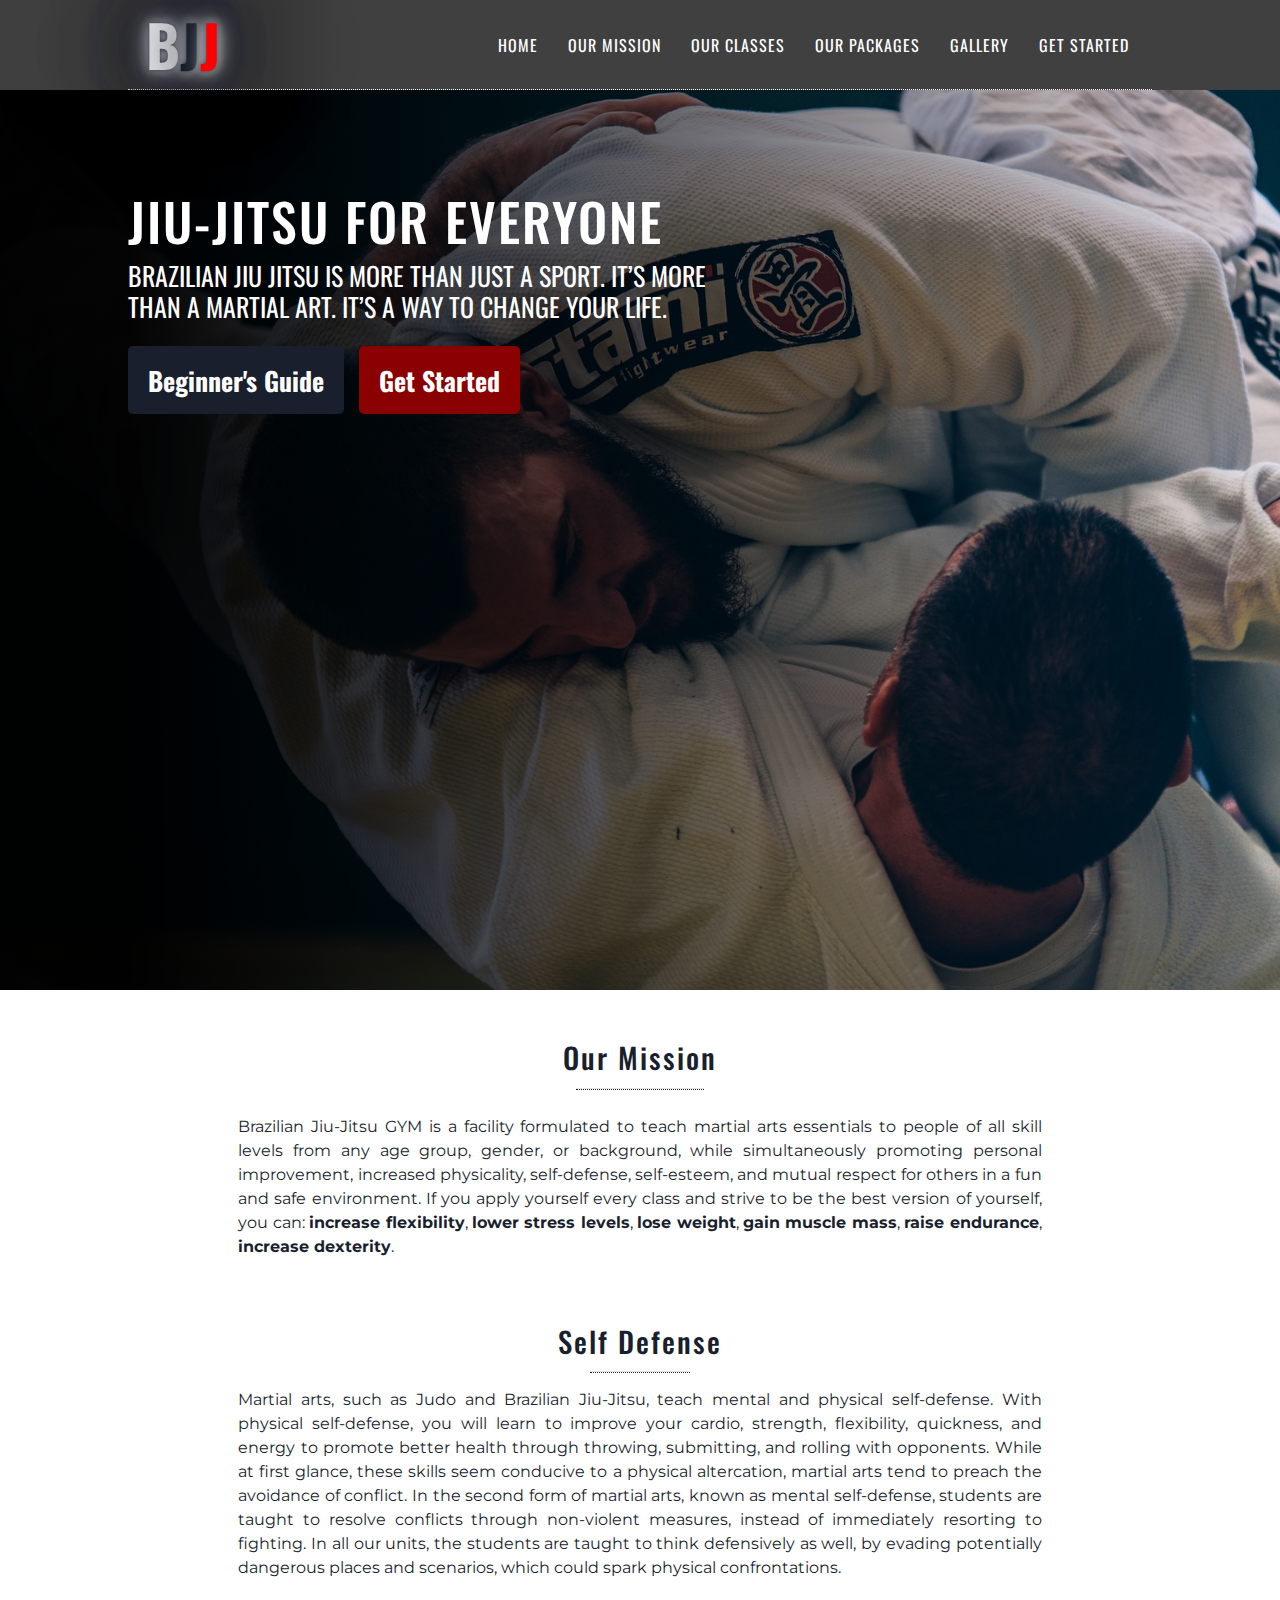
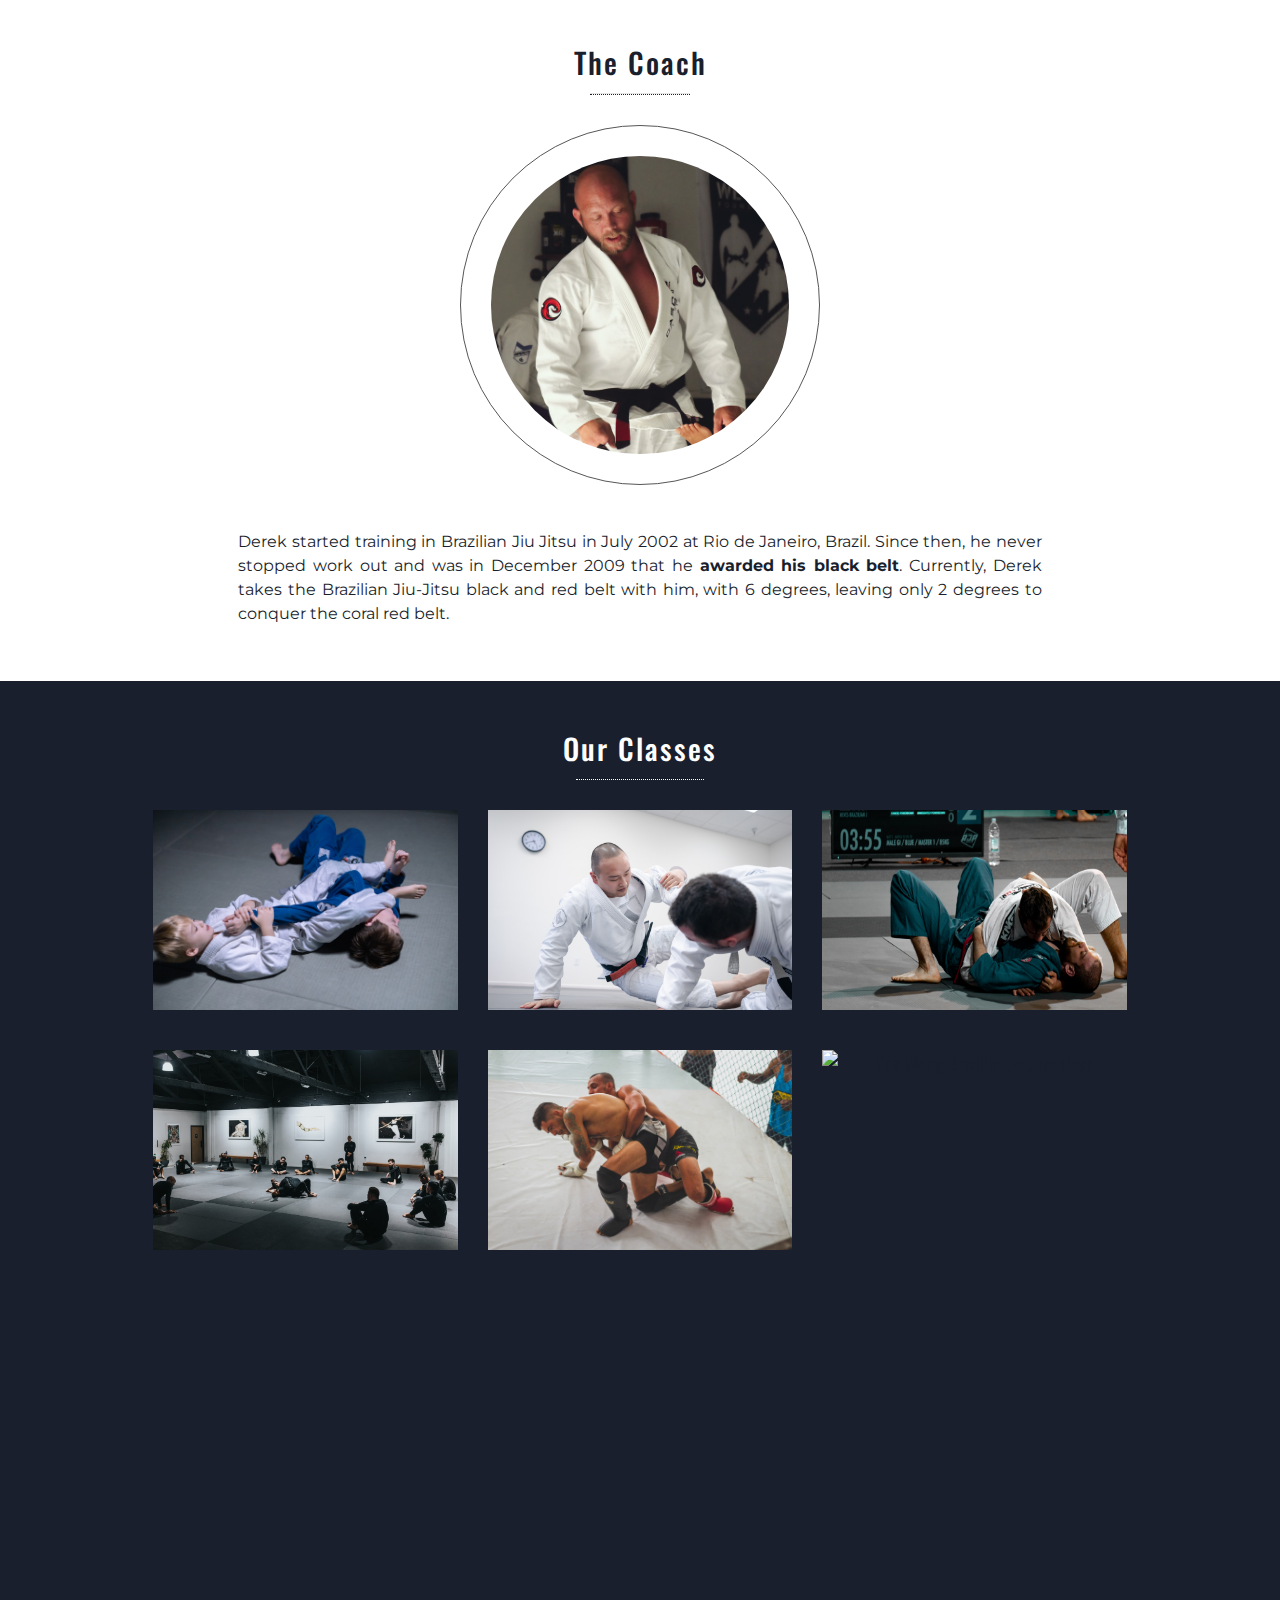
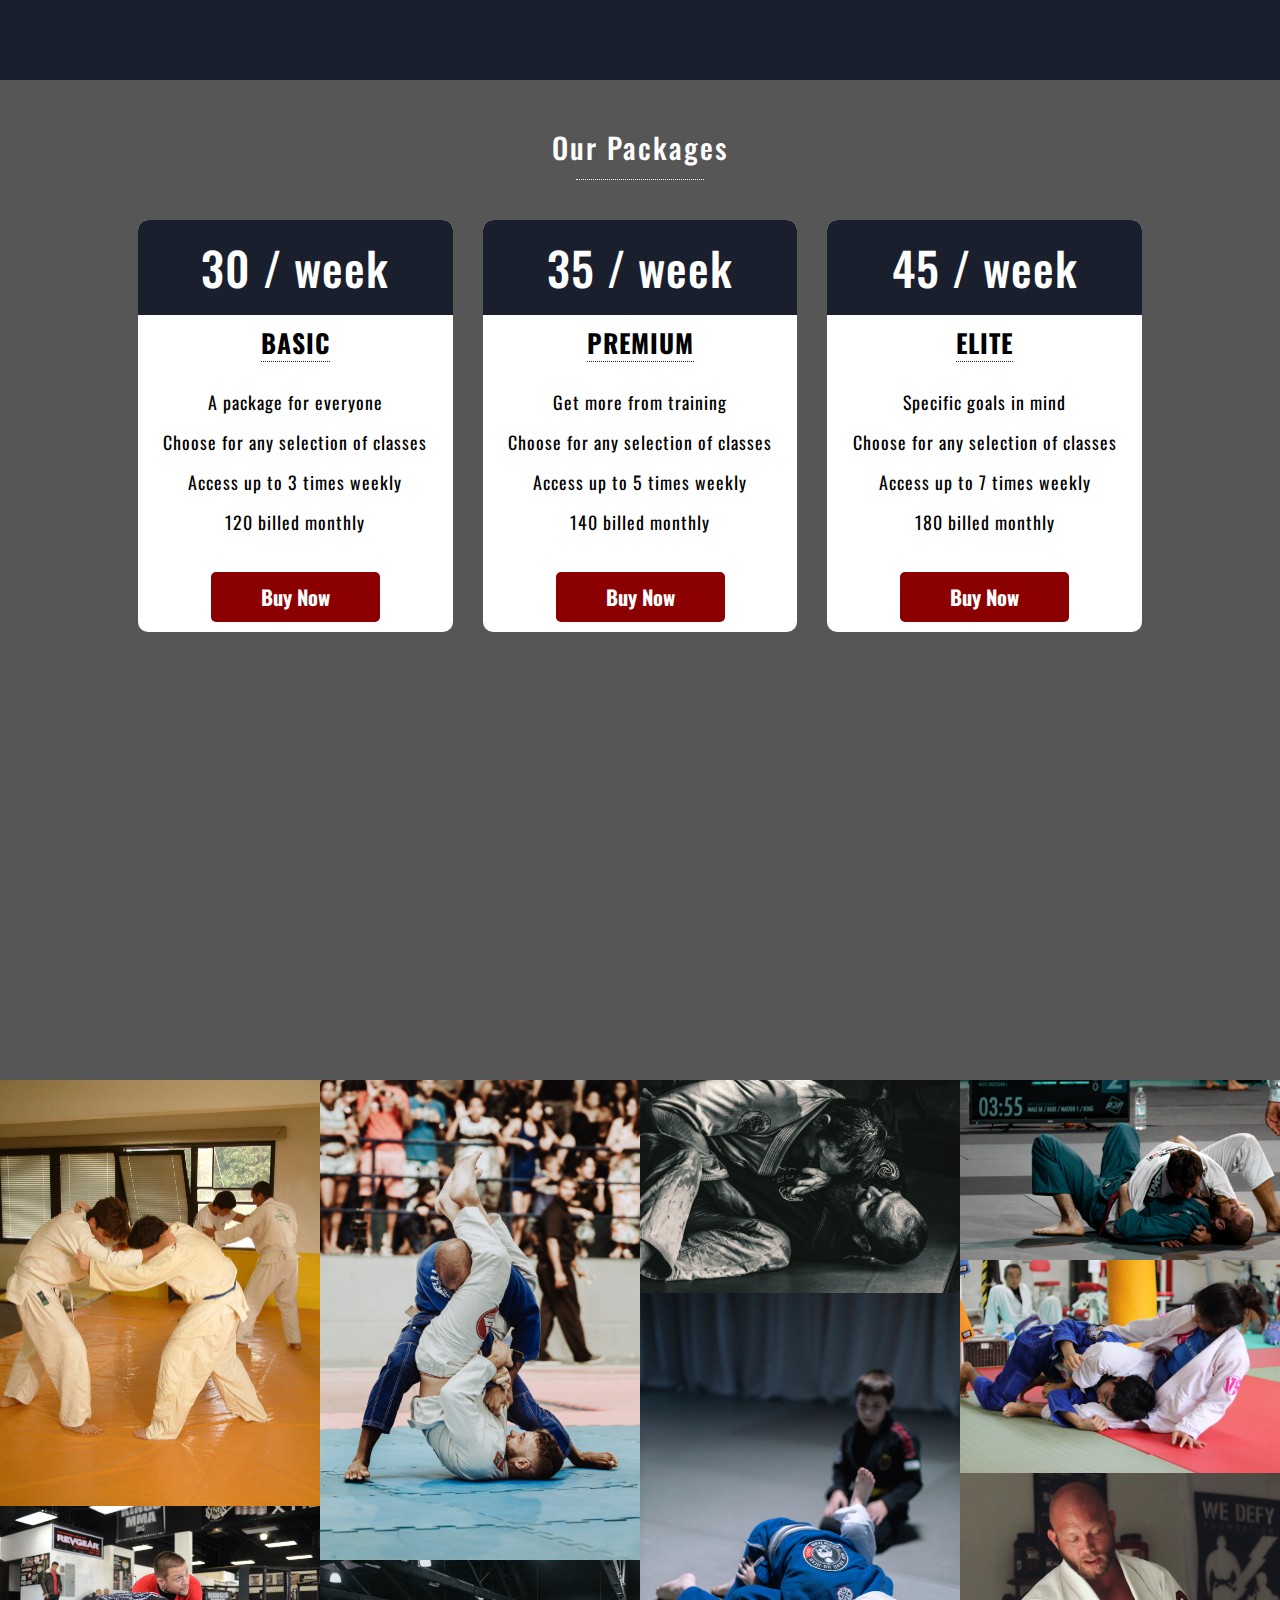
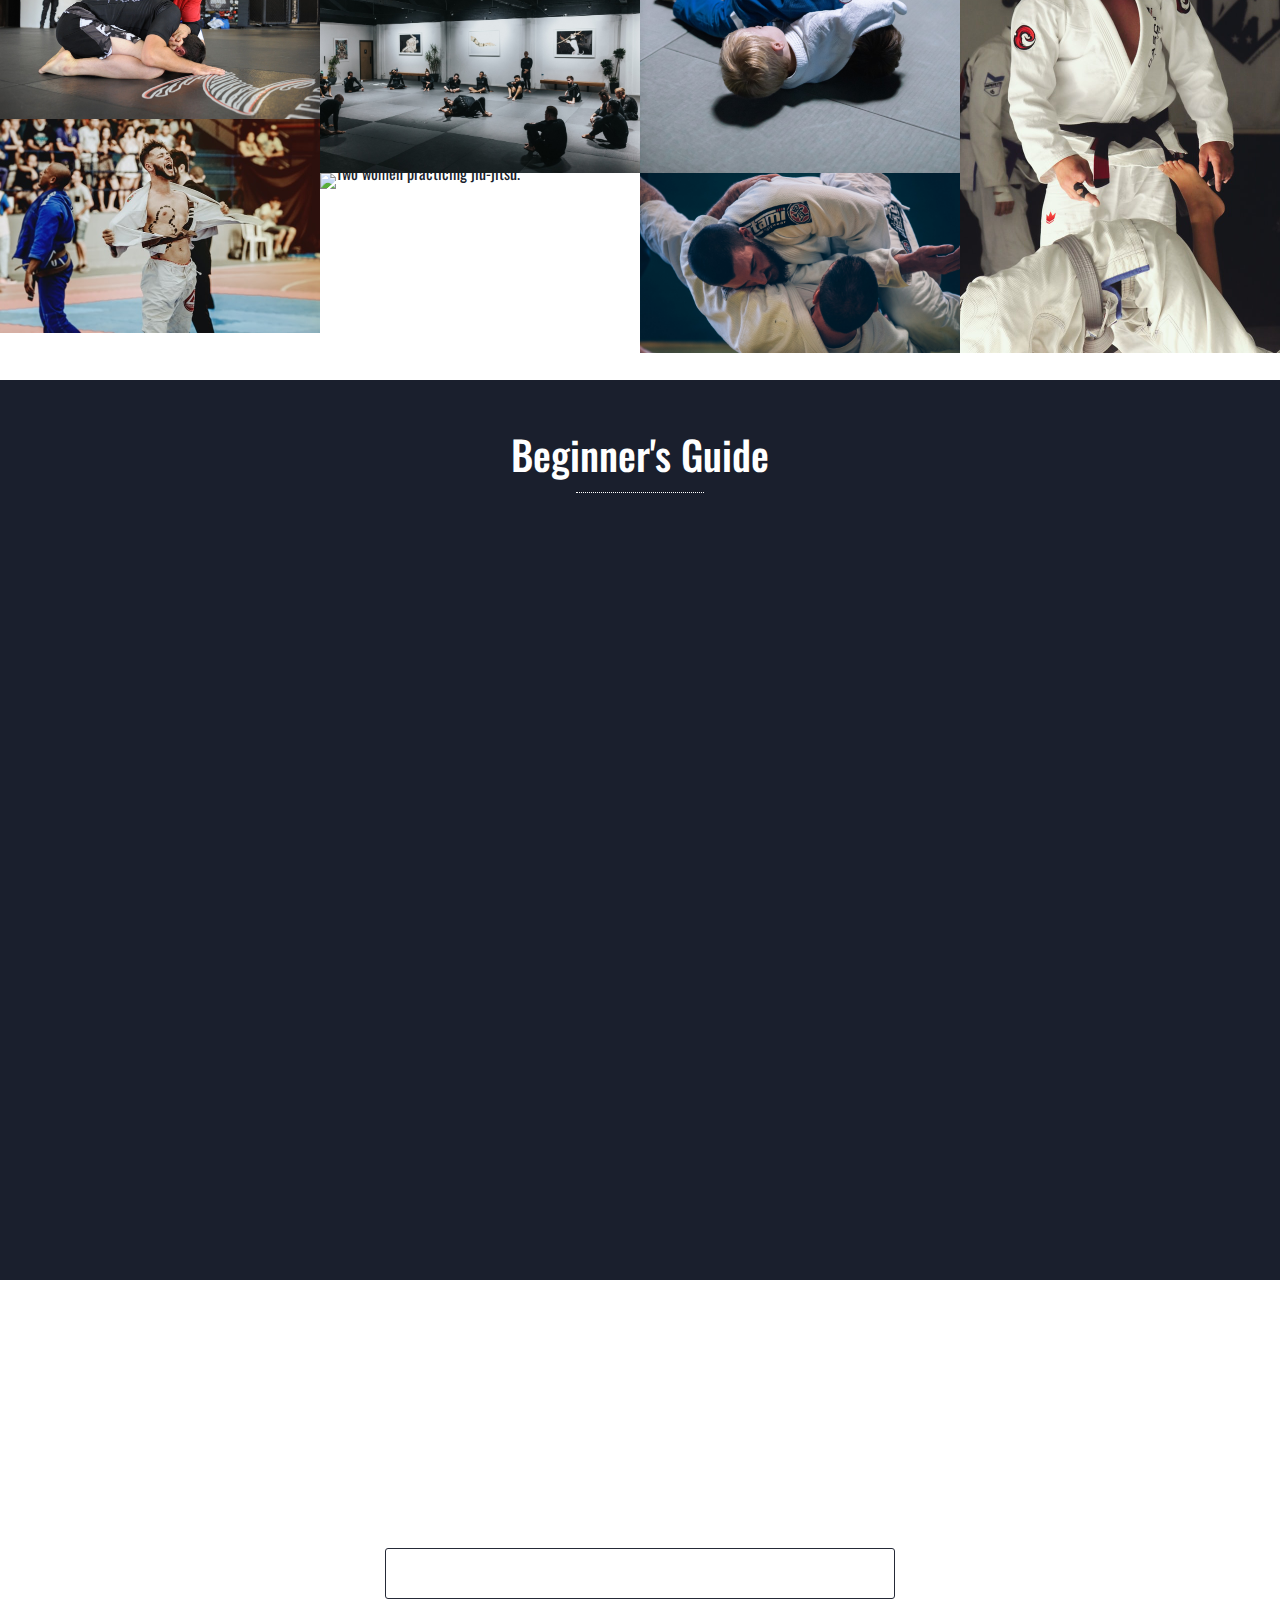
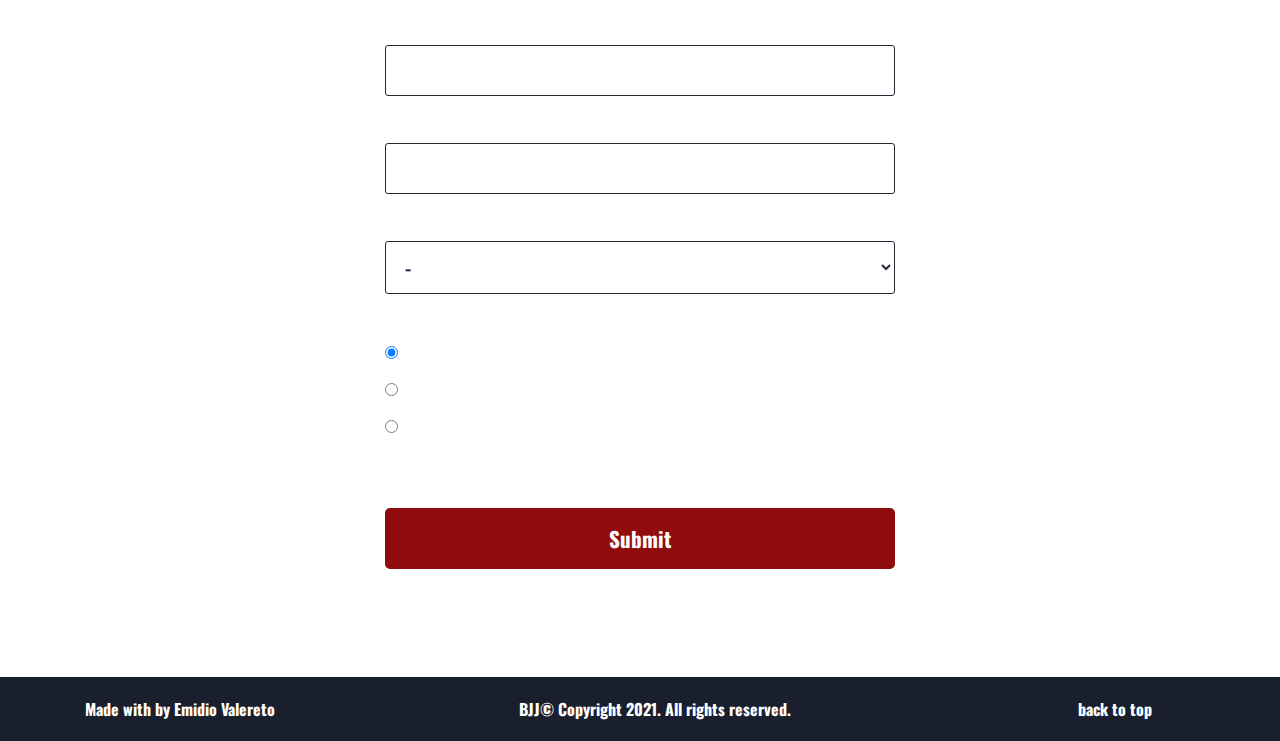
==== index.html @ 0872d967 "Remove Beginner's Guide page and add a new section in the main layout." ====
<!DOCTYPE html>
<html lang="en">

<head>
    <meta charset="UTF-8">
    <meta http-equiv="X-UA-Compatible" content="IE=edge">
    <meta name="viewport" content="width=device-width, initial-scale=1.0, shrink-to-fit=no">

    <link rel="stylesheet" href="https://maxcdn.bootstrapcdn.com/bootstrap/4.0.0/css/bootstrap.min.css"
        integrity="sha384-Gn5384xqQ1aoWXA+058RXPxPg6fy4IWvTNh0E263XmFcJlSAwiGgFAW/dAiS6JXm" crossorigin="anonymous">

    <link rel="stylesheet" type="text/css" href="./assets/css/style.css">

    <title>BJJ | Brazilian Jiu-Jitsu in Dublin</title>
</head>

<body>
    <header>
        <nav id="nav">

            <div>
                <a id="link-home" href="index.html">
                    <h1 id="logo">B<span class="darkblue">J</span><span class="red">J</span></h1>
                </a>
            </div>

            <button id="responsive-menu-btn"><i class="fas fa-bars"></i></button>

            <ul id="menu">
                <li><a href="index.html">Home</a></li>
                <li><a href="#our-mission">Our mission</a></li>
                <li><a href="#our-classes">Our classes</a></li>
                <li><a href="#packages">Our Packages</a></li>
                <li><a href="#gallery">Gallery</a></li>
                <li><a href="#get-started">Get Started</a></li>
            </ul>

        </nav>
    </header>

    <div class="dotted-line"></div>

    <main>
        <div class="main-content">

            <div id="main-image">

                <div id="main-title" class="grid">

                    <h2>Jiu-Jitsu for everyone</h2>
                    <h3>Brazilian jiu jitsu is more than just a sport. It’s more than a martial art. It’s a way to
                        change your life.</h3>

                    <div class="button">
                        <div class="button-1">
                            <a href="#beginner-guide">Beginner's Guide</a>
                        </div>
                        <div class="button-2">
                            <a href="#get-started">Get Started</a>
                        </div>
                    </div>
                </div>
            </div>

            <section id="our-mission" class="white-section">

                <h2 class="title darkblue-text">Our Mission</h2>
                <hr>

                <div class="grid">
                    <p>
                        Brazilian Jiu-Jitsu GYM is a facility formulated to teach martial arts essentials to people of
                        all skill levels from any age group, gender, or background, while simultaneously promoting
                        personal improvement, increased physicality, self-defense, self-esteem, and mutual respect for
                        others in a fun and safe environment. If you apply yourself every class and strive to be the
                        best version of yourself, you can: <strong>increase flexibility</strong>, <strong>lower stress
                            levels</strong>, <strong>lose weight</strong>, <strong>gain muscle mass</strong>,
                        <strong>raise endurance</strong>, <strong>increase dexterity</strong>.
                    </p>

                    <h2 class="title darkblue-text">Self Defense</h2>
                    <hr>

                    <p>
                        Martial arts, such as Judo and Brazilian Jiu-Jitsu, teach mental and physical self-defense. With
                        physical self-defense, you will learn to improve your cardio, strength, flexibility, quickness,
                        and energy to promote better health through throwing, submitting, and rolling with opponents.
                        While at first glance, these skills seem conducive to a physical altercation, martial arts tend
                        to preach the avoidance of conflict. In the second form of martial arts, known as mental
                        self-defense, students are taught to resolve conflicts through non-violent measures, instead of
                        immediately resorting to fighting. In all our units, the students are taught to think
                        defensively as well, by evading potentially dangerous places and scenarios, which could spark
                        physical confrontations.
                    </p>

                    <h2 class="title darkblue-text">The Coach</h2>
                    <hr>

                    <div class="center-container">
                        <div class="center-image"></div>
                    </div>

                    <p id="last-paragraph">
                        Derek started training in Brazilian Jiu Jitsu in July 2002 at Rio de Janeiro, Brazil. Since
                        then, he never stopped work out and was in December 2009 that he
                        <strong>awarded his black belt</strong>. Currently, Derek takes the Brazilian Jiu-Jitsu black
                        and red belt with him, with 6 degrees, leaving only 2 degrees to conquer the coral red belt.
                    </p>
                </div>
            </section>

            <section id="our-classes" class="darkblue-section">

                <h2 class="title white-text">Our Classes</h2>
                <hr>

                <div class="grid">
                    <div class="container">
                        <div class="row justify-content-around">
                            <div class="col-4">
                                <div class="card-classes">
                                    <div class="caption">
                                        <img class="caption__media" src="./assets/img/kids-bjj.jpg"
                                            alt="Kids taking Brazilian Jiu Jitsu class">
                                        <div class="caption__overlay">
                                            <h2 class="caption__overlay__title">Kids Classes</h2>
                                        </div>
                                    </div>
                                </div>
                            </div>

                            <div class="col-4">
                                <div class="card-classes">
                                    <div class="caption">
                                        <img class="caption__media" src="./assets/img/beginners-bjj.jpg"
                                            alt="Kids taking Brazilian Jiu Jitsu class">
                                        <div class="caption__overlay">
                                            <h2 class="caption__overlay__title">Beginner Classes</h2>
                                        </div>
                                    </div>
                                </div>
                            </div>

                            <div class="col-4">
                                <div class="card-classes">
                                    <div class="caption">
                                        <img class="caption__media" src="./assets/img/advanced-bjj.jpg"
                                            alt="Kids taking Brazilian Jiu Jitsu class">
                                        <div class="caption__overlay">
                                            <h2 class="caption__overlay__title">Advanced Classes</h2>
                                        </div>
                                    </div>
                                </div>
                            </div>
                        </div>
                    </div>

                    <div class="container">
                        <div class="row">
                            <div class="col-4">
                                <div class="card-classes">
                                    <div class="caption">
                                        <img class="caption__media" src="./assets/img/no-gi-bjj.jpg"
                                            alt="Kids taking Brazilian Jiu Jitsu class">
                                        <div class="caption__overlay">
                                            <h2 class="caption__overlay__title">No-Gi Classes</h2>
                                        </div>
                                    </div>
                                </div>
                            </div>

                            <div class="col-4">
                                <div class="card-classes">
                                    <div class="caption">
                                        <img class="caption__media" src="./assets/img/mma-bjj.jpg"
                                            alt="Kids taking Brazilian Jiu Jitsu class">
                                        <div class="caption__overlay">
                                            <h2 class="caption__overlay__title">MMA Classes</h2>
                                        </div>
                                    </div>
                                </div>
                            </div>

                            <div class="col-4">
                                <div class="card-classes">
                                    <div class="caption">
                                        <img class="caption__media" src="./assets/img/women-bjj.png"
                                            alt="Kids taking Brazilian Jiu Jitsu class">
                                        <div class="caption__overlay">
                                            <h2 class="caption__overlay__title">Women's Only Classes</h2>
                                        </div>
                                    </div>
                                </div>
                            </div>
                        </div>
                    </div>
                </div>
            </section>

            <section id="packages" class="darkgray-section">

                <h2 class="title white-text">Our Packages</h2>
                <hr>

                <div class="container grid">
                    <div class="row">
                        <div class="col">
                            <div class="card pricing">
                                <div class="pricing-content">
                                    <h3><i class="fas fa-euro-sign"></i> 30 / week</h3>
                                    <span>Basic <i class="fas fa-dumbbell"></i></span>
                                    <ul class="pricing-content">
                                        <li>A package for everyone</li>
                                        <li>Choose for any selection of classes</li>
                                        <li>Access up to 3 times weekly</li>
                                        <li><i class="fas fa-euro-sign"></i> 120 billed monthly</li>
                                    </ul>
                                    <input class="purchase-btn" type="submit" value="Buy Now">
                                </div>
                            </div>
                        </div>
                        <div class="col">
                            <div class="card pricing">
                                <div class="pricing-content">
                                    <h3><i class="fas fa-euro-sign"></i> 35 / week</h3>
                                    <span>Premium <i class="fas fa-meteor"></i></span>
                                    <ul>
                                        <li>Get more from training</li>
                                        <li>Choose for any selection of classes</li>
                                        <li>Access up to 5 times weekly</li>
                                        <li><i class="fas fa-euro-sign"></i> 140 billed monthly</li>
                                    </ul>
                                    <input class="purchase-btn" type="submit" value="Buy Now">
                                </div>
                            </div>
                        </div>
                        <div class="col">
                            <div class="card pricing">
                                <div class="pricing-content">
                                    <h3><i class="fas fa-euro-sign"></i> 45 / week</h3>
                                    <span>Elite <i class="fas fa-fire-alt"></i></span>
                                    <ul>
                                        <li>Specific goals in mind</li>
                                        <li>Choose for any selection of classes</li>
                                        <li>Access up to 7 times weekly</li>
                                        <li><i class="fas fa-euro-sign"></i> 180 billed monthly</li>
                                    </ul>
                                    <input class="purchase-btn" type="submit" value="Buy Now">
                                </div>
                            </div>
                        </div>
                    </div>
                </div>
            </section>

            <section id="gallery" class="white-section">

                <h2>Gallery</h2>

                <div class="gallery-image">
                    <img src="./assets/img/bjj-1.jpg" alt="Two beginners practicing jiu-jitsu.">
                </div>

                <div class="gallery-image">
                    <img src="./assets/img/bjj-2.jpg" alt="Two people sitting on the floor practicing jiu-jitsu">
                </div>

                <div class="gallery-image">
                    <img src="./assets/img/bjj-4.jpg" alt="An athlete celebrating victory in a fight.">
                </div>
                <div class="gallery-image">
                    <img src="./assets/img/bjj-5.jpg" alt="Two competitors fighting a jiu-jitsu match">
                </div>

                <div class="gallery-image">
                    <img src="./assets/img/no-gi-bjj.jpg"
                        alt="A group of students sitting on the ground watching a jiu-jitsu practice.">
                </div>

                <div class="gallery-image">
                    <img src="./assets/img/women-bjj.png" alt="Two women practicing jiu-jitsu.">
                </div>

                <div class="gallery-image">
                    <img src="./assets/img/cover.jpg" alt="Two athletes practicing jiu-jitsu.">
                </div>

                <div class="gallery-image">
                    <img src="./assets/img/bjj-3.jpg"
                        alt="Two children practicing jiu-jitsu and a third child observing the class.">
                </div>

                <div class="gallery-image">
                    <img src="./assets/img/brazilian-jiu-jitsu.jpg"
                        alt="Two advanced practitioners showing jiu-jitsu techniques.">
                </div>

                <div class="gallery-image">
                    <img src="./assets/img/advanced-bjj.jpg"
                        alt="Two advanced practitioners participating in a jiu-jitsu competition.">
                </div>

                <div class="gallery-image">
                    <img src="./assets/img/bjj-6.jpg" alt="Girl and boy doing Brazilian jiu-jitsu">
                </div>

                <div class="gallery-image">
                    <img src="./assets/img/coach.jpg" alt="Man in a white button up shirt explaining about jiu-jitsu">
                </div>
            </section>


            <section id="beginner-guide" class="darkblue-section">

                <h1 class="title white-text">Beginner's Guide</h1>
                <hr>

                <iframe id="video" src="https://www.youtube.com/embed/KWQAMLYvZnw" title="YouTube video player" frameborder="0"
                    allow="accelerometer; autoplay; clipboard-write; encrypted-media; gyroscope; picture-in-picture"
                    allowfullscreen>
                </iframe>
            
            </section>

            <section id="get-started" class="white-section">

                <div id="background-form">

                    <h2 class="title white-text test">Get Started</h2>

                    <div class="grid">

                        <h3 class="title white-text">Sign up for your <span>free</span> intro class <span>today!</span>
                        </h3>

                        <div id="form" class="container">
                            <div class="row">
                                <div class="col">
                                    <form class="white-text" method="POST">
                                        <label for="name">Name*</label><br>
                                        <input type="text" id="name" name="user-name" autocomplete="off" required><br>

                                        <label for="email">E-mail*</label><br>
                                        <input type="email" id="email" name="user-email" autocomplete="off"
                                            required><br>

                                        <label for="phone">Phone*</label><br>
                                        <input type="text" id="phone" name="user-phone" autocomplete="off" required><br>

                                        <label for="select-field">How did you hear about us?</label><br>
                                        <select id="select-field" name="user-choose">
                                            <option value="-" selected>-</option>
                                            <option value="Family/Friend">Family/Friend</option>
                                            <option value="Facebook">Facebook</option>
                                            <option value="Instagram">Instagram</option>
                                            <option value="Google/Search Engine">Google/Search Engine</option>
                                            <option value="Other">Other</option>
                                        </select><br>

                                        <div id="radio">
                                            <span>What is the best time for our team to contact you?</span><br>

                                            <input type="radio" id="morning" name="user-preference" checked>
                                            <label for="morning">Morning</label><br>

                                            <input type="radio" id="afternoon" name="user-preference">
                                            <label for="afternoon">Afternoon</label><br>

                                            <input type="radio" id="evening" name="user-preference">
                                            <label for="evening">Evening</label><br>
                                        </div>

                                        <span id="required">*Required</span>

                                        <input type="submit" id="submit" name="submit" value="Submit">
                                    </form>

                                </div>
                            </div>
                        </div>
                    </div>
                </div>
            </section>
        </div>
    </main>

    <footer>
        <div id="footer">
            <div class="container">
                <div class="row justify-content-between">
                    <div class="col-md-auto">
                        <span>Made with <i class="fas fa-heart"></i> by <a href="https://github.com/emidiovaleretto"
                                aria-label="Visit my portfolio on GitHub (opens in a new tab)" target="_blank">Emidio
                                Valereto</a> <i class="far fa-hand-spock"></i></span>
                    </div>
                    <div class="col-md-auto">
                        <span>BJJ&copy; Copyright 2021. All rights reserved.</span>
                    </div>
                    <div class="col col-lg-2">
                        <a class="back-to-top" href="#"><i class="fas fa-arrow-circle-up"></i> back to top</a>
                    </div>
                </div>
            </div>
        </div>
    </footer>

    <script src="https://kit.fontawesome.com/2564f6ed16.js" crossorigin="anonymous"></script>
</body>

</html>
---- assets/css/style.css ----
@import url('https://fonts.googleapis.com/css2?family=Montserrat&family=Oswald&display=swap');
:root {
    --black: #000;
    --red: #f00;
    --darkred: #8b0000;
    --hover-red: #610303;
    --white: #fff;
    --darkgray: #565656;
    --blue: #0E34A0;
    --darkblue: #1a1f2d;
}

* {
    margin: 0;
    scroll-behavior: smooth;
}

body {
    font-size: 16px;
    font-family: 'Oswald', sans-serif;
    font-weight: 400;
    background-color: rgba(0, 0, 0, 0.75);
    color: var(--darkblue);
}

h2 {
    font-size: 180%;
    letter-spacing: 2px;
}

p {
    font-family: 'Montserrat', sans-serif;
    font-weight: 400;
}

hr {
    width: 10%;
    margin: 0 auto;
}

a:link, a:visited {
    color: var(--white);
}

.white-text {
    color: var(--white);
}

.darkblue-text {
    color: var(--darkblue);
}

.grid {
    width: 80%;
    min-height: 100vh;
    margin: 0 auto;
    padding: 10px;
}

#logo {
    margin-left: 15px;
    font-size: 360%;
    text-shadow: 0 0 7px var(--darkblue), 0 0 10px var(--white), 0 0 21px var(--white), 0 0 42px var(--darkblue), 0 0 82px var(--darkblue), 0 0 92px var(--darkblue), 0 0 102px var(--darkblue), 0 0 151px var(--darkblue);
}

#logo {
    font-weight: bold;
    margin: 0;
    padding: 10px;
}

#logo span {
    color: var(--white);
}

#logo .darkblue {
    color: var(--darkblue);
}

#logo .red {
    color: var(--red);
}

#menu>li {
    padding: 5px;
}

#menu {
    list-style-type: none;
    margin: 0;
    padding: 0;
    overflow: hidden;
    transition: all .8s;
}

#nav {
    padding: 0 10px;
    justify-content: space-around;
    align-items: center;
}

#nav, #menu {
    display: flex;
    flex-direction: row;
}

#menu a {
    font-size: 100%;
    letter-spacing: 1px;
    padding: 10px;
    text-transform: uppercase;
    text-decoration: none;
}

#menu a:hover {
    background-color: var(--white);
    color: var(--darkblue);
    text-decoration: underline;
}

#link-home {
    text-decoration: none;
}

#link-home:hover {
    text-decoration: none;
}

#responsive-menu-btn {
    background-color: transparent;
    border: none;
    color: var(--white);
    font-size: 36px;
    position: absolute;
    right: 15px;
    top: 35px;
    display: none;
}

#responsive-menu-btn:focus~ul {
    height: 260px;
    background-color: rgba(0, 0, 0, 0.3)
}

.dotted-line {
    border-bottom: 1px dotted var(--white);
    width: 80%;
    margin: 0 auto;
}

#main-image {
    background: linear-gradient(to right, rgba(0, 0, 0, 0.98) 10%, rgba(0, 0, 0, 0)), url('../img/brazilian-jiu-jitsu.jpg');
    background-size: cover;
    width: 100%;
    height: auto;
    min-height: 100vh;
}

#main-title {
    font-size: 180%;
    color: var(--white);
    text-transform: uppercase;
    padding: 100px 0;
}

#main-title h3 {
    font-size: 90%;
    font-weight: normal;
    width: 60%;
}

.button {
    display: inline-flex;
    flex-direction: row;
    font-family: 'Oswald', sans-serif;
    font-weight: bold;
    font-size: 90%;
    color: var(--white);
    cursor: pointer;
    border: none;
    text-transform: capitalize;
}

.button-1 {
    background-color: var(--darkblue);
    padding: 15px 20px;
    border-radius: 5px;
    margin: 15px 15px 0 0;
}

.button-1 > a:hover {
    text-decoration: none;
}

.button-1:hover {
    background-color: rgba(41, 38, 38, 0.8);
}

.button-2 {
    background-color: var(--darkred);
    padding: 15px 20px;
    border-radius: 5px;
    margin: 15px 15px 0 0;
}

.button-2 > a:hover {
    text-decoration: none;
}

.button-2:hover {
    background-color: var(--hover-red);
}

.darkgray-section {
    background-color: var(--darkgray);
    width: 100%;
    height: auto;
    min-height: 100vh;
}

.white-section {
    background-color: var(--white);
    width: 100%;
    height: auto;
    min-height: 100vh;
}

.darkblue-section {
    background-color: var(--darkblue);
    width: 100%;
    height: auto;
    min-height: 100vh;
}

.title {
    text-align: center;
    padding: 50px 0 5px;
}

.grid p {
    text-align: justify;
    width: 80%;
    margin: 0 auto;
    padding: 15px 0;
}

#last-paragraph {
    margin-bottom: 30px;
}

.center-container {
    width: 360px;
    height: 360px;
    border-radius: 50%;
    padding: 30px;
    border: 1px solid var(--darkgray);
    margin: 30px auto;
}

.center-image {
    background: url("../img/coach.jpg") no-repeat center top;
    background-size: cover;
    height: 100%;
    border-radius: 50%;
}

.white-section hr {
    border-bottom: 1px dotted var(--darkblue);
}

.darkblue-section hr {
    border-bottom: 1px dotted var(--white);
}

.darkgray-section hr {
    border-bottom: 1px dotted var(--white);
}

.card-classes {
    width: 100%;
    margin: 20px auto;
}

.card-classes img {
    width: 100%;
    height: 200px;
}

.caption {
    position: relative;
    overflow: hidden;
    -webkit-transform: translateZ(0);
    transform: translateZ(0);
    text-align: center;
    font-size: 110%;
}

.caption::before {
    content: ' ';
    position: absolute;
    top: 0;
    right: 0;
    bottom: 0;
    left: 0;
    background: transparent;
    transition: background .35s ease-out;
}

.caption:hover::before {
    background: rgba(0, 0, 0, .8);
}

.caption__media {
    display: block;
    min-width: 100%;
    max-width: 100%;
    height: auto;
}

.caption__overlay {
    position: absolute;
    top: 30%;
    right: 0;
    bottom: 0;
    left: 0;
    padding: 10px;
    color: var(--white);
    -webkit-transform: translateY(100%);
    transform: translateY(100%);
    transition: -webkit-transform .25s ease-out;
    transition: transform .25s ease-out;
}

.caption:hover .caption__overlay {
    -webkit-transform: translateY(0);
    transform: translateY(0);
}

.caption:hover .caption__overlay__title {
    -webkit-transform: translateY(0);
    transform: translateY(0);
}

.pricing {
    text-align: center;
    font-size: 160%;
    background: var(--white);
    height: auto;
    max-height: 100%;
    border: none;
    border-radius: 10px;
    margin-top: 30px;
    transform: scale(1);
    transition: .2s ease all;
    overflow: hidden;
    cursor: pointer;
}

.pricing:hover {
    transform: scale(1.05);
}

.pricing-content {
    color: var(--black);
    letter-spacing: 1px;
}

.pricing-content span {
    text-transform: uppercase;
    font-weight: bold;
    border-bottom: 1px dotted var(--darkblue);
}

.pricing-content span i {
    color: var(--red);
}

.pricing h3 {
    padding: 20px 0;
    font-size: 180%;
    background-color: var(--darkblue);
    color: var(--white);
}

.pricing-content ul {
    list-style-type: none;
    line-height: 40px;
    margin: 20px 0;
    padding: 0 20px;
    font-size: 70%;
}

.pricing input[type="submit"] {
    background-color: var(--darkred);
    color: var(--white);
    font-family: 'Oswald', sans-serif;
    font-size: 80%;
    font-weight: bold;
    padding: 10px 50px;
    border-radius: 5px;
    border: none;
    margin: 10px auto;
    width: auto;
    cursor: pointer;
}

#gallery {
    clear: both;
    height: 100%;
    line-height: 0;
    column-count: 4;
    column-gap: 0;
}

#gallery h2 {
    display: none;
}

.gallery-image {
    overflow: hidden;
}

.gallery-image>img {
    width: 100%;
    transform: scale(1);
    transition: .2s ease all;
    overflow: hidden;
    cursor: pointer;
}

.gallery-image>img:hover {
    transform: scale(1.1);
}

#background-form {
    background: linear-gradient(rgba(0, 0, 0, 0.8), rgba(0, 0, 0, 0.6)), url('../img/cover.jpg');
    background-attachment: fixed;
    background-size: cover;
    width: auto;
    height: auto;
    min-height: 100vh;
    opacity: 0.95;
}

#form {
    width: auto;
    max-width: 540px;
    margin: 10px auto;
    padding: 15px;
    font-size: 1.2em;
    font-weight: bold;
    background-color: rgba(255, 255, 255, 0.1);
}

input[type="submit"] {
    background-color: var(--darkred);
    color: var(--white);
    font-family: 'Oswald', sans-serif;
    font-size: 110%;
    font-weight: bold;
    padding: 15px 40px;
    border-radius: 5px;
    border: none;
    margin-right: 15px;
    margin-top: 16px;
    width: 100%;
    cursor: pointer;
}

input[type="submit"]:hover {
    background-color: #610303;
}

input[type="text"], input[type="email"], #select-field {
    box-sizing: border-box;
    width: 100%;
    padding: 10px 15px;
    margin-top: 10px;
    background-color: rgba(255, 255, 255, 0.7);
    border: 1px solid var(--darkblue);
    border-radius: 3px;
    font-size: 1em;
    font-weight: bold;
    color: var(--darkblue);
}

input[type="text"]:hover, input[type="email"]:hover, #select-field:hover {
    border: 1px solid var(--red);
}

#radio {
    padding: 15px 0;
}

.title span {
    text-transform: uppercase;
    text-decoration: underline;
}

#required {
    font-size: 0.7em;
    text-decoration: underline;
}

#footer {
    clear: both;
    text-align: center;
    color: var(--white);
    font-weight: 700;
    padding: 20px;
    background-color: var(--darkblue);
}

.fa-heart {
    color: var(--red);
}

.back-to-top {
    font-size: 100%;
}

.back-to-top:hover {
    text-decoration: underline;
}

#video {
    display: flex;
    flex-direction: column;
    align-items: center;
    width: 60%;
    height: 400px;
    margin: 10px auto;
}

@media screen and (max-width: 768px) {
    #nav, #menu {
        flex-direction: column;
    }
    #menu {
        text-align: center;
        margin: 0;
        height: 0;
    }
    #nav {
        padding: 0;
        align-items: flex-start;
    }
    #logo {
        margin: 0 0 0 20px;
    }
    #responsive-menu-btn {
        display: flex;
    }
    #menu, li {
        width: 100%;
    }
    #menu>li {
        padding: 10px;
    }
    .button {
        flex-direction: column;
    }
    #gallery {
        column-count: 2;
    }
}

@media screen and (max-width: 425px) {
    #gallery {
        column-count: 1;
    }
}
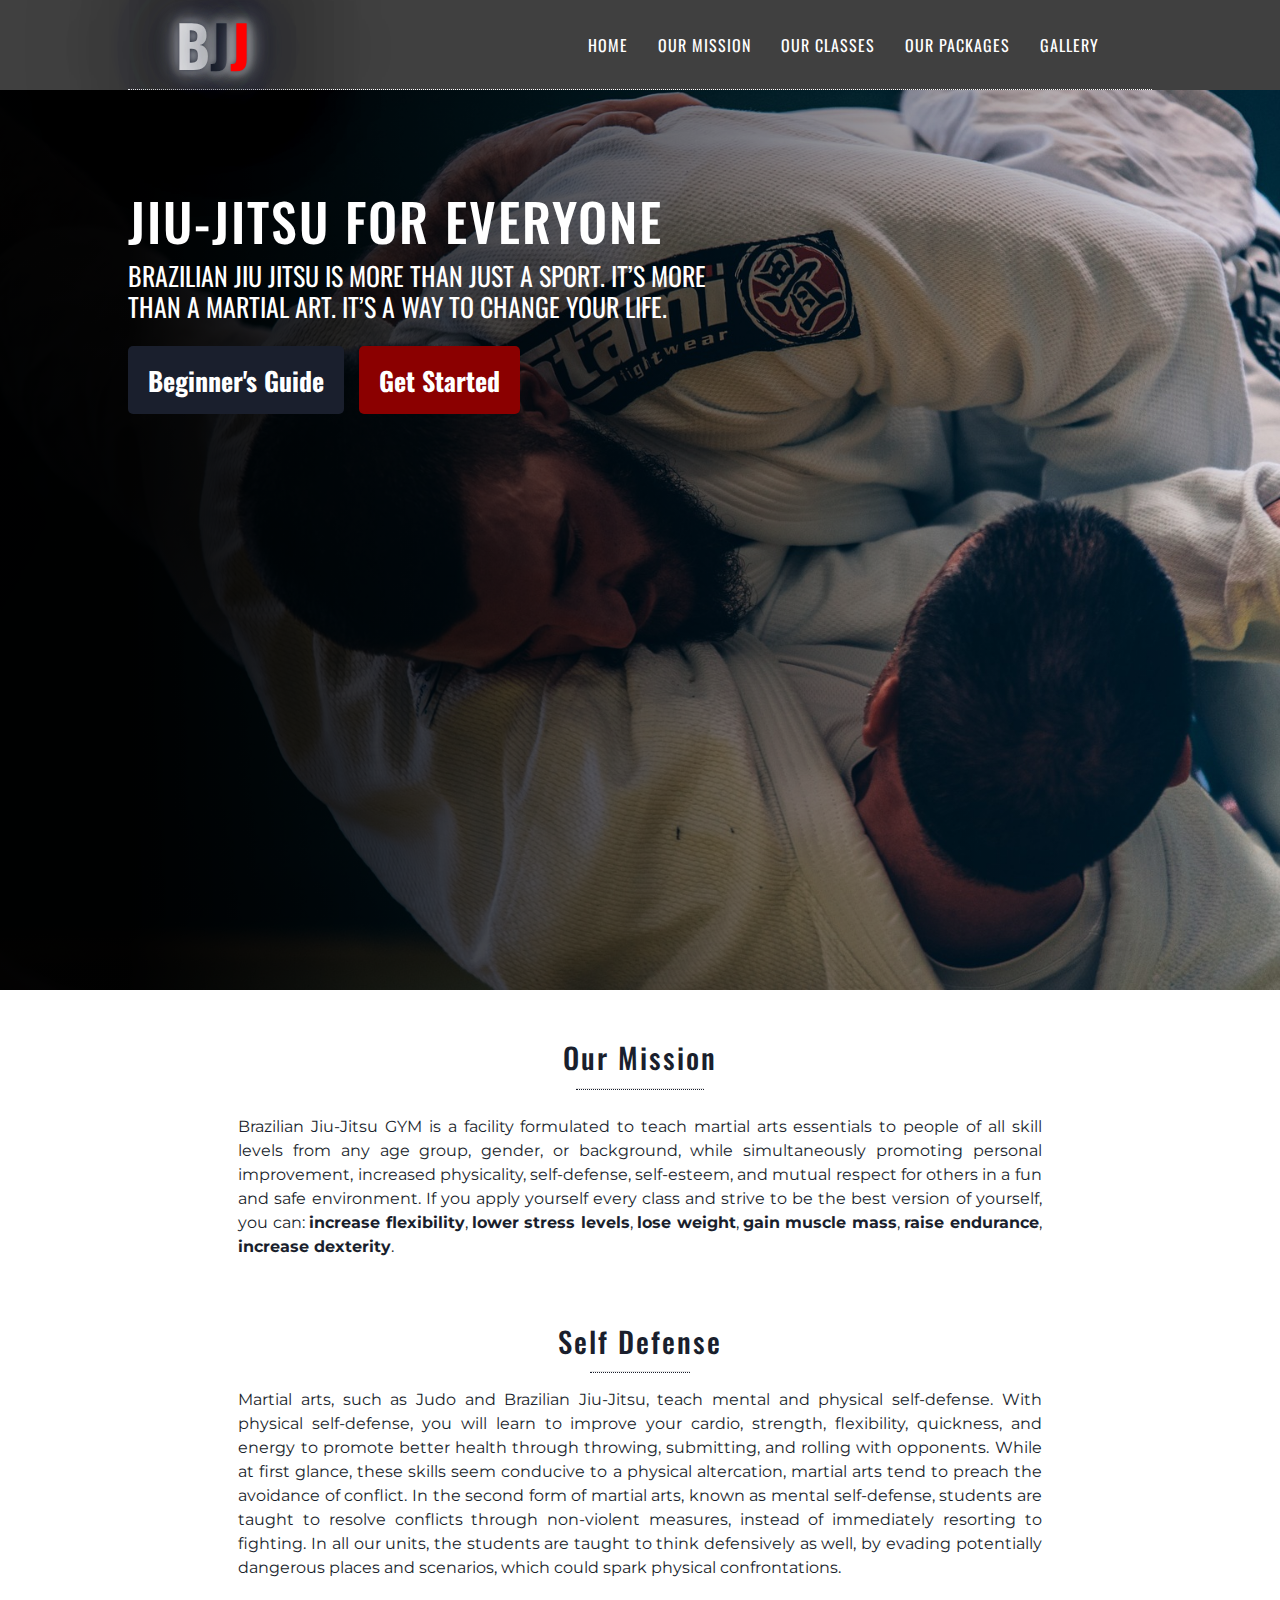
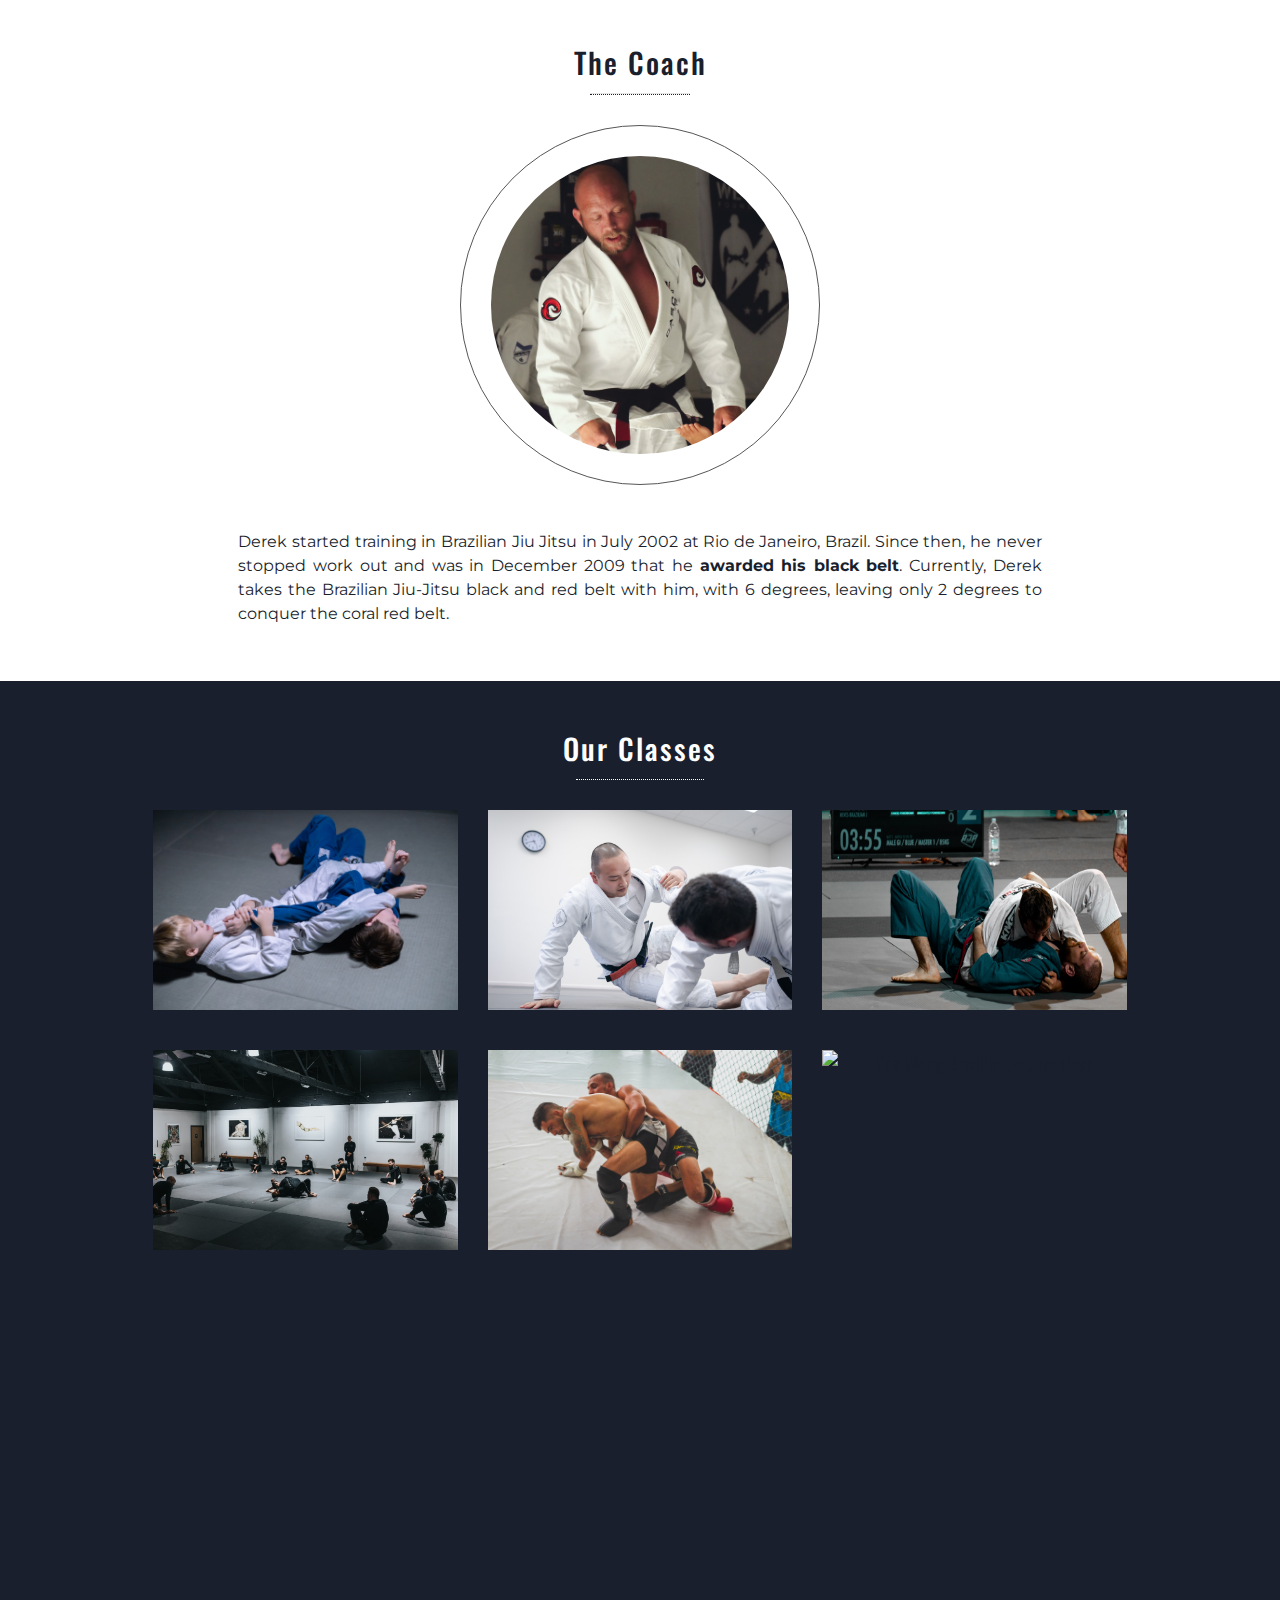
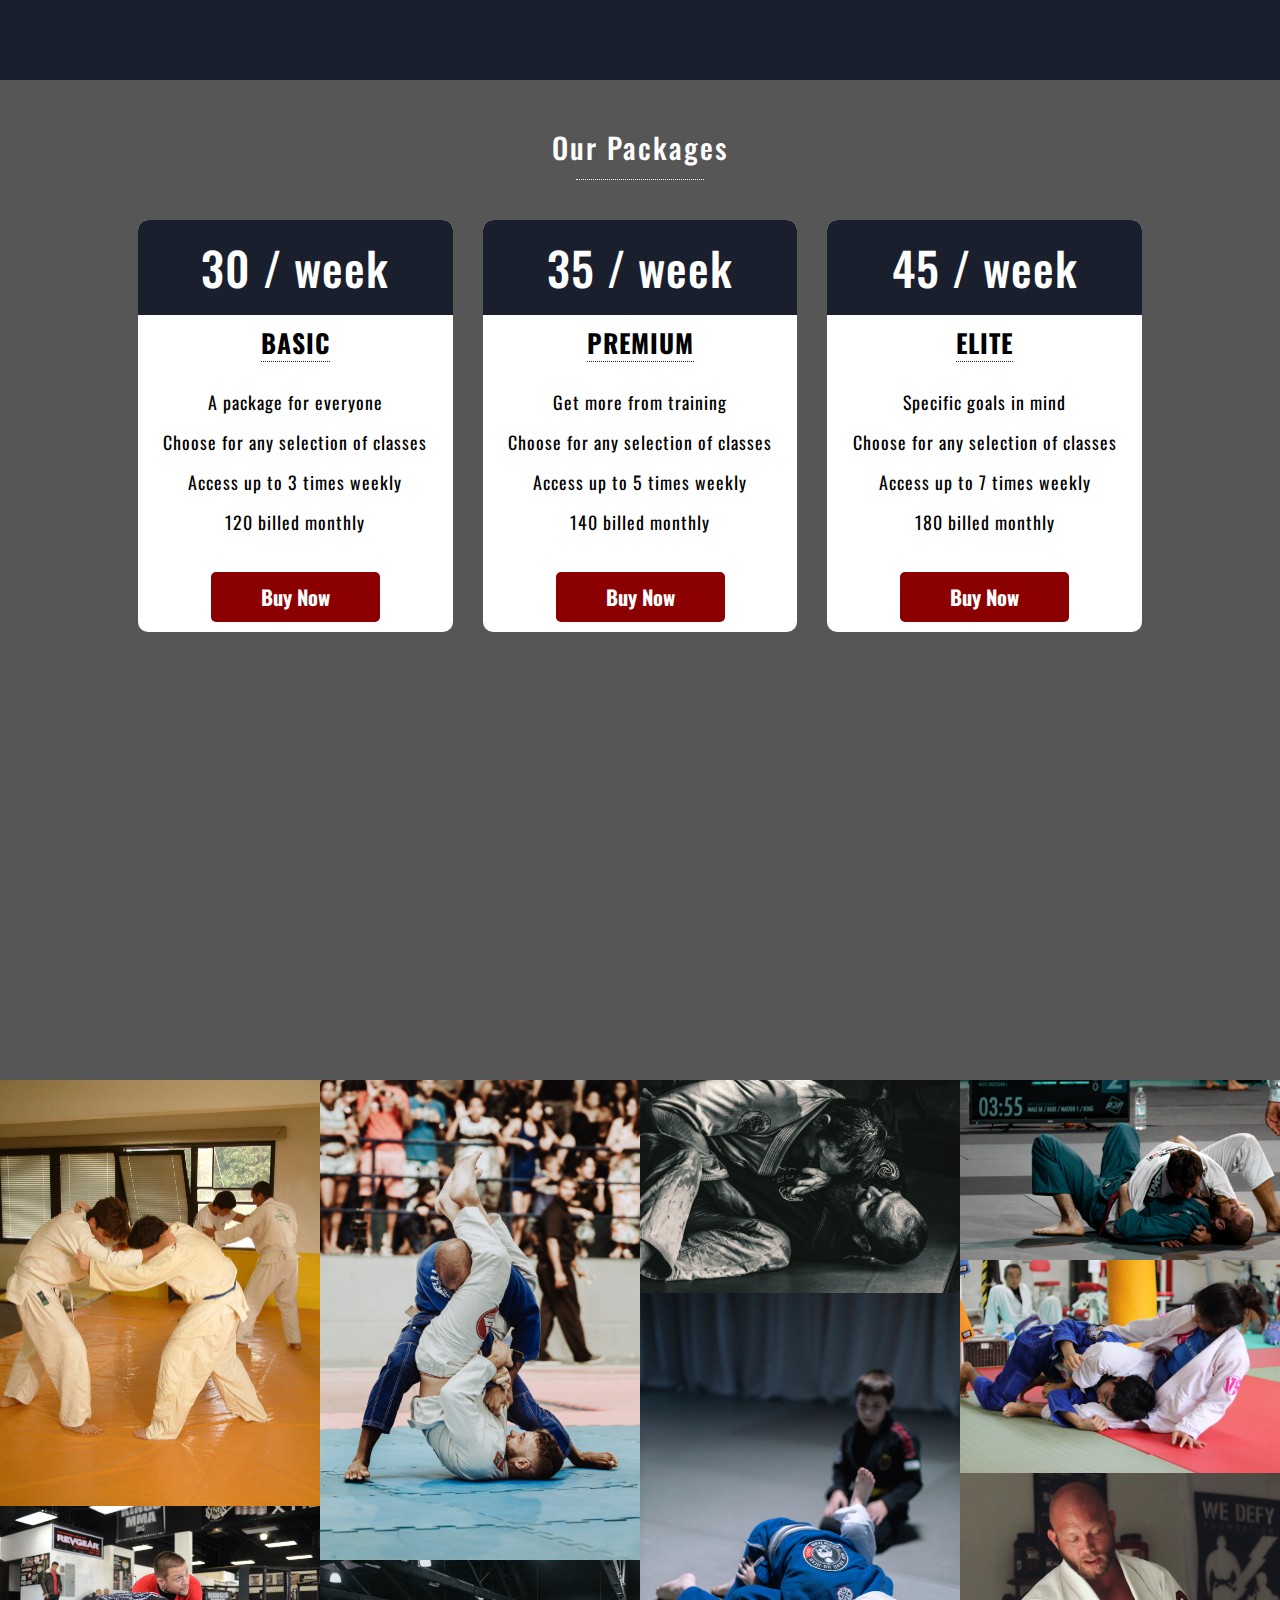
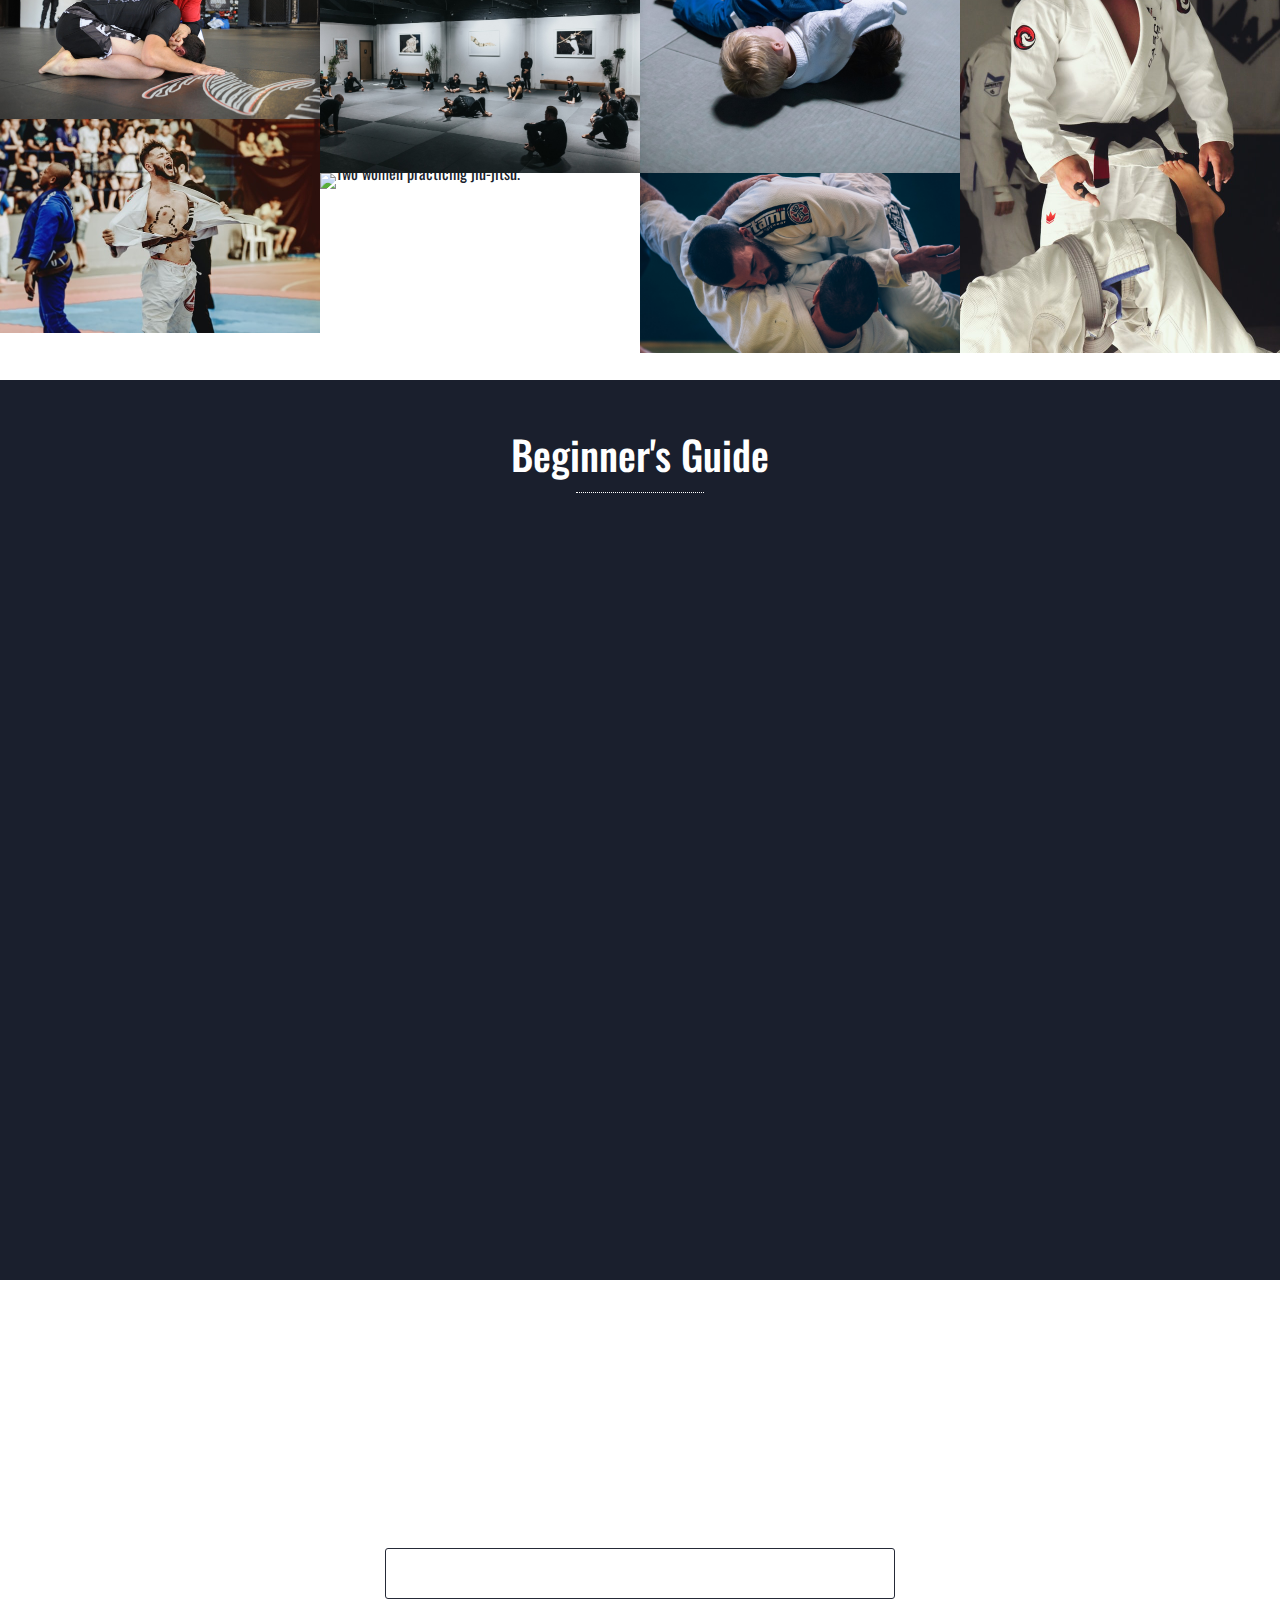
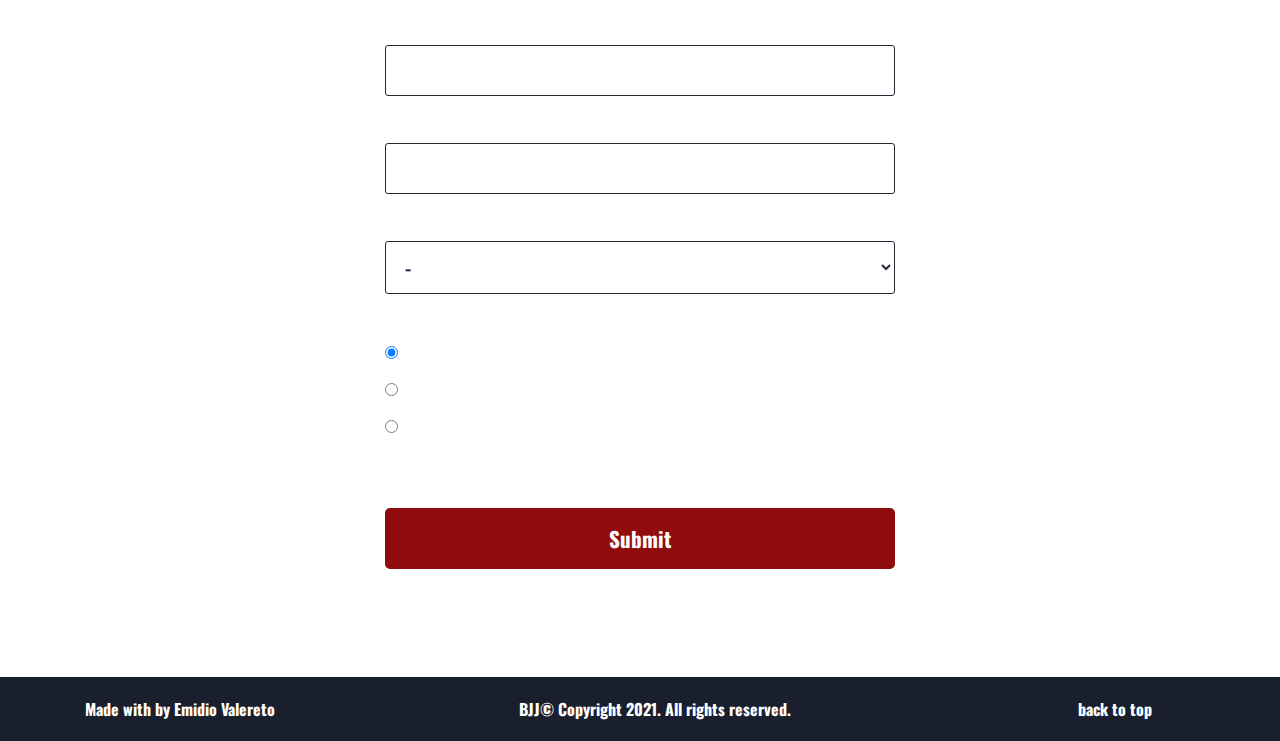
==== commit 56313c63: "Remove shrink-to-fit from meta tag in head." ====
--- a/index.html
+++ b/index.html
@@ -4,7 +4,7 @@
 <head>
     <meta charset="UTF-8">
     <meta http-equiv="X-UA-Compatible" content="IE=edge">
-    <meta name="viewport" content="width=device-width, initial-scale=1.0, shrink-to-fit=no">
+    <meta name="viewport" content="width=device-width, initial-scale=1.0">
 
     <link rel="stylesheet" href="https://maxcdn.bootstrapcdn.com/bootstrap/4.0.0/css/bootstrap.min.css"
         integrity="sha384-Gn5384xqQ1aoWXA+058RXPxPg6fy4IWvTNh0E263XmFcJlSAwiGgFAW/dAiS6JXm" crossorigin="anonymous">
@@ -32,7 +32,7 @@
                 <li><a href="#our-classes">Our classes</a></li>
                 <li><a href="#packages">Our Packages</a></li>
                 <li><a href="#gallery">Gallery</a></li>
-                <li><a href="#get-started">Get Started</a></li>
+                <!-- <li><a href="#get-started">Get Started</a></li> -->
             </ul>
 
         </nav>
@@ -53,7 +53,7 @@
 
                     <div class="button">
                         <div class="button-1">
-                            <a href="#beginner-guide">Beginner's Guide</a>
+                            <a href="#beginners-guide">Beginner's Guide</a>
                         </div>
                         <div class="button-2">
                             <a href="#get-started">Get Started</a>
@@ -310,7 +310,7 @@
             </section>
 
 
-            <section id="beginner-guide" class="darkblue-section">
+            <section id="beginners-guide" class="darkblue-section">
 
                 <h1 class="title white-text">Beginner's Guide</h1>
                 <hr>
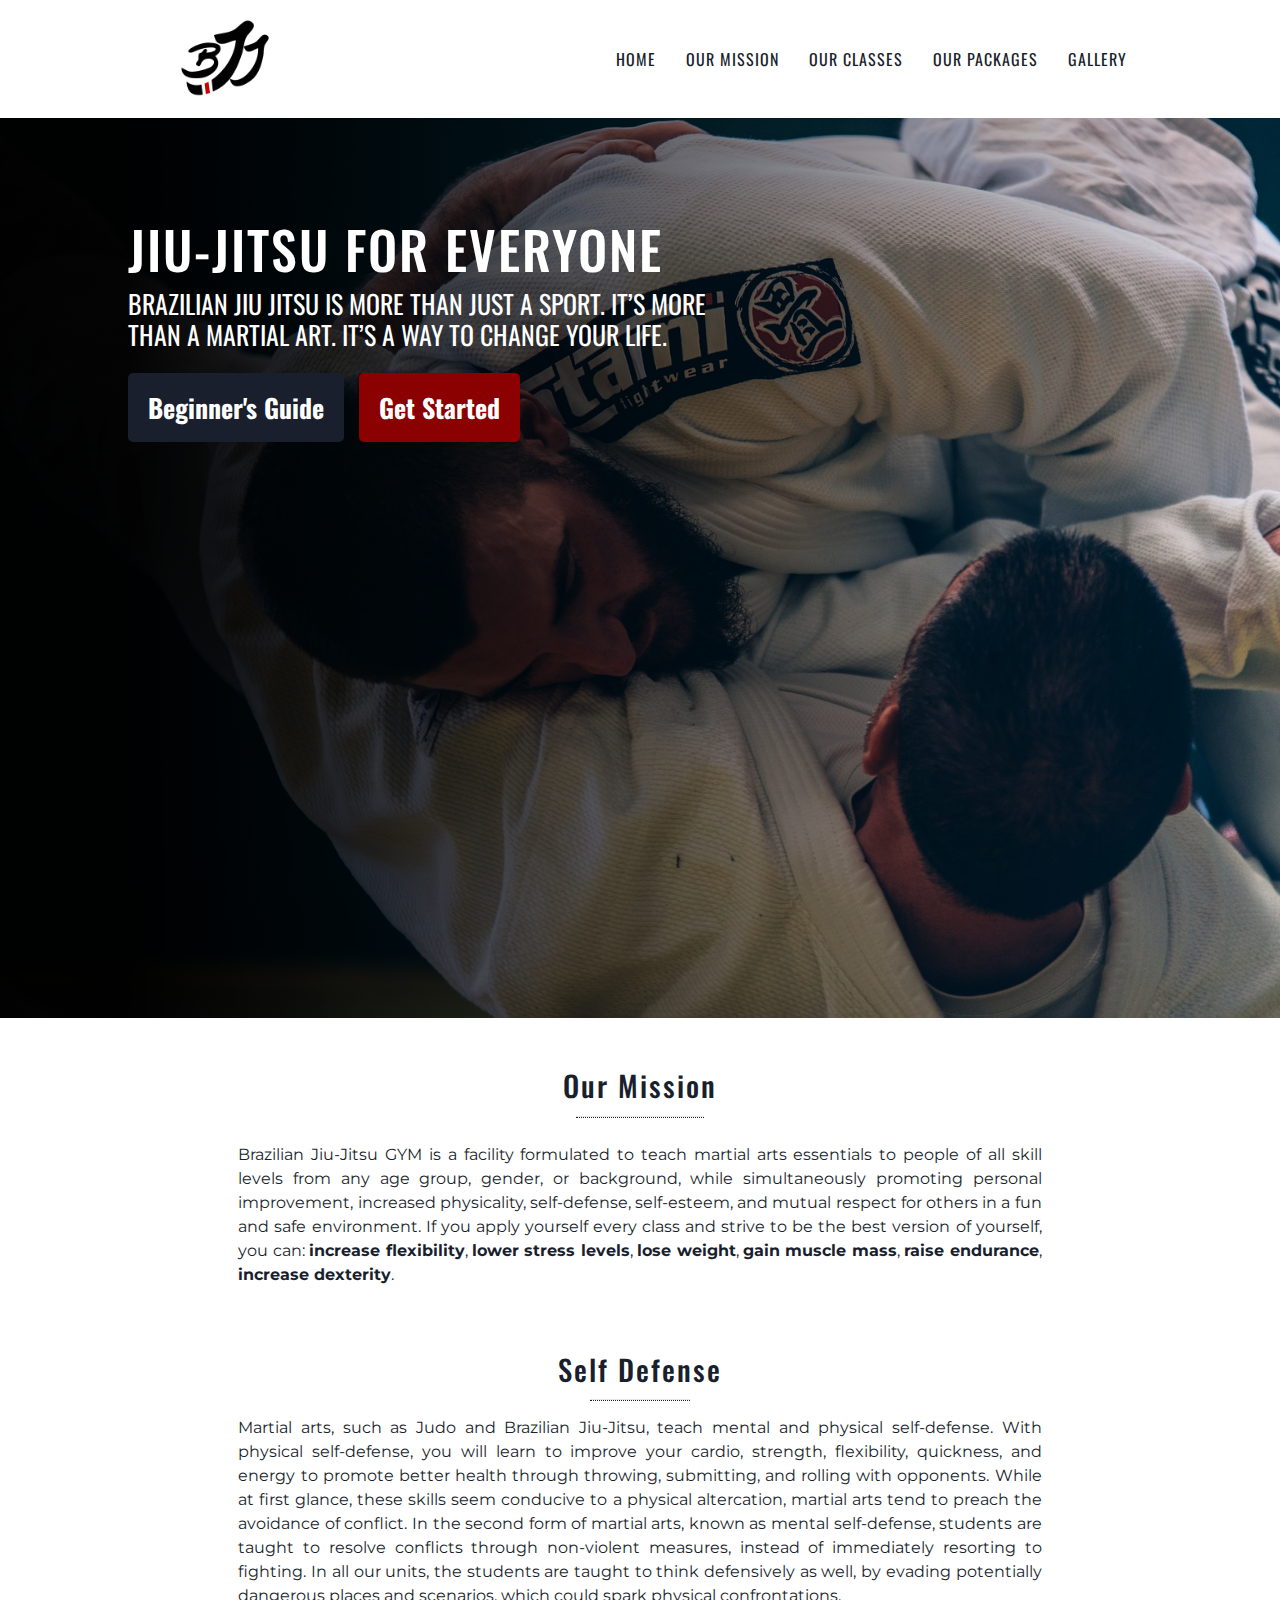
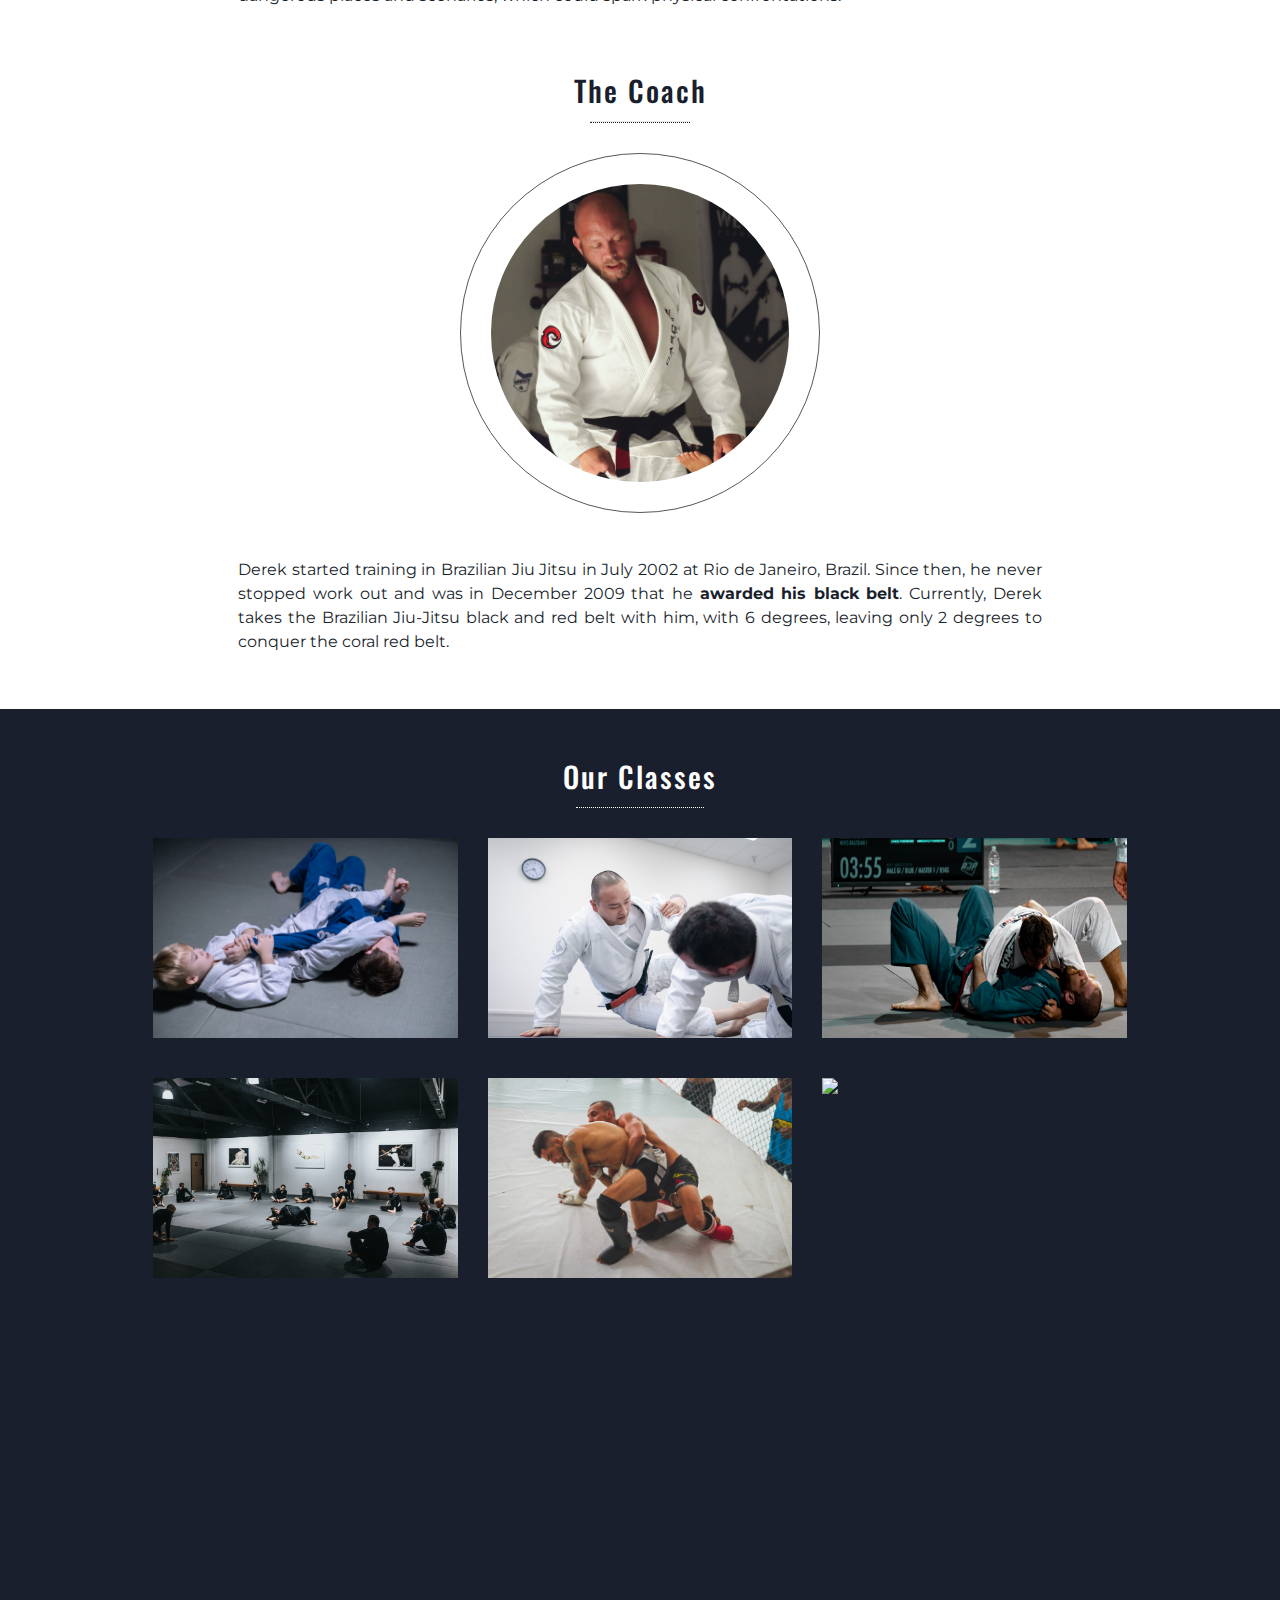
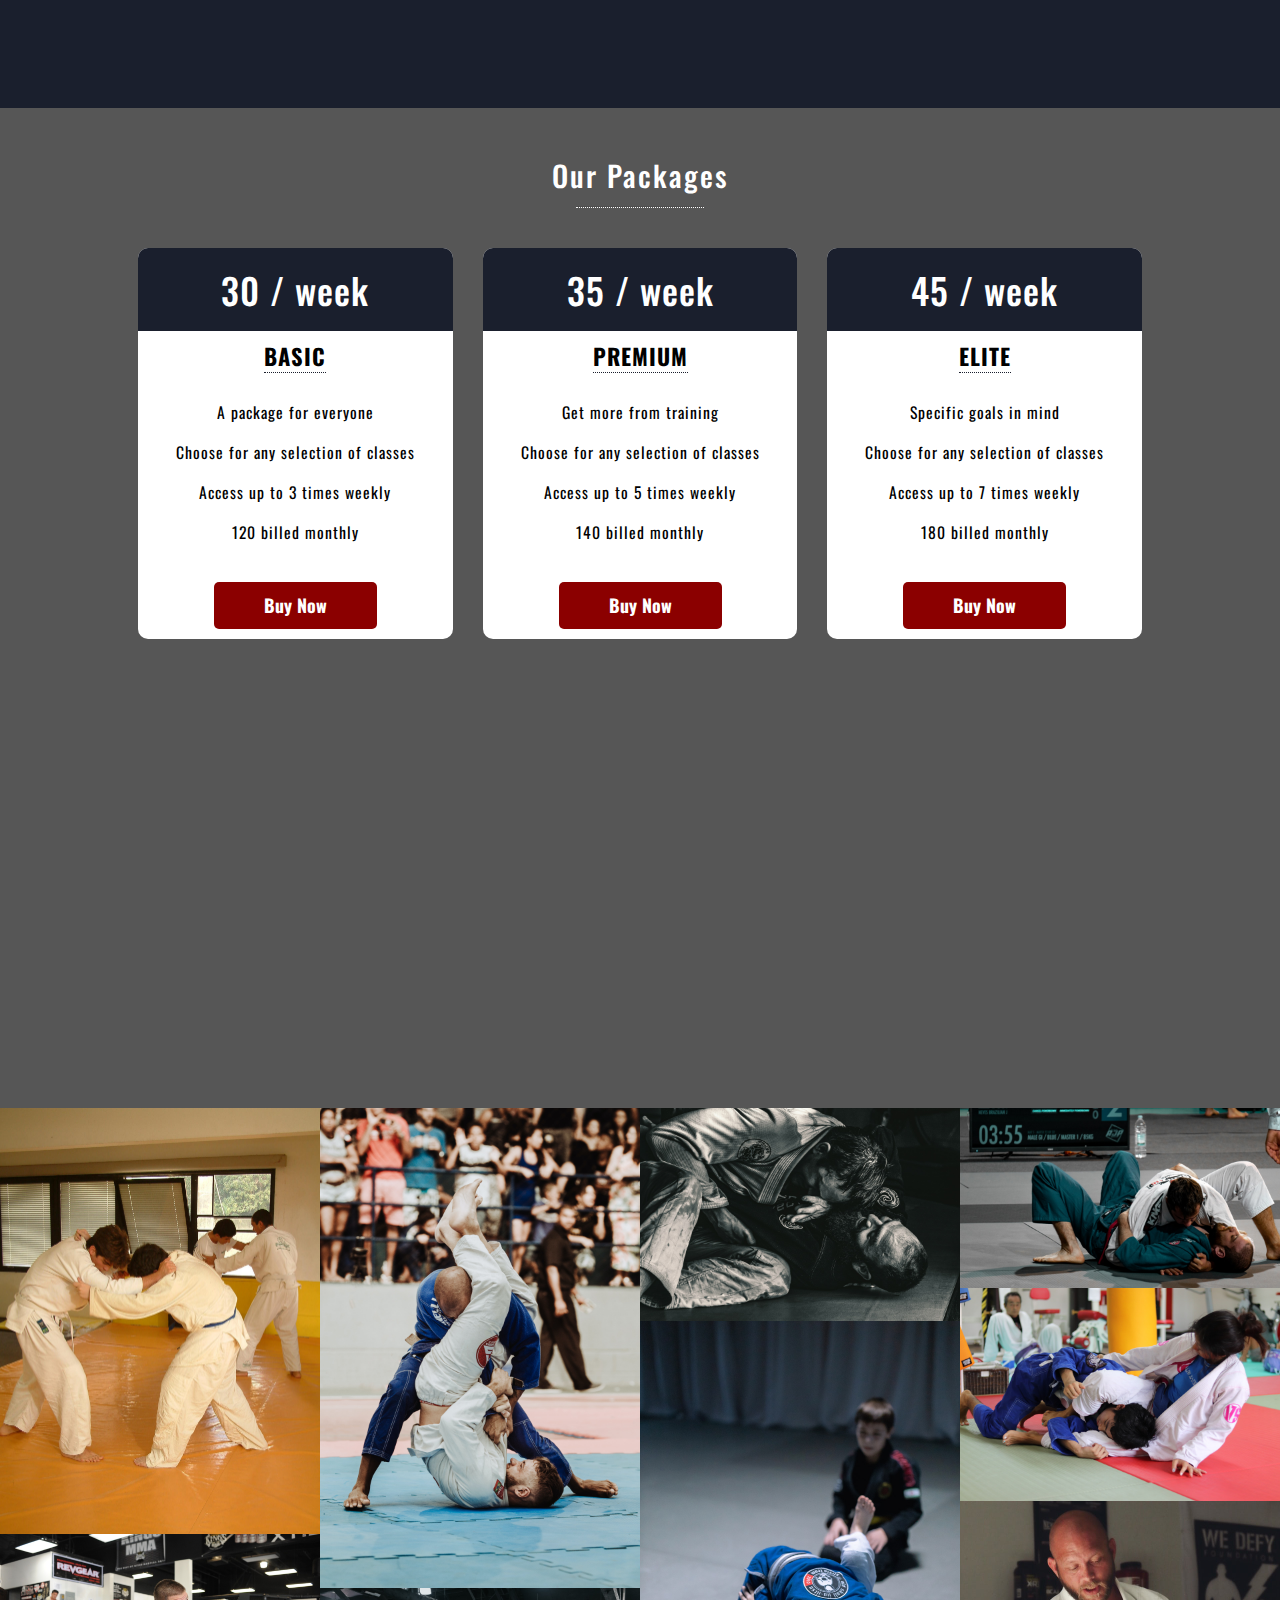
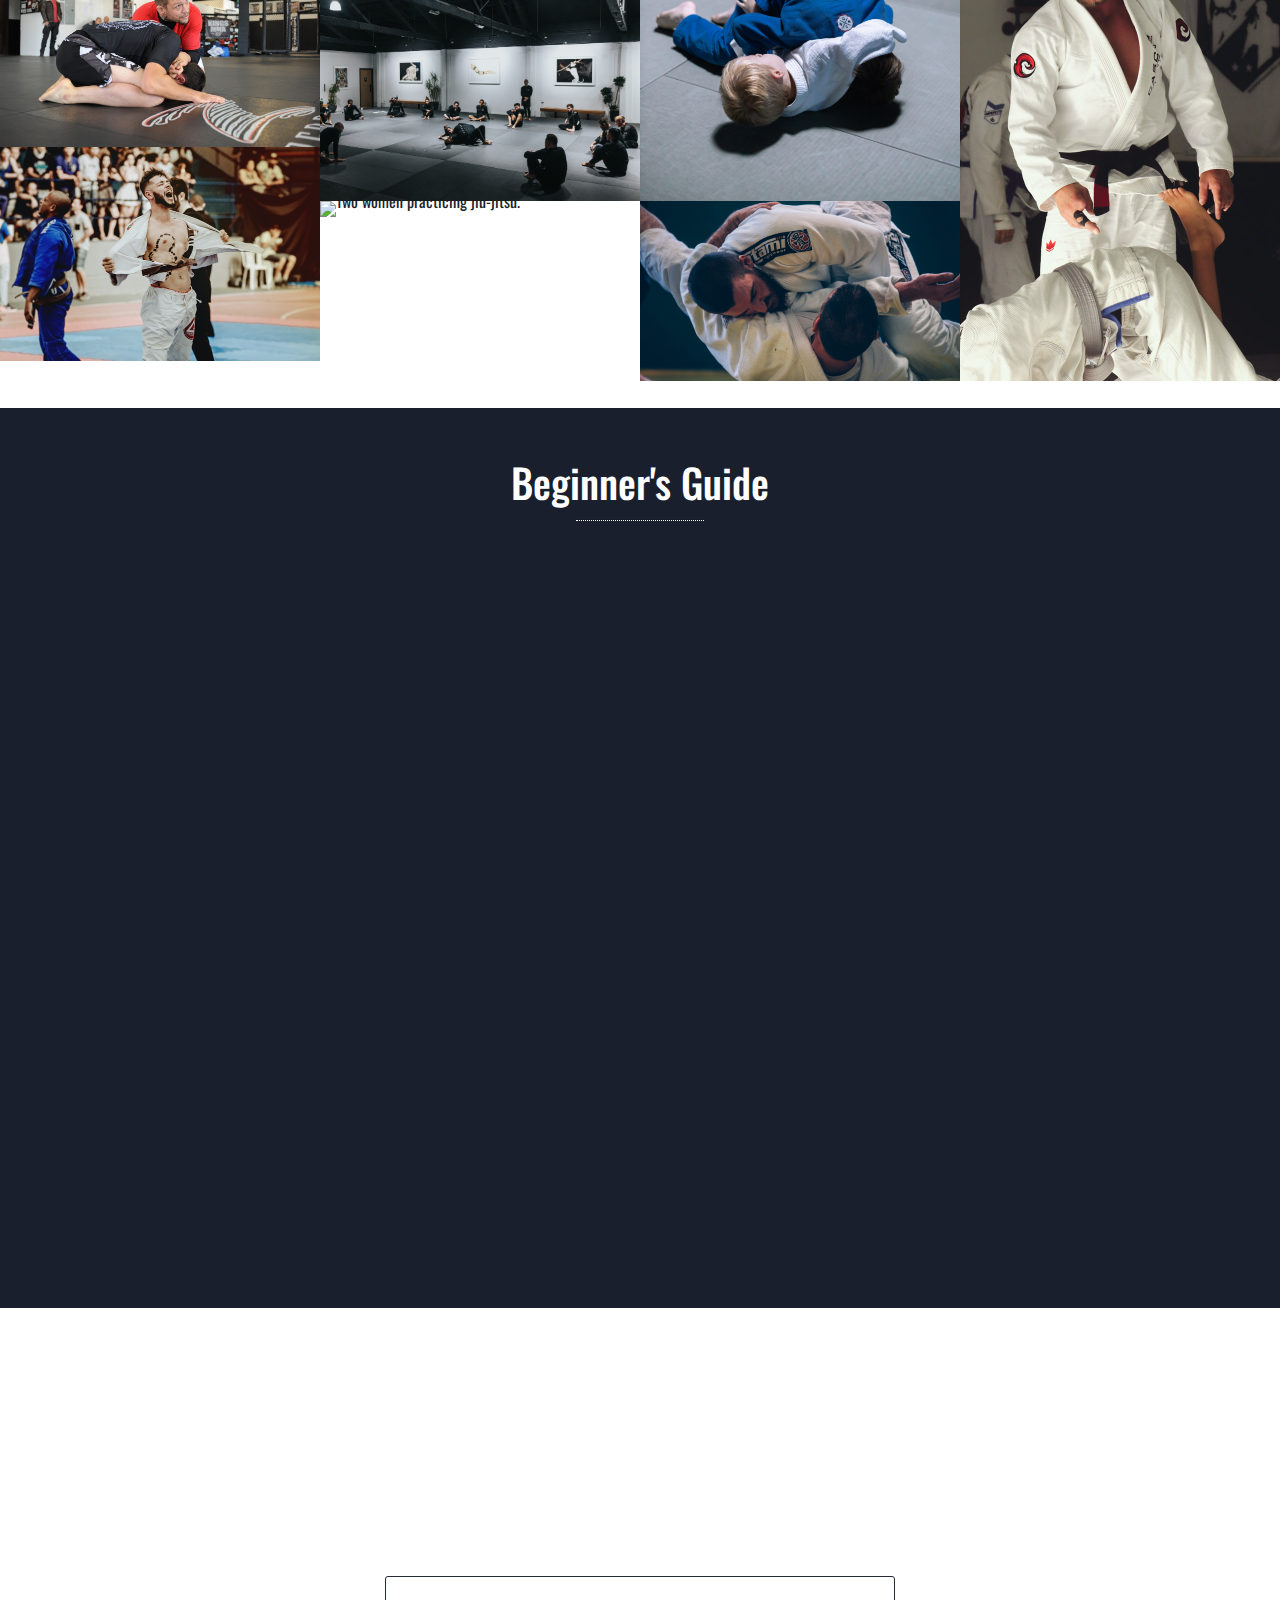
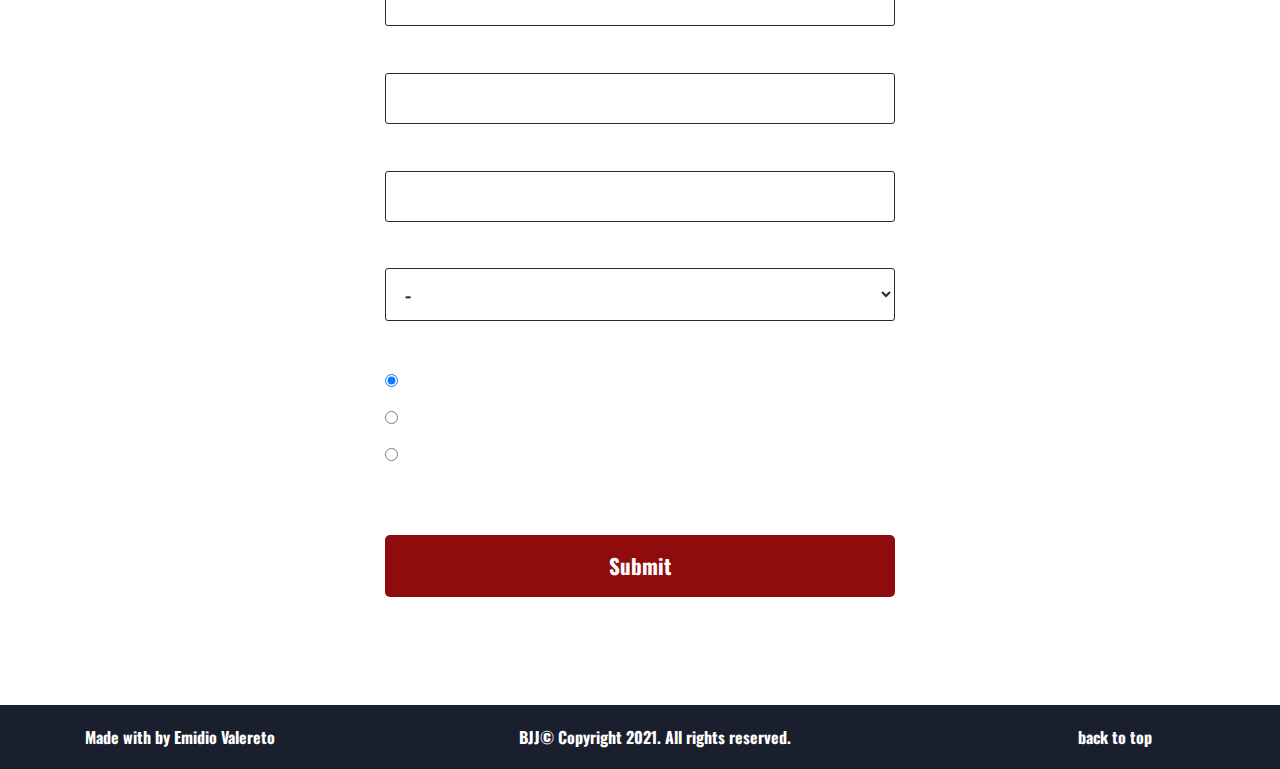
==== commit 5dfea811: "Alter text logo to a image logo and style." ====
--- a/index.html
+++ b/index.html
@@ -20,7 +20,7 @@
 
             <div>
                 <a id="link-home" href="index.html">
-                    <h1 id="logo">B<span class="darkblue">J</span><span class="red">J</span></h1>
+                    <h1 id="logo"><img src="./assets/img/logo.png" alt="Logo BJJ"></h1>
                 </a>
             </div>
 
@@ -37,8 +37,6 @@
 
         </nav>
     </header>
-
-    <div class="dotted-line"></div>
 
     <main>
         <div class="main-content">
--- a/assets/css/style.css
+++ b/assets/css/style.css
@@ -1,3 +1,10 @@
+/*
+* Prefixed by https://autoprefixer.github.io
+* PostCSS: v8.3.6,
+* Autoprefixer: v10.3.1
+* Browsers: last 4 version
+*/
+
 @import url('https://fonts.googleapis.com/css2?family=Montserrat&family=Oswald&display=swap');
 :root {
     --black: #000;
@@ -57,28 +64,9 @@
     padding: 10px;
 }
 
-#logo {
-    margin-left: 15px;
-    font-size: 360%;
-    text-shadow: 0 0 7px var(--darkblue), 0 0 10px var(--white), 0 0 21px var(--white), 0 0 42px var(--darkblue), 0 0 82px var(--darkblue), 0 0 92px var(--darkblue), 0 0 102px var(--darkblue), 0 0 151px var(--darkblue);
-}
-
-#logo {
-    font-weight: bold;
-    margin: 0;
-    padding: 10px;
-}
-
-#logo span {
-    color: var(--white);
-}
-
-#logo .darkblue {
-    color: var(--darkblue);
-}
-
-#logo .red {
-    color: var(--red);
+#logo img {
+    width: 100%;
+    height: 110px;
 }
 
 #menu>li {
@@ -90,17 +78,28 @@
     margin: 0;
     padding: 0;
     overflow: hidden;
+    -webkit-transition: all .8s;
+    -o-transition: all .8s;
     transition: all .8s;
 }
 
 #nav {
-    padding: 0 10px;
+    background: var(--white);
+    padding: 0 5px;
+    -ms-flex-pack: distribute;
     justify-content: space-around;
+    -webkit-box-align: center;
+    -ms-flex-align: center;
     align-items: center;
 }
 
 #nav, #menu {
+    display: -webkit-box;
+    display: -ms-flexbox;
     display: flex;
+    -webkit-box-orient: horizontal;
+    -webkit-box-direction: normal;
+    -ms-flex-direction: row;
     flex-direction: row;
 }
 
@@ -110,11 +109,12 @@
     padding: 10px;
     text-transform: uppercase;
     text-decoration: none;
+    color: var(--back);
 }
 
 #menu a:hover {
-    background-color: var(--white);
-    color: var(--darkblue);
+    background-color: var(--darkblue);
+    color: var(--white);
     text-decoration: underline;
 }
 
@@ -129,17 +129,17 @@
 #responsive-menu-btn {
     background-color: transparent;
     border: none;
-    color: var(--white);
+    color: var(--darkblue);
     font-size: 36px;
     position: absolute;
     right: 15px;
-    top: 35px;
+    top: 40px;
     display: none;
 }
 
 #responsive-menu-btn:focus~ul {
-    height: 260px;
-    background-color: rgba(0, 0, 0, 0.3)
+    height: 220px;
+    background-color: rgba(255, 255, 255, 0.4)
 }
 
 .dotted-line {
@@ -149,6 +149,8 @@
 }
 
 #main-image {
+    background: -webkit-gradient(linear, left top, right top, color-stop(10%, rgba(0, 0, 0, 0.98)), to(rgba(0, 0, 0, 0))), url('../img/brazilian-jiu-jitsu.jpg');
+    background: -o-linear-gradient(left, rgba(0, 0, 0, 0.98) 10%, rgba(0, 0, 0, 0)), url('../img/brazilian-jiu-jitsu.jpg');
     background: linear-gradient(to right, rgba(0, 0, 0, 0.98) 10%, rgba(0, 0, 0, 0)), url('../img/brazilian-jiu-jitsu.jpg');
     background-size: cover;
     width: 100%;
@@ -170,7 +172,12 @@
 }
 
 .button {
+    display: -webkit-inline-box;
+    display: -ms-inline-flexbox;
     display: inline-flex;
+    -webkit-box-orient: horizontal;
+    -webkit-box-direction: normal;
+    -ms-flex-direction: row;
     flex-direction: row;
     font-family: 'Oswald', sans-serif;
     font-weight: bold;
@@ -188,7 +195,7 @@
     margin: 15px 15px 0 0;
 }
 
-.button-1 > a:hover {
+.button-1>a:hover {
     text-decoration: none;
 }
 
@@ -203,7 +210,7 @@
     margin: 15px 15px 0 0;
 }
 
-.button-2 > a:hover {
+.button-2>a:hover {
     text-decoration: none;
 }
 
@@ -303,6 +310,8 @@
     bottom: 0;
     left: 0;
     background: transparent;
+    -webkit-transition: background .35s ease-out;
+    -o-transition: background .35s ease-out;
     transition: background .35s ease-out;
 }
 
@@ -326,37 +335,49 @@
     padding: 10px;
     color: var(--white);
     -webkit-transform: translateY(100%);
+    -ms-transform: translateY(100%);
     transform: translateY(100%);
     transition: -webkit-transform .25s ease-out;
+    -webkit-transition: -webkit-transform .25s ease-out;
+    -o-transition: transform .25s ease-out;
     transition: transform .25s ease-out;
+    transition: transform .25s ease-out, -webkit-transform .25s ease-out;
 }
 
 .caption:hover .caption__overlay {
     -webkit-transform: translateY(0);
+    -ms-transform: translateY(0);
     transform: translateY(0);
 }
 
 .caption:hover .caption__overlay__title {
     -webkit-transform: translateY(0);
+    -ms-transform: translateY(0);
     transform: translateY(0);
 }
 
 .pricing {
     text-align: center;
-    font-size: 160%;
+    font-size: 140%;
     background: var(--white);
     height: auto;
     max-height: 100%;
     border: none;
     border-radius: 10px;
     margin-top: 30px;
+    -webkit-transform: scale(1);
+    -ms-transform: scale(1);
     transform: scale(1);
+    -webkit-transition: .2s ease all;
+    -o-transition: .2s ease all;
     transition: .2s ease all;
     overflow: hidden;
     cursor: pointer;
 }
 
 .pricing:hover {
+    -webkit-transform: scale(1.05);
+    -ms-transform: scale(1.05);
     transform: scale(1.05);
 }
 
@@ -377,7 +398,7 @@
 
 .pricing h3 {
     padding: 20px 0;
-    font-size: 180%;
+    font-size: 160%;
     background-color: var(--darkblue);
     color: var(--white);
 }
@@ -408,7 +429,11 @@
     clear: both;
     height: 100%;
     line-height: 0;
+    -webkit-column-count: 4;
+    -moz-column-count: 4;
     column-count: 4;
+    -webkit-column-gap: 0;
+    -moz-column-gap: 0;
     column-gap: 0;
 }
 
@@ -422,17 +447,25 @@
 
 .gallery-image>img {
     width: 100%;
+    -webkit-transform: scale(1);
+    -ms-transform: scale(1);
     transform: scale(1);
+    -webkit-transition: .2s ease all;
+    -o-transition: .2s ease all;
     transition: .2s ease all;
     overflow: hidden;
     cursor: pointer;
 }
 
 .gallery-image>img:hover {
+    -webkit-transform: scale(1.1);
+    -ms-transform: scale(1.1);
     transform: scale(1.1);
 }
 
 #background-form {
+    background: -webkit-gradient(linear, left top, left bottom, from(rgba(0, 0, 0, 0.8)), to(rgba(0, 0, 0, 0.6))), url('../img/cover.jpg');
+    background: -o-linear-gradient(rgba(0, 0, 0, 0.8), rgba(0, 0, 0, 0.6)), url('../img/cover.jpg');
     background: linear-gradient(rgba(0, 0, 0, 0.8), rgba(0, 0, 0, 0.6)), url('../img/cover.jpg');
     background-attachment: fixed;
     background-size: cover;
@@ -472,6 +505,7 @@
 }
 
 input[type="text"], input[type="email"], #select-field {
+    -webkit-box-sizing: border-box;
     box-sizing: border-box;
     width: 100%;
     padding: 10px 15px;
@@ -524,8 +558,15 @@
 }
 
 #video {
+    display: -webkit-box;
+    display: -ms-flexbox;
     display: flex;
+    -webkit-box-orient: vertical;
+    -webkit-box-direction: normal;
+    -ms-flex-direction: column;
     flex-direction: column;
+    -webkit-box-align: center;
+    -ms-flex-align: center;
     align-items: center;
     width: 60%;
     height: 400px;
@@ -534,6 +575,9 @@
 
 @media screen and (max-width: 768px) {
     #nav, #menu {
+        -webkit-box-orient: vertical;
+        -webkit-box-direction: normal;
+        -ms-flex-direction: column;
         flex-direction: column;
     }
     #menu {
@@ -543,12 +587,16 @@
     }
     #nav {
         padding: 0;
+        -webkit-box-align: start;
+        -ms-flex-align: start;
         align-items: flex-start;
     }
     #logo {
         margin: 0 0 0 20px;
     }
     #responsive-menu-btn {
+        display: -webkit-box;
+        display: -ms-flexbox;
         display: flex;
     }
     #menu, li {
@@ -558,15 +606,22 @@
         padding: 10px;
     }
     .button {
+        -webkit-box-orient: vertical;
+        -webkit-box-direction: normal;
+        -ms-flex-direction: column;
         flex-direction: column;
     }
     #gallery {
+        -webkit-column-count: 2;
+        -moz-column-count: 2;
         column-count: 2;
     }
 }
 
 @media screen and (max-width: 425px) {
     #gallery {
+        -webkit-column-count: 1;
+        -moz-column-count: 1;
         column-count: 1;
     }
 }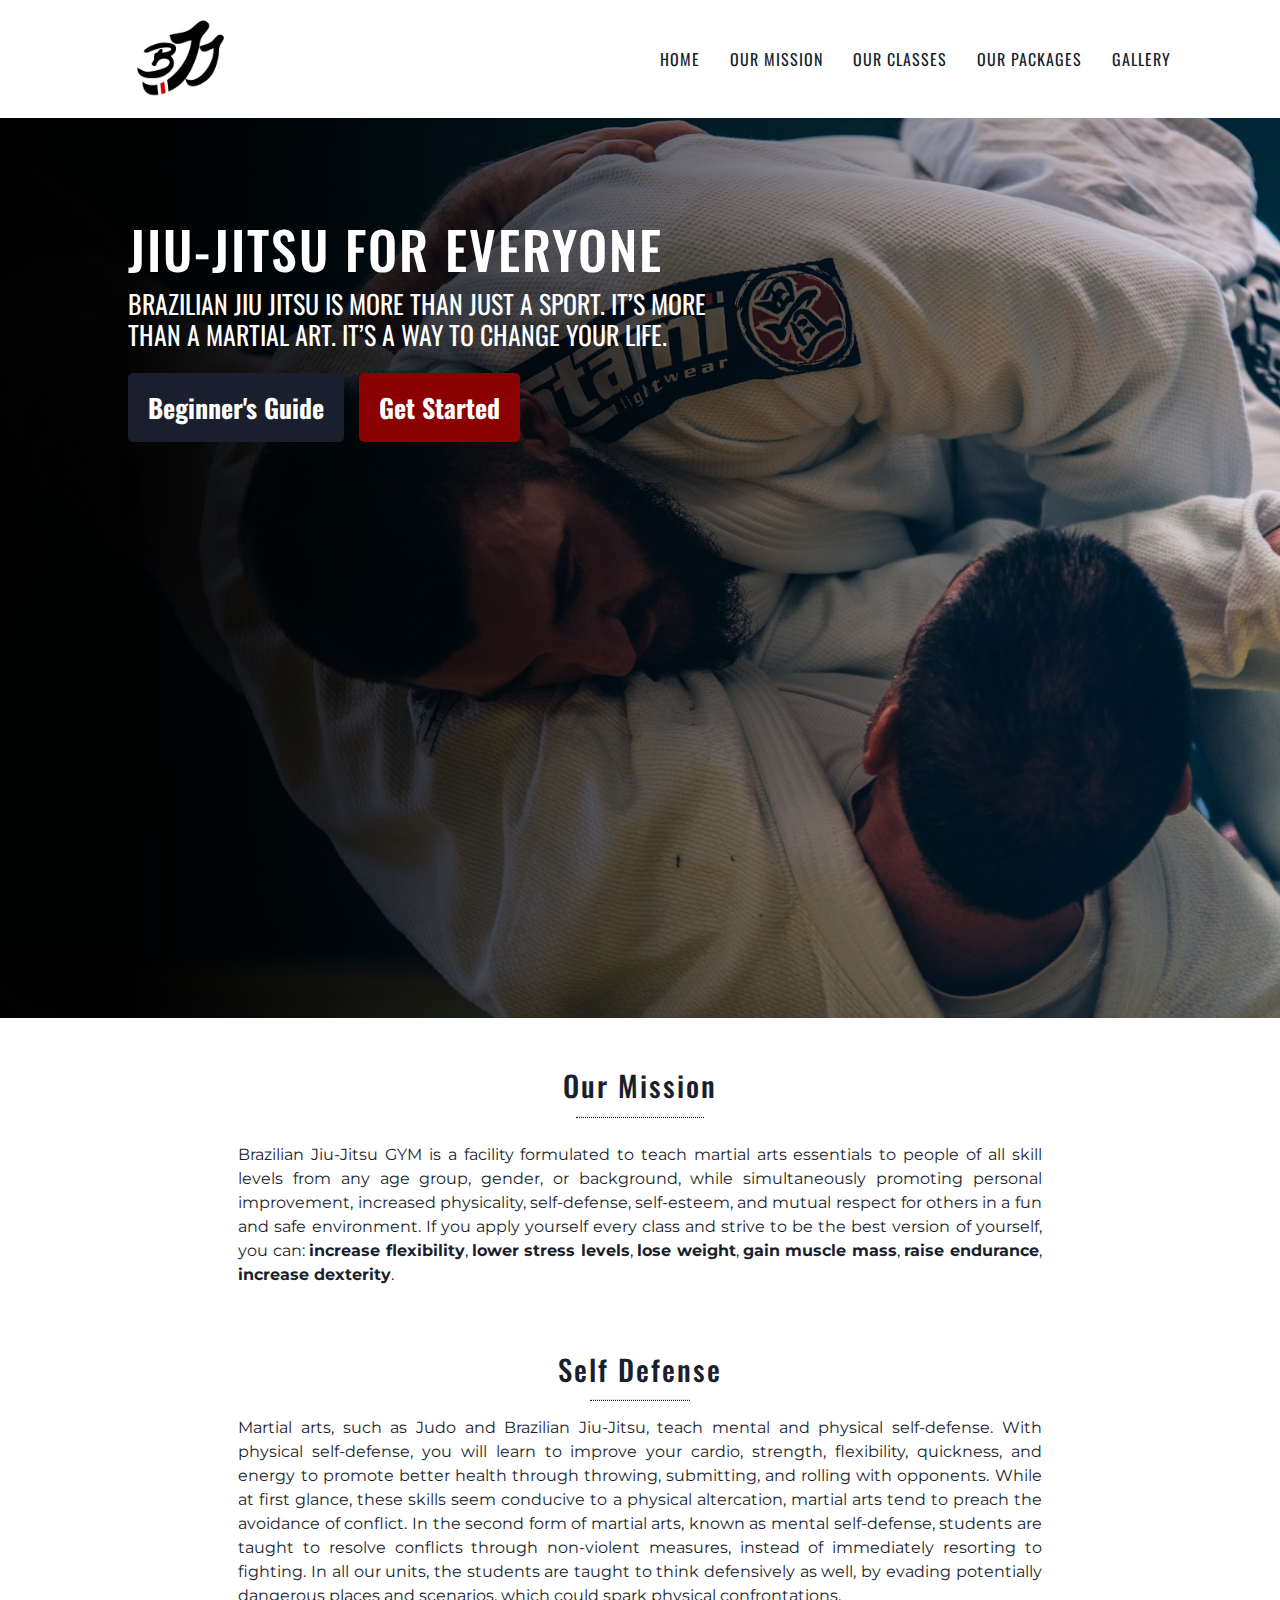
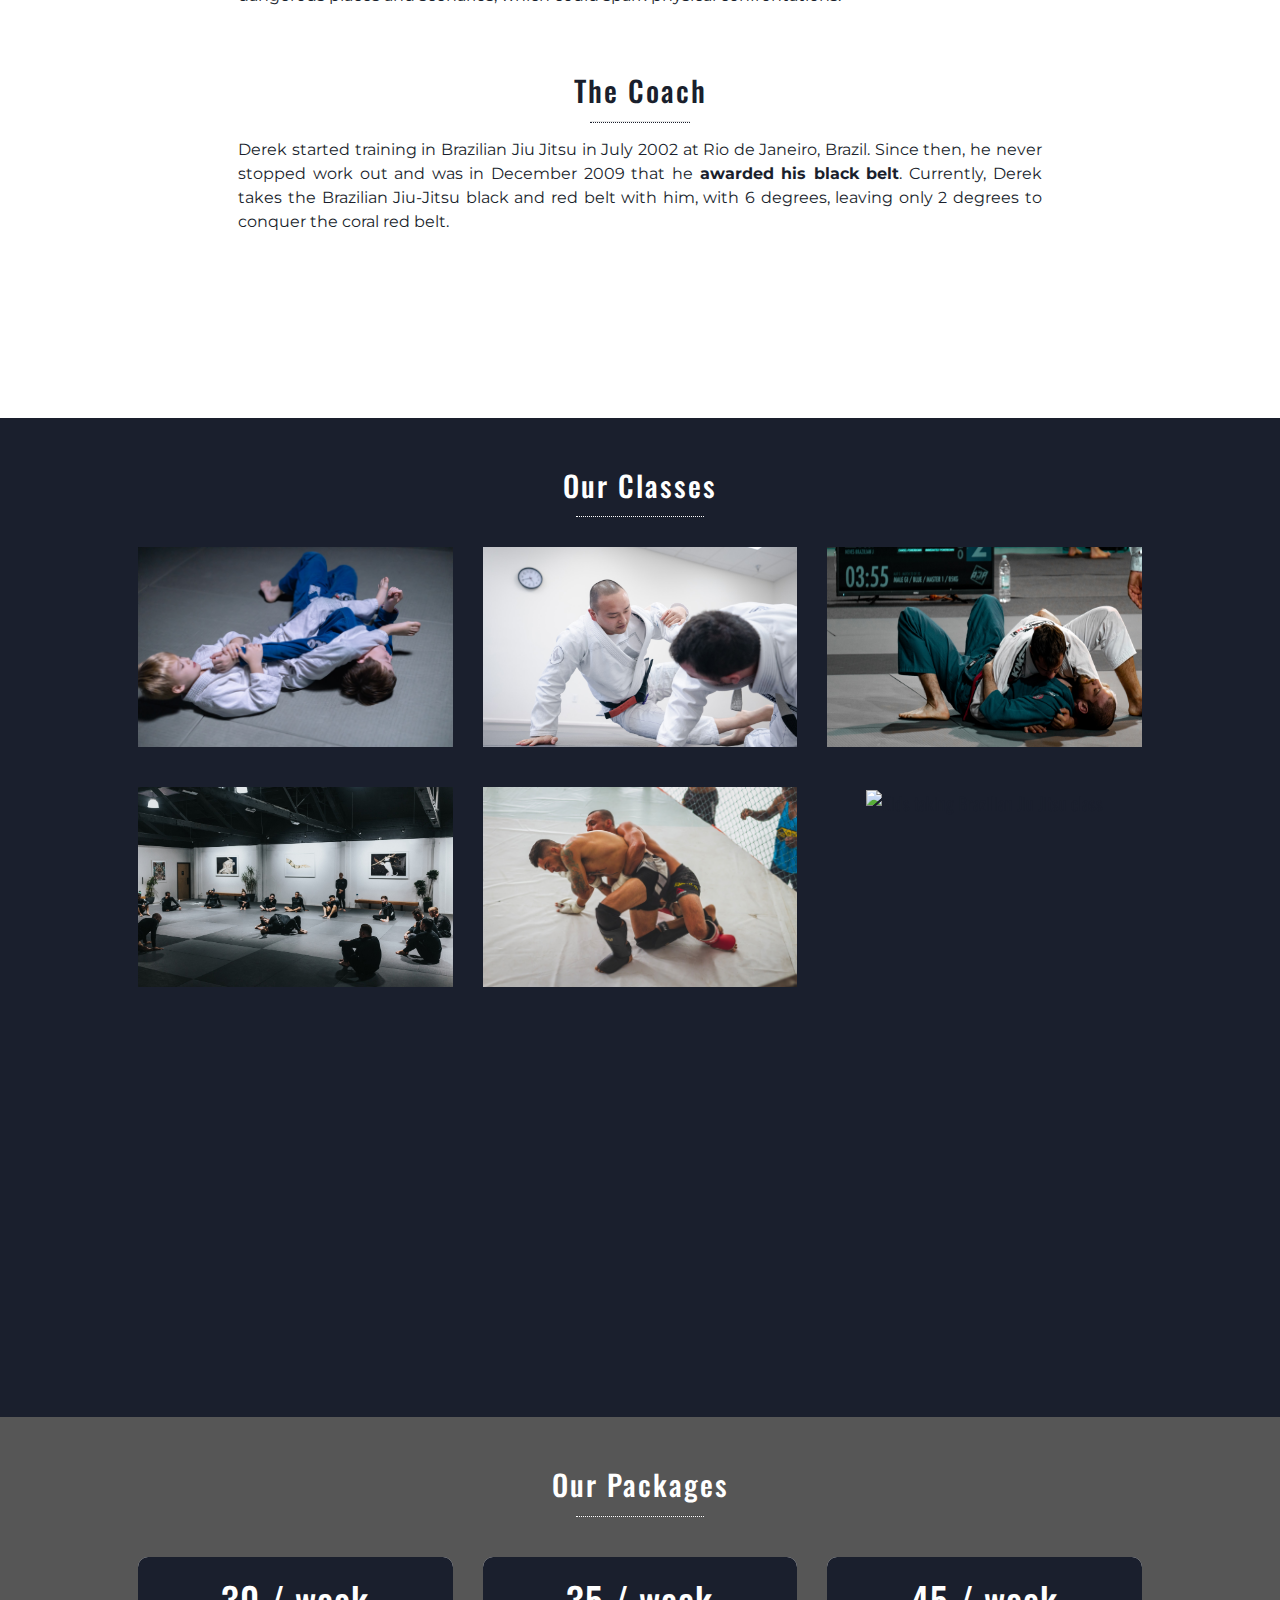
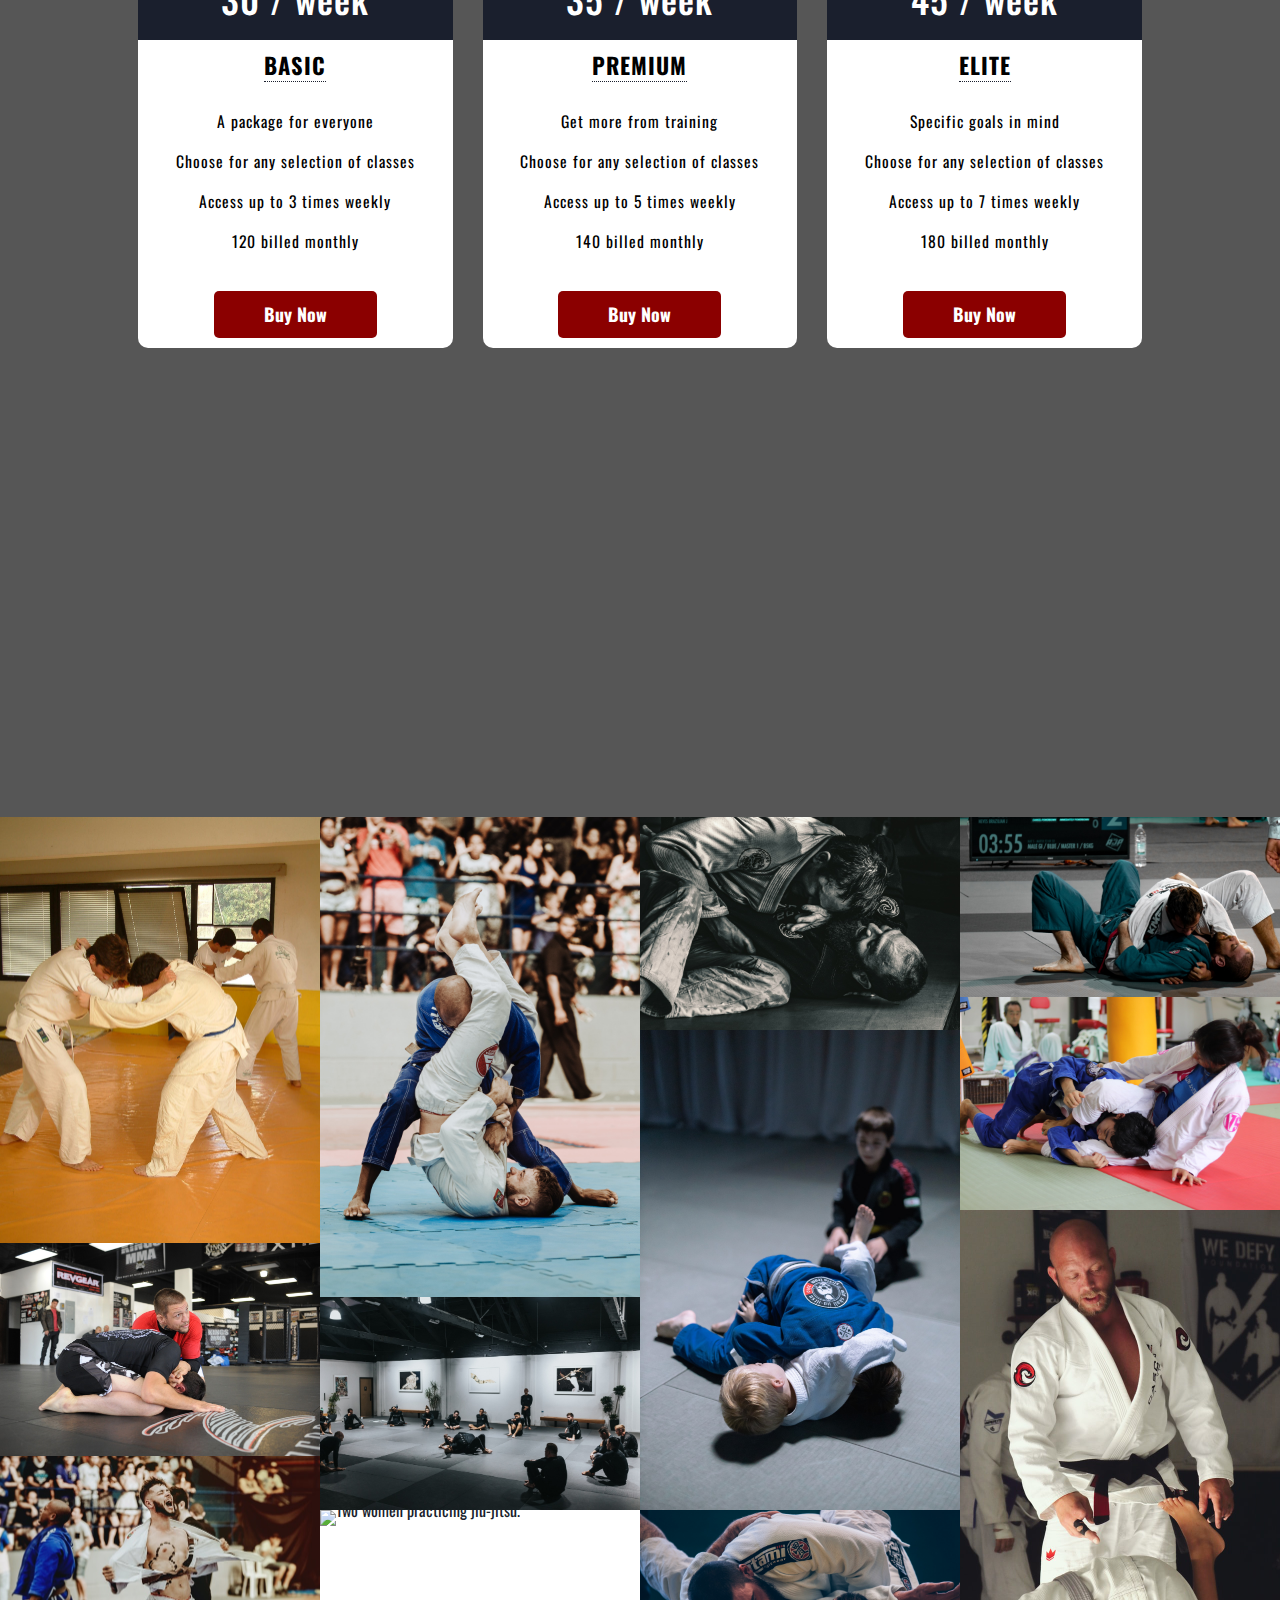
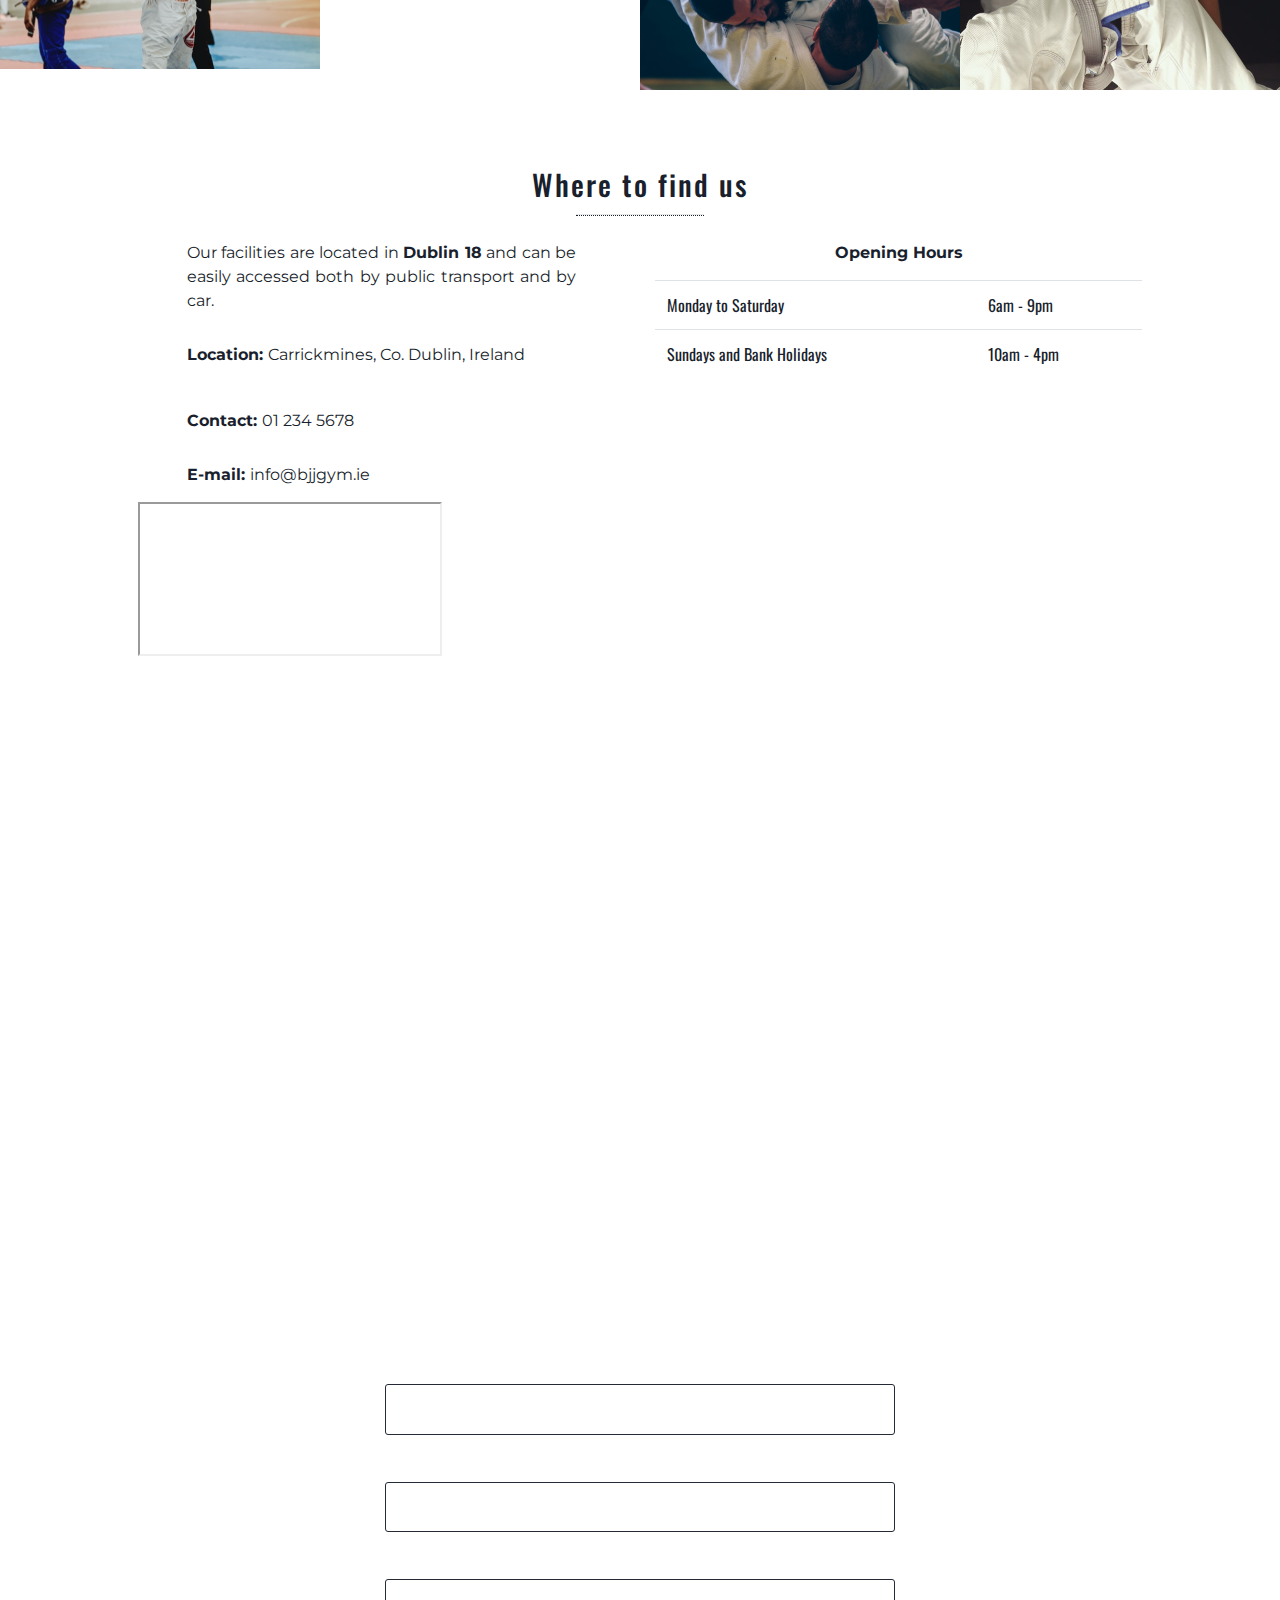
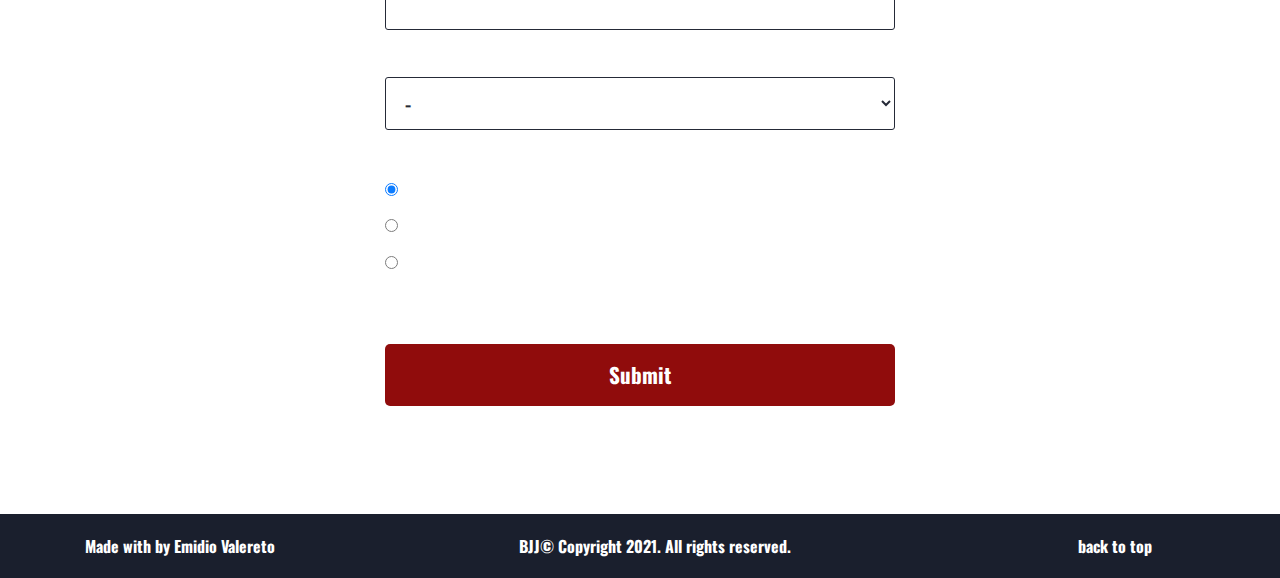
==== commit 2c56c378: "Fix path to thank-you.html" ====
--- a/index.html
+++ b/index.html
@@ -24,7 +24,9 @@
                 </a>
             </div>
 
-            <button id="responsive-menu-btn"><i class="fas fa-bars"></i></button>
+            <input id="responsive-menu-btn" class="responsive-menu-btn" type="checkbox" aria-label="Close menu"
+                role="button" aria-pressed="true">
+            <label class="responsive-menu-label" for="responsive-menu-btn" title="close menu"></label>
 
             <ul id="menu">
                 <li><a href="index.html">Home</a></li>
@@ -32,7 +34,6 @@
                 <li><a href="#our-classes">Our classes</a></li>
                 <li><a href="#packages">Our Packages</a></li>
                 <li><a href="#gallery">Gallery</a></li>
-                <!-- <li><a href="#get-started">Get Started</a></li> -->
             </ul>
 
         </nav>
@@ -51,7 +52,9 @@
 
                     <div class="button">
                         <div class="button-1">
-                            <a href="#beginners-guide">Beginner's Guide</a>
+                            <a href="beginners-guide.html"
+                                aria-label="Wacth the beginners guide video (opens in a new tab)."
+                                target="_blank" rel="noopener">Beginner's Guide</a>
                         </div>
                         <div class="button-2">
                             <a href="#get-started">Get Started</a>
@@ -66,44 +69,70 @@
                 <hr>
 
                 <div class="grid">
-                    <p>
-                        Brazilian Jiu-Jitsu GYM is a facility formulated to teach martial arts essentials to people of
-                        all skill levels from any age group, gender, or background, while simultaneously promoting
-                        personal improvement, increased physicality, self-defense, self-esteem, and mutual respect for
-                        others in a fun and safe environment. If you apply yourself every class and strive to be the
-                        best version of yourself, you can: <strong>increase flexibility</strong>, <strong>lower stress
-                            levels</strong>, <strong>lose weight</strong>, <strong>gain muscle mass</strong>,
-                        <strong>raise endurance</strong>, <strong>increase dexterity</strong>.
-                    </p>
+                    <div class="row">
+                        <div class="col-lg-12">
+                            <p>
+                                Brazilian Jiu-Jitsu GYM is a facility formulated to teach martial arts essentials to
+                                people of
+                                all skill levels from any age group, gender, or background, while simultaneously
+                                promoting
+                                personal improvement, increased physicality, self-defense, self-esteem, and mutual
+                                respect for
+                                others in a fun and safe environment. If you apply yourself every class and strive to be
+                                the
+                                best version of yourself, you can: <strong>increase flexibility</strong>, <strong>lower
+                                    stress
+                                    levels</strong>, <strong>lose weight</strong>, <strong>gain muscle mass</strong>,
+                                <strong>raise endurance</strong>, <strong>increase dexterity</strong>.
+                            </p>
+                        </div>
+                    </div>
 
                     <h2 class="title darkblue-text">Self Defense</h2>
                     <hr>
 
-                    <p>
-                        Martial arts, such as Judo and Brazilian Jiu-Jitsu, teach mental and physical self-defense. With
-                        physical self-defense, you will learn to improve your cardio, strength, flexibility, quickness,
-                        and energy to promote better health through throwing, submitting, and rolling with opponents.
-                        While at first glance, these skills seem conducive to a physical altercation, martial arts tend
-                        to preach the avoidance of conflict. In the second form of martial arts, known as mental
-                        self-defense, students are taught to resolve conflicts through non-violent measures, instead of
-                        immediately resorting to fighting. In all our units, the students are taught to think
-                        defensively as well, by evading potentially dangerous places and scenarios, which could spark
-                        physical confrontations.
-                    </p>
+                    <div class="row">
+                        <div class="col-lg-12">
+                            <p>
+                                Martial arts, such as Judo and Brazilian Jiu-Jitsu, teach mental and physical
+                                self-defense. With
+                                physical self-defense, you will learn to improve your cardio, strength, flexibility,
+                                quickness,
+                                and energy to promote better health through throwing, submitting, and rolling with
+                                opponents.
+                                While at first glance, these skills seem conducive to a physical altercation, martial
+                                arts tend
+                                to preach the avoidance of conflict. In the second form of martial arts, known as mental
+                                self-defense, students are taught to resolve conflicts through non-violent measures,
+                                instead of
+                                immediately resorting to fighting. In all our units, the students are taught to think
+                                defensively as well, by evading potentially dangerous places and scenarios, which could
+                                spark
+                                physical confrontations.
+                            </p>
+                        </div>
+                    </div>
+
 
                     <h2 class="title darkblue-text">The Coach</h2>
                     <hr>
 
-                    <div class="center-container">
-                        <div class="center-image"></div>
-                    </div>
-
-                    <p id="last-paragraph">
-                        Derek started training in Brazilian Jiu Jitsu in July 2002 at Rio de Janeiro, Brazil. Since
-                        then, he never stopped work out and was in December 2009 that he
-                        <strong>awarded his black belt</strong>. Currently, Derek takes the Brazilian Jiu-Jitsu black
-                        and red belt with him, with 6 degrees, leaving only 2 degrees to conquer the coral red belt.
-                    </p>
+                    <div class="row">
+                        <div class="col">
+                            <div class="circle-container">
+                                <div class="center-image"></div>
+                            </div>
+                            <p id="last-paragraph">
+                                Derek started training in Brazilian Jiu Jitsu in July 2002 at Rio de Janeiro, Brazil.
+                                Since
+                                then, he never stopped work out and was in December 2009 that he
+                                <strong>awarded his black belt</strong>. Currently, Derek takes the Brazilian Jiu-Jitsu
+                                black
+                                and red belt with him, with 6 degrees, leaving only 2 degrees to conquer the coral red
+                                belt.
+                            </p>
+                        </div>
+                    </div>
                 </div>
             </section>
 
@@ -113,86 +142,79 @@
                 <hr>
 
                 <div class="grid">
-                    <div class="container">
-                        <div class="row justify-content-around">
-                            <div class="col-4">
-                                <div class="card-classes">
-                                    <div class="caption">
-                                        <img class="caption__media" src="./assets/img/kids-bjj.jpg"
-                                            alt="Kids taking Brazilian Jiu Jitsu class">
-                                        <div class="caption__overlay">
-                                            <h2 class="caption__overlay__title">Kids Classes</h2>
-                                        </div>
-                                    </div>
-                                </div>
-                            </div>
-
-                            <div class="col-4">
-                                <div class="card-classes">
-                                    <div class="caption">
-                                        <img class="caption__media" src="./assets/img/beginners-bjj.jpg"
-                                            alt="Kids taking Brazilian Jiu Jitsu class">
-                                        <div class="caption__overlay">
-                                            <h2 class="caption__overlay__title">Beginner Classes</h2>
-                                        </div>
-                                    </div>
-                                </div>
-                            </div>
-
-                            <div class="col-4">
-                                <div class="card-classes">
-                                    <div class="caption">
-                                        <img class="caption__media" src="./assets/img/advanced-bjj.jpg"
-                                            alt="Kids taking Brazilian Jiu Jitsu class">
-                                        <div class="caption__overlay">
-                                            <h2 class="caption__overlay__title">Advanced Classes</h2>
-                                        </div>
-                                    </div>
-                                </div>
-                            </div>
-                        </div>
-                    </div>
-
-                    <div class="container">
-                        <div class="row">
-                            <div class="col-4">
-                                <div class="card-classes">
-                                    <div class="caption">
-                                        <img class="caption__media" src="./assets/img/no-gi-bjj.jpg"
-                                            alt="Kids taking Brazilian Jiu Jitsu class">
-                                        <div class="caption__overlay">
-                                            <h2 class="caption__overlay__title">No-Gi Classes</h2>
-                                        </div>
-                                    </div>
-                                </div>
-                            </div>
-
-                            <div class="col-4">
-                                <div class="card-classes">
-                                    <div class="caption">
-                                        <img class="caption__media" src="./assets/img/mma-bjj.jpg"
-                                            alt="Kids taking Brazilian Jiu Jitsu class">
-                                        <div class="caption__overlay">
-                                            <h2 class="caption__overlay__title">MMA Classes</h2>
-                                        </div>
-                                    </div>
-                                </div>
-                            </div>
-
-                            <div class="col-4">
-                                <div class="card-classes">
-                                    <div class="caption">
-                                        <img class="caption__media" src="./assets/img/women-bjj.png"
-                                            alt="Kids taking Brazilian Jiu Jitsu class">
-                                        <div class="caption__overlay">
-                                            <h2 class="caption__overlay__title">Women's Only Classes</h2>
-                                        </div>
-                                    </div>
-                                </div>
-                            </div>
-                        </div>
-                    </div>
-                </div>
+                    <div class="row">
+                        <div class="col-md-4">
+                            <div class="card-classes">
+                                <div class="caption">
+                                    <img src="./assets/img/kids-bjj.jpg" alt="Kids taking Brazilian Jiu Jitsu class">
+                                    <div class="caption__overlay">
+                                        <h2 class="caption__overlay__title">Kids Classes</h2>
+                                    </div>
+                                </div>
+                            </div>
+                        </div>
+
+                        <div class="col-md-4">
+                            <div class="card-classes">
+                                <div class="caption">
+                                    <img src="./assets/img/beginners-bjj.jpg"
+                                        alt="Kids taking Brazilian Jiu Jitsu class">
+                                    <div class="caption__overlay">
+                                        <h2 class="caption__overlay__title">Beginner Classes</h2>
+                                    </div>
+                                </div>
+                            </div>
+                        </div>
+
+                        <div class="col-md-4">
+                            <div class="card-classes">
+                                <div class="caption">
+                                    <img src="./assets/img/advanced-bjj.jpg"
+                                        alt="Kids taking Brazilian Jiu Jitsu class">
+                                    <div class="caption__overlay">
+                                        <h2 class="caption__overlay__title">Advanced Classes</h2>
+                                    </div>
+                                </div>
+                            </div>
+                        </div>
+                    </div>
+
+                    <div class="row">
+                        <div class="col-md-4">
+                            <div class="card-classes">
+                                <div class="caption">
+                                    <img src="./assets/img/no-gi-bjj.jpg" alt="Kids taking Brazilian Jiu Jitsu class">
+                                    <div class="caption__overlay">
+                                        <h2 class="caption__overlay__title">No-Gi Classes</h2>
+                                    </div>
+                                </div>
+                            </div>
+                        </div>
+
+                        <div class="col-md-4">
+                            <div class="card-classes">
+                                <div class="caption">
+                                    <img src="./assets/img/mma-bjj.jpg" alt="Kids taking Brazilian Jiu Jitsu class">
+                                    <div class="caption__overlay">
+                                        <h2 class="caption__overlay__title">MMA Classes</h2>
+                                    </div>
+                                </div>
+                            </div>
+                        </div>
+
+                        <div class="col-md-4">
+                            <div class="card-classes">
+                                <div class="caption">
+                                    <img src="./assets/img/women-bjj.png" alt="Kids taking Brazilian Jiu Jitsu class">
+                                    <div class="caption__overlay">
+                                        <h2 class="caption__overlay__title">Women's Only Classes</h2>
+                                    </div>
+                                </div>
+                            </div>
+                        </div>
+                    </div>
+                </div>
+
             </section>
 
             <section id="packages" class="darkgray-section">
@@ -200,9 +222,9 @@
                 <h2 class="title white-text">Our Packages</h2>
                 <hr>
 
-                <div class="container grid">
-                    <div class="row">
-                        <div class="col">
+                <div class="grid">
+                    <div class="row">
+                        <div class="col-lg-4">
                             <div class="card pricing">
                                 <div class="pricing-content">
                                     <h3><i class="fas fa-euro-sign"></i> 30 / week</h3>
@@ -217,7 +239,7 @@
                                 </div>
                             </div>
                         </div>
-                        <div class="col">
+                        <div class="col-lg-4">
                             <div class="card pricing">
                                 <div class="pricing-content">
                                     <h3><i class="fas fa-euro-sign"></i> 35 / week</h3>
@@ -232,7 +254,7 @@
                                 </div>
                             </div>
                         </div>
-                        <div class="col">
+                        <div class="col-lg-4">
                             <div class="card pricing">
                                 <div class="pricing-content">
                                     <h3><i class="fas fa-euro-sign"></i> 45 / week</h3>
@@ -307,17 +329,55 @@
                 </div>
             </section>
 
-
-            <section id="beginners-guide" class="darkblue-section">
-
-                <h1 class="title white-text">Beginner's Guide</h1>
+            <section class="white-section">
+
+                <h2 class="title darkblue-text">Where to find us</h2>
                 <hr>
 
-                <iframe id="video" src="https://www.youtube.com/embed/KWQAMLYvZnw" title="YouTube video player" frameborder="0"
-                    allow="accelerometer; autoplay; clipboard-write; encrypted-media; gyroscope; picture-in-picture"
-                    allowfullscreen>
-                </iframe>
-            
+                <div class="grid">
+                    <div class="row">
+                        <div class="col-sm-6">
+                            <p>Our facilities are located in <strong>Dublin 18</strong> and can be easily accessed both
+                                by public
+                                transport and by car.
+                            </p>
+                            <p>
+                                <strong>Location: </strong>Carrickmines, Co. Dublin, Ireland
+                            </p>
+                        </div>
+
+                        <div class="col-sm-6">
+                            <p class="text-center"><strong>Opening Hours</strong></p>
+
+                            <table class="table">
+                                <tr>
+                                    <td>Monday to Saturday</td>
+                                    <td>6am - 9pm</td>
+                                </tr>
+                                <tr>
+                                    <td>Sundays and Bank Holidays</td>
+                                    <td>10am - 4pm</td>
+                                </tr>
+                            </table>
+
+                        </div>
+                    </div>
+
+                    <div class="row">
+                        <div class="col-sm-6">
+                            <p><strong>Contact: </strong>01 234 5678</p>
+                            <p><strong>E-mail: </strong>info@bjjgym.ie</p>
+                        </div>
+                    </div>
+
+                    <div class="row">
+                        <div class="col-lg-12">
+                            <iframe
+                                src="https://www.google.com/maps/embed?pb=!1m14!1m8!1m3!1d9549.557522744404!2d-6.1861089!3d53.2467214!3m2!1i1024!2i768!4f13.1!3m3!1m2!1s0x48670830b5c1179f%3A0x6d22daee81ad006f!2sDublin%2018!5e0!3m2!1sen!2sie!4v1630253490877!5m2!1sen!2sie"
+                                allowfullscreen="" loading="lazy" title="Google Maps showing the exact location of our premises"></iframe>
+                        </div>
+                    </div>
+                </div>
             </section>
 
             <section id="get-started" class="white-section">
@@ -334,7 +394,7 @@
                         <div id="form" class="container">
                             <div class="row">
                                 <div class="col">
-                                    <form class="white-text" method="POST">
+                                    <form class="white-text" action="thank-you.html" method="get">
                                         <label for="name">Name*</label><br>
                                         <input type="text" id="name" name="user-name" autocomplete="off" required><br>
 
@@ -388,7 +448,7 @@
                 <div class="row justify-content-between">
                     <div class="col-md-auto">
                         <span>Made with <i class="fas fa-heart"></i> by <a href="https://github.com/emidiovaleretto"
-                                aria-label="Visit my portfolio on GitHub (opens in a new tab)" target="_blank">Emidio
+                                aria-label="Visit my portfolio on GitHub (opens in a new tab)" target="_blank" rel="noopener">Emidio
                                 Valereto</a> <i class="far fa-hand-spock"></i></span>
                     </div>
                     <div class="col-md-auto">
--- a/assets/css/style.css
+++ b/assets/css/style.css
@@ -67,6 +67,11 @@
 #logo img {
     width: 100%;
     height: 110px;
+    transition: all 0.5s;
+}
+
+#logo img:hover {
+    transform: scale(1.1);
 }
 
 #menu>li {
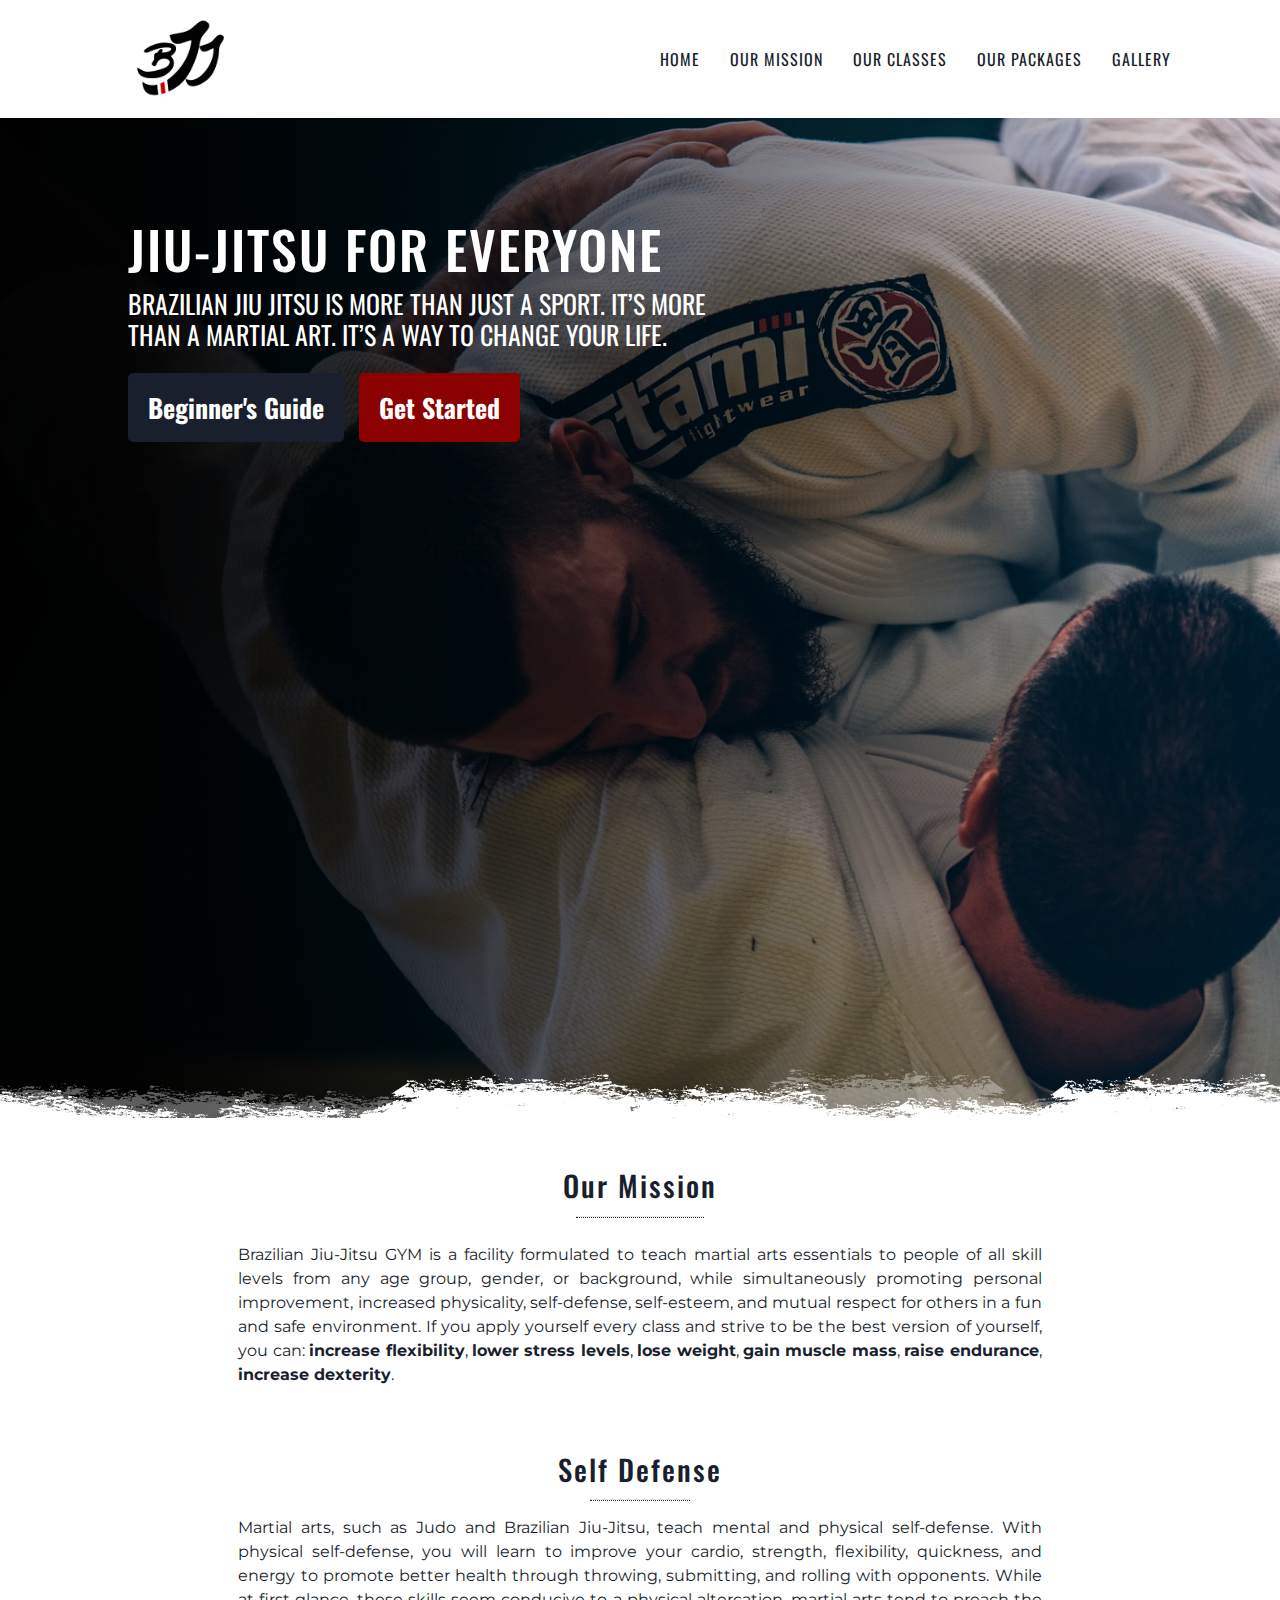
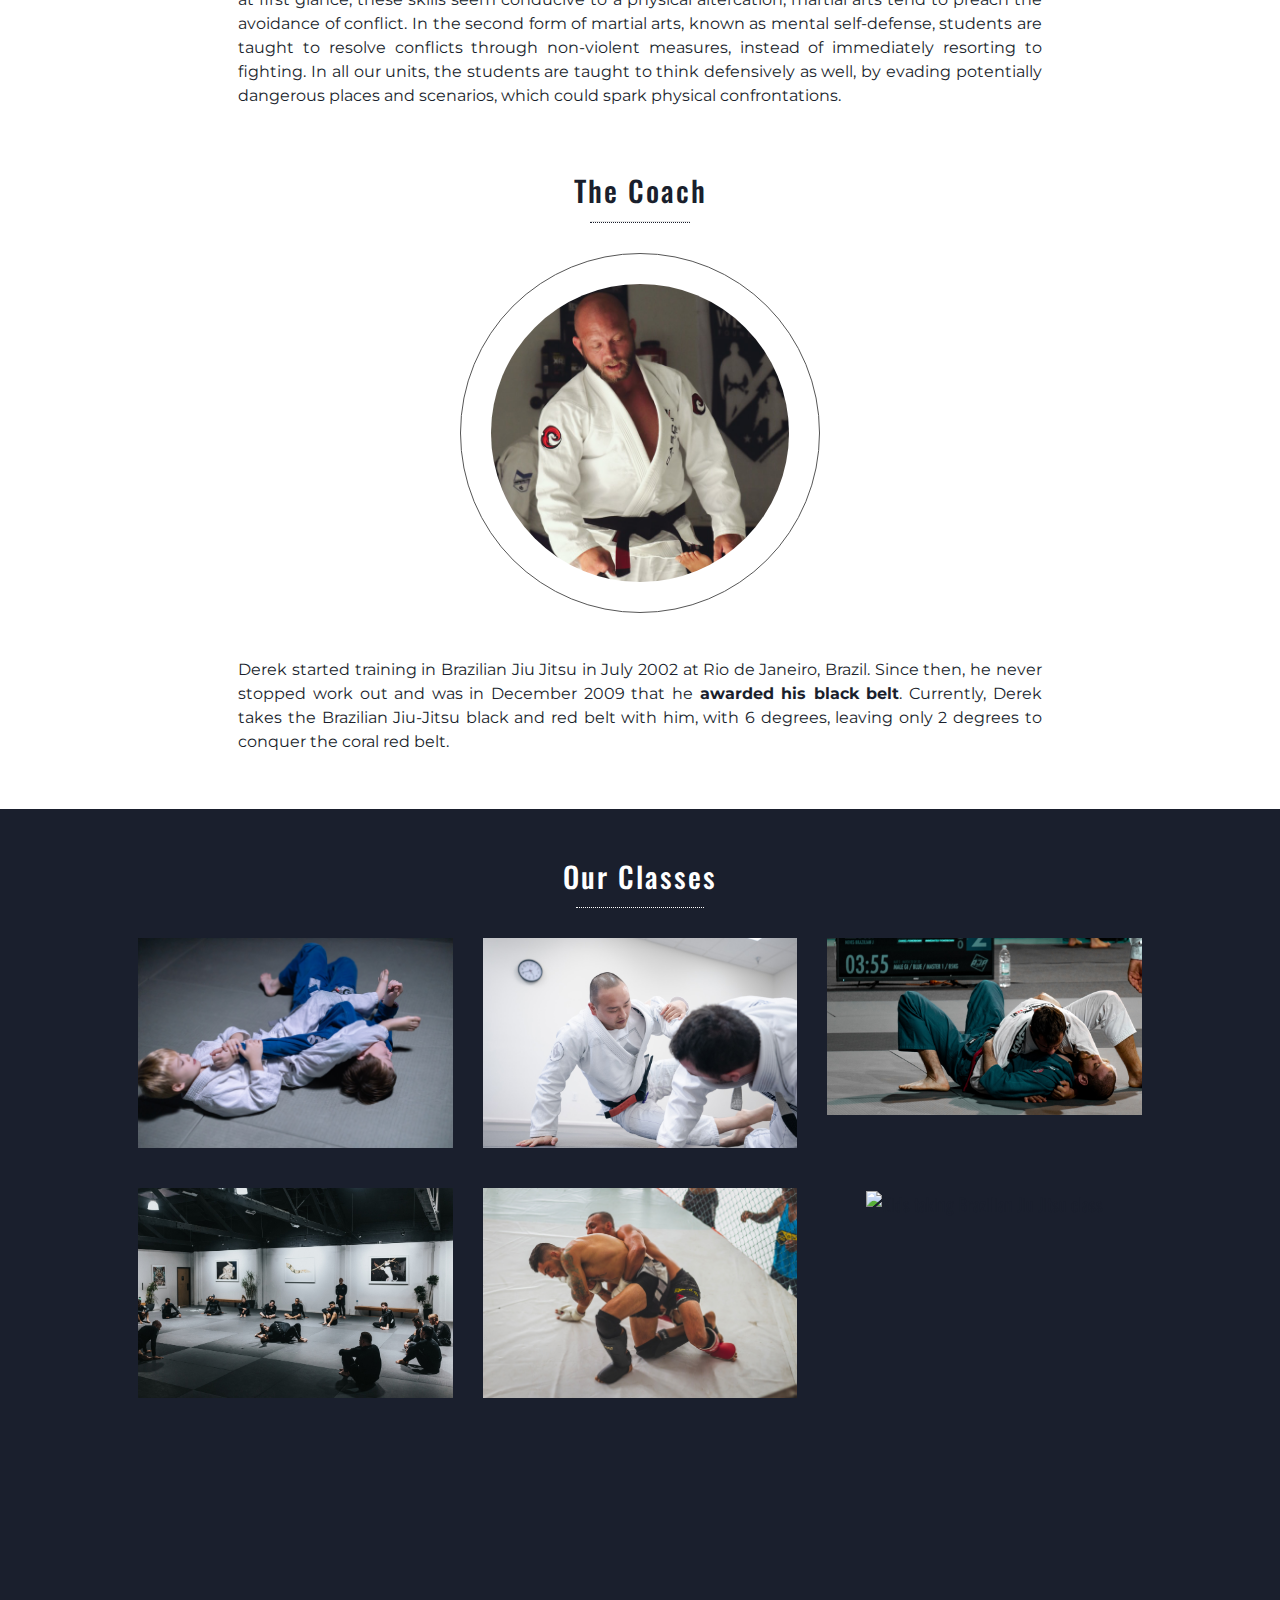
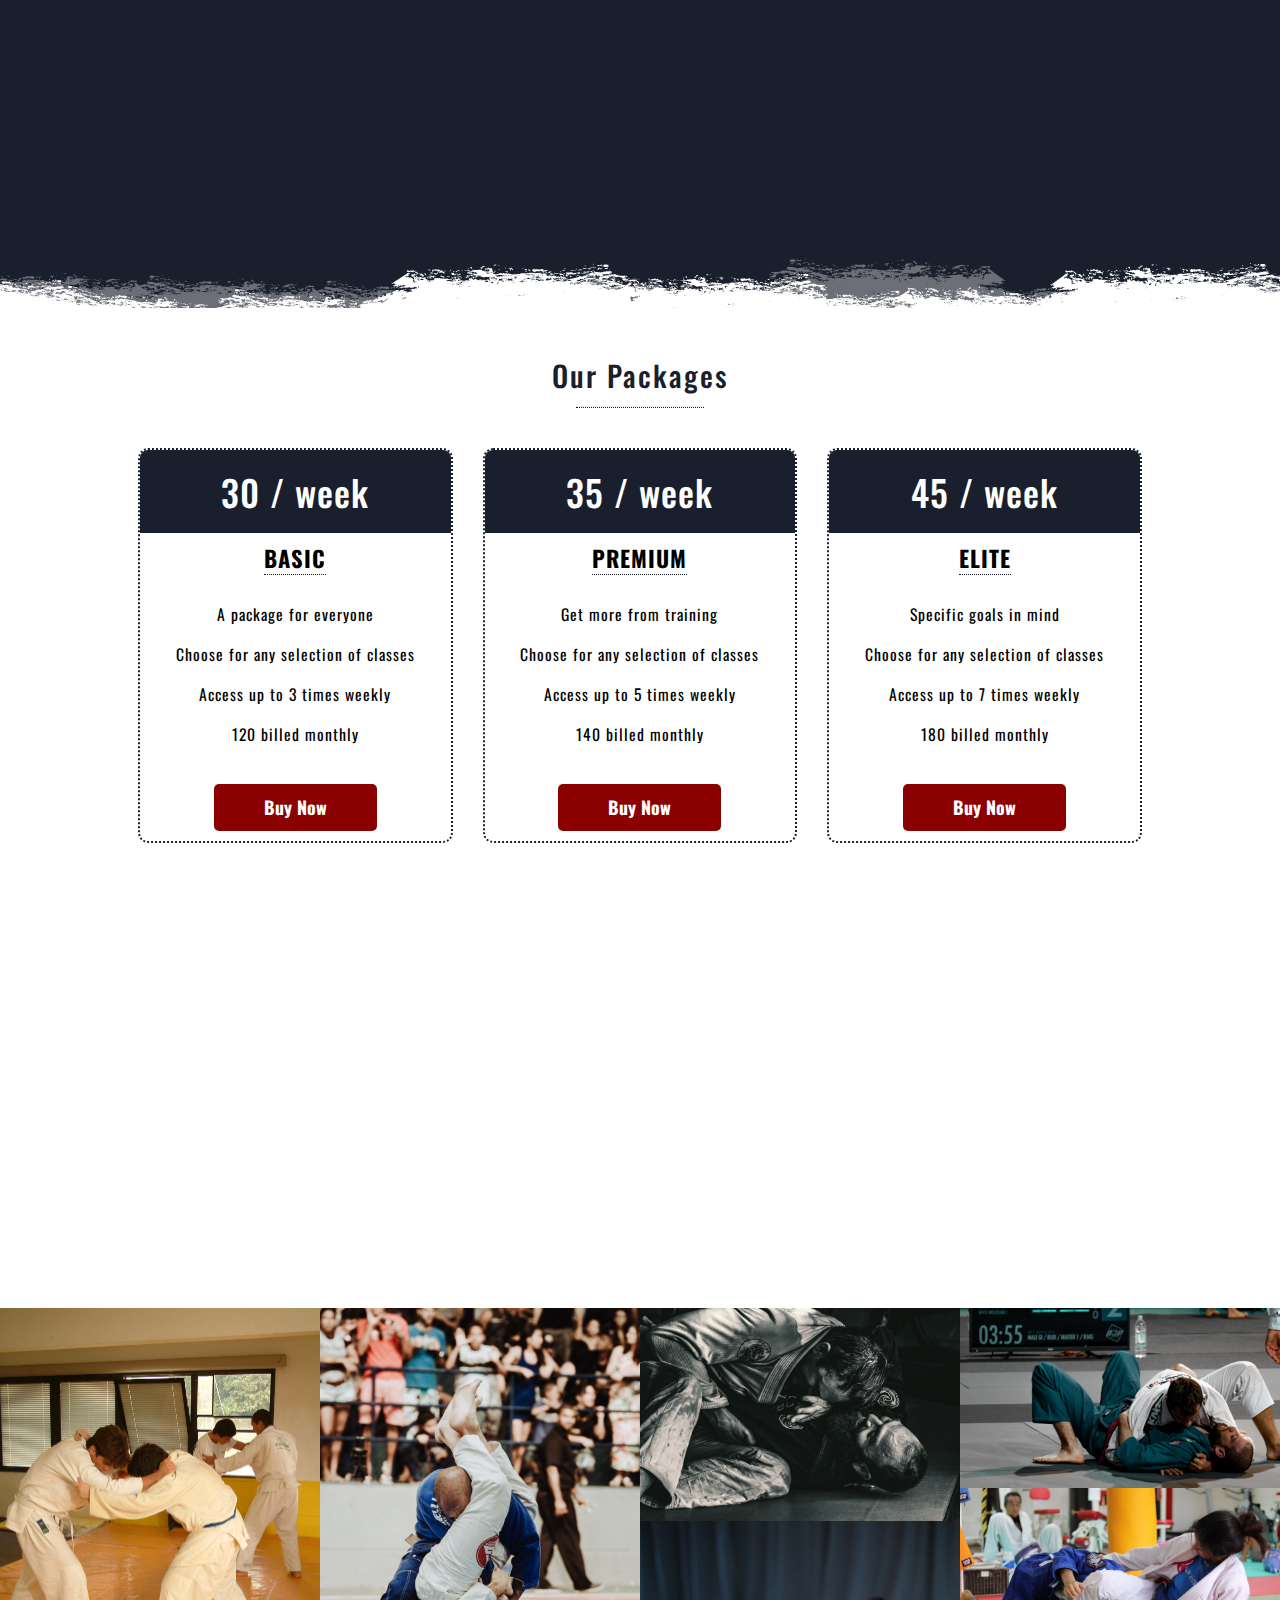
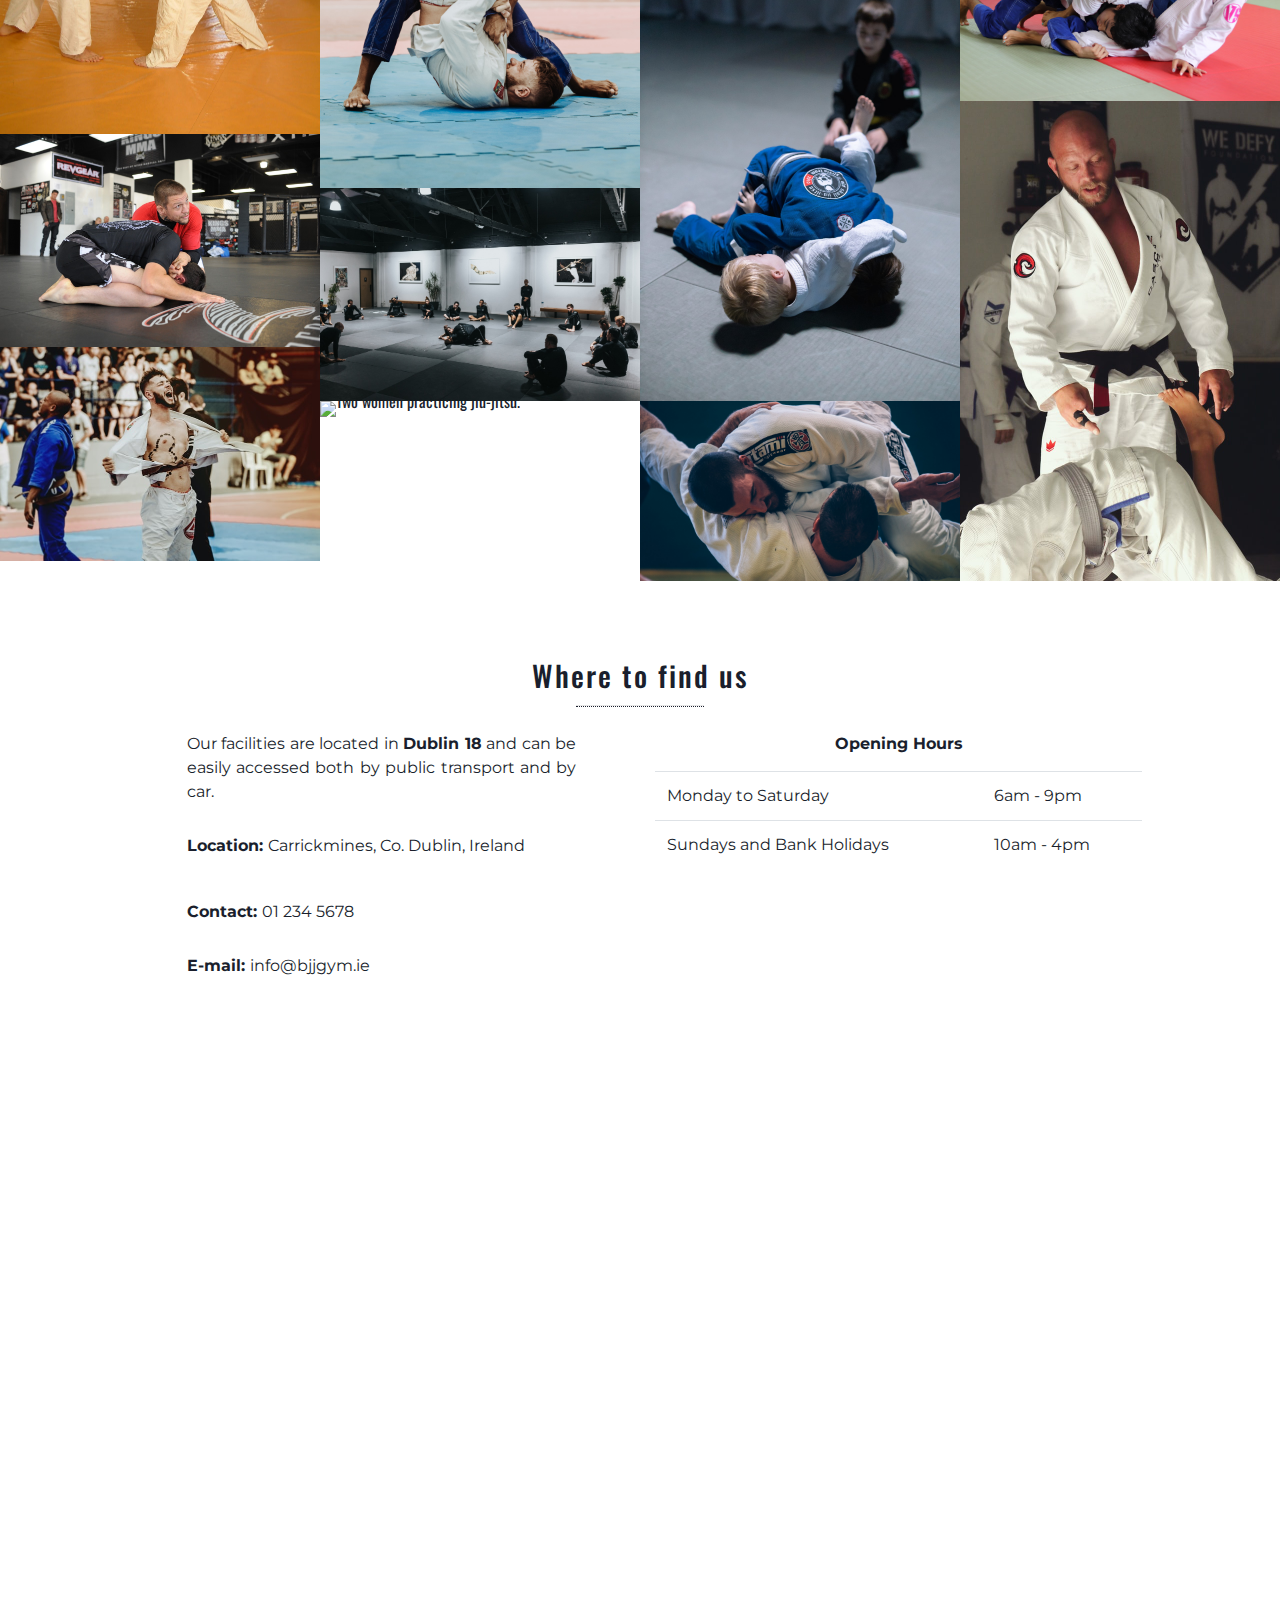
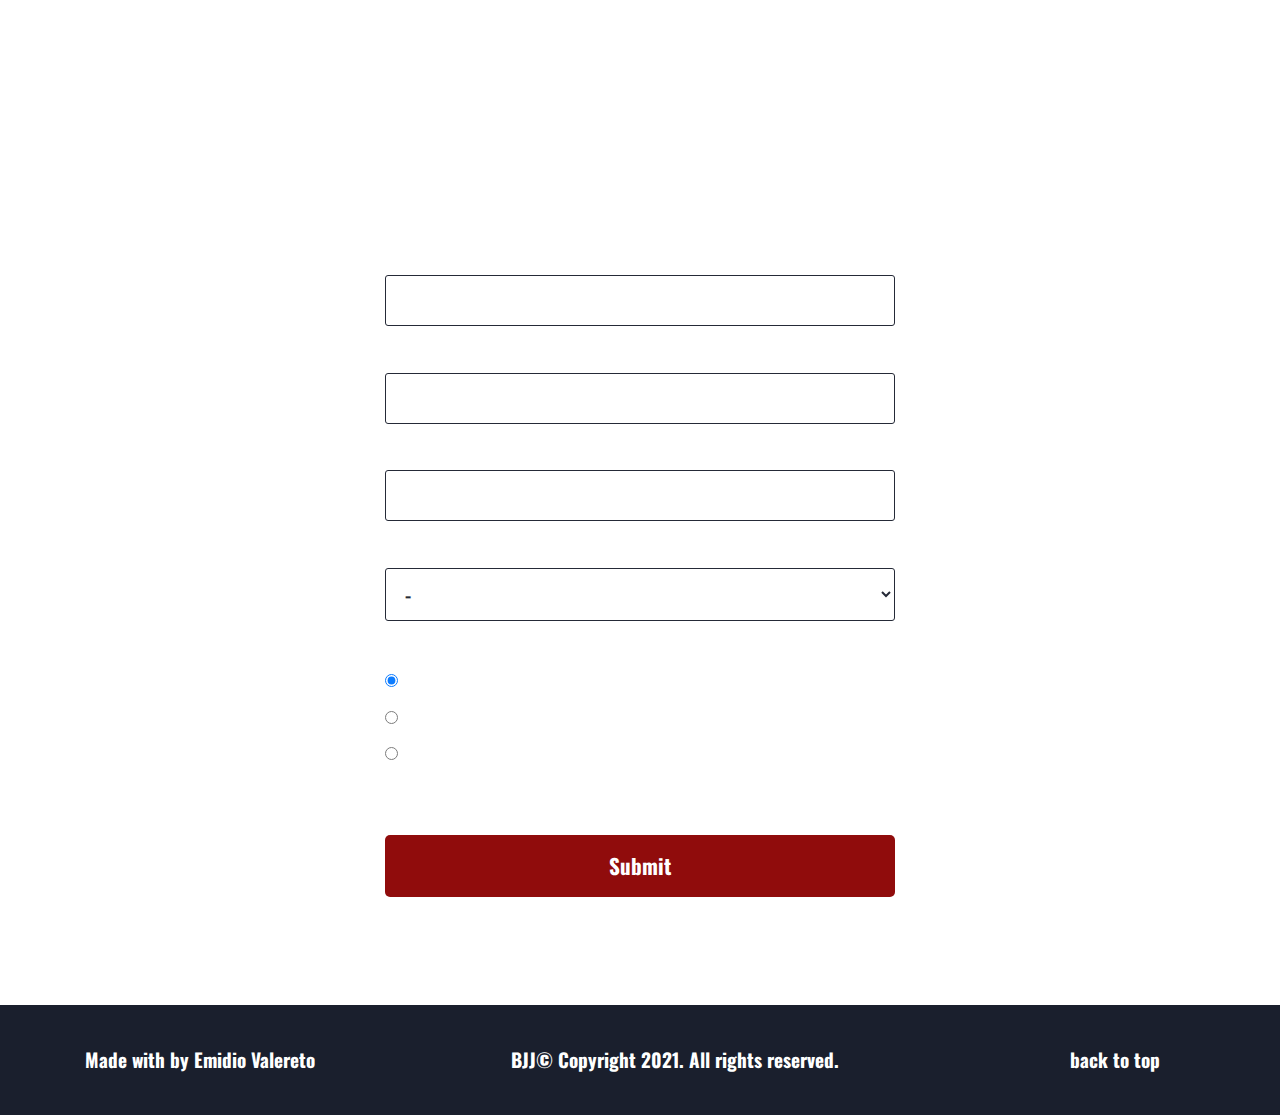
==== commit 9c75ae27: "Add a white-divisor-background to some sections." ====
--- a/index.html
+++ b/index.html
@@ -53,14 +53,15 @@
                     <div class="button">
                         <div class="button-1">
                             <a href="beginners-guide.html"
-                                aria-label="Wacth the beginners guide video (opens in a new tab)."
-                                target="_blank" rel="noopener">Beginner's Guide</a>
+                                aria-label="Wacth the beginners guide video (opens in a new tab)." target="_blank"
+                                rel="noopener">Beginner's Guide</a>
                         </div>
                         <div class="button-2">
                             <a href="#get-started">Get Started</a>
                         </div>
                     </div>
                 </div>
+                <div class="white-divisor-background"></div>
             </div>
 
             <section id="our-mission" class="white-section">
@@ -214,12 +215,13 @@
                         </div>
                     </div>
                 </div>
-
-            </section>
-
-            <section id="packages" class="darkgray-section">
-
-                <h2 class="title white-text">Our Packages</h2>
+                <div class="white-divisor-background"></div>
+
+            </section>
+
+            <section id="packages" class="white-section">
+
+                <h2 class="title darkbue-text">Our Packages</h2>
                 <hr>
 
                 <div class="grid">
@@ -298,7 +300,7 @@
                 </div>
 
                 <div class="gallery-image">
-                    <img src="./assets/img/women-bjj.png" alt="Two women practicing jiu-jitsu.">
+                    <img src="./assets/img/women2-bjj.png" alt="Two women practicing jiu-jitsu.">
                 </div>
 
                 <div class="gallery-image">
@@ -374,7 +376,8 @@
                         <div class="col-lg-12">
                             <iframe
                                 src="https://www.google.com/maps/embed?pb=!1m14!1m8!1m3!1d9549.557522744404!2d-6.1861089!3d53.2467214!3m2!1i1024!2i768!4f13.1!3m3!1m2!1s0x48670830b5c1179f%3A0x6d22daee81ad006f!2sDublin%2018!5e0!3m2!1sen!2sie!4v1630253490877!5m2!1sen!2sie"
-                                allowfullscreen="" loading="lazy" title="Google Maps showing the exact location of our premises"></iframe>
+                                allowfullscreen="" loading="lazy"
+                                title="Google Maps showing the exact location of our premises"></iframe>
                         </div>
                     </div>
                 </div>
@@ -448,7 +451,8 @@
                 <div class="row justify-content-between">
                     <div class="col-md-auto">
                         <span>Made with <i class="fas fa-heart"></i> by <a href="https://github.com/emidiovaleretto"
-                                aria-label="Visit my portfolio on GitHub (opens in a new tab)" target="_blank" rel="noopener">Emidio
+                                aria-label="Visit my portfolio on GitHub (opens in a new tab)" target="_blank"
+                                rel="noopener">Emidio
                                 Valereto</a> <i class="far fa-hand-spock"></i></span>
                     </div>
                     <div class="col-md-auto">
--- a/assets/css/style.css
+++ b/assets/css/style.css
@@ -1,10 +1,3 @@
-/*
-* Prefixed by https://autoprefixer.github.io
-* PostCSS: v8.3.6,
-* Autoprefixer: v10.3.1
-* Browsers: last 4 version
-*/
-
 @import url('https://fonts.googleapis.com/css2?family=Montserrat&family=Oswald&display=swap');
 :root {
     --black: #000;
@@ -28,6 +21,7 @@
     font-weight: 400;
     background-color: rgba(0, 0, 0, 0.75);
     color: var(--darkblue);
+    overflow-x: hidden;
 }
 
 h2 {
@@ -35,7 +29,7 @@
     letter-spacing: 2px;
 }
 
-p {
+p, table {
     font-family: 'Montserrat', sans-serif;
     font-weight: 400;
 }
@@ -67,10 +61,14 @@
 #logo img {
     width: 100%;
     height: 110px;
+    -webkit-transition: all 0.5s;
+    -o-transition: all 0.5s;
     transition: all 0.5s;
 }
 
 #logo img:hover {
+    -webkit-transform: scale(1.1);
+    -ms-transform: scale(1.1);
     transform: scale(1.1);
 }
 
@@ -131,20 +129,8 @@
     text-decoration: none;
 }
 
-#responsive-menu-btn {
-    background-color: transparent;
-    border: none;
-    color: var(--darkblue);
-    font-size: 36px;
-    position: absolute;
-    right: 15px;
-    top: 40px;
+.responsive-menu-btn {
     display: none;
-}
-
-#responsive-menu-btn:focus~ul {
-    height: 220px;
-    background-color: rgba(255, 255, 255, 0.4)
 }
 
 .dotted-line {
@@ -154,13 +140,23 @@
 }
 
 #main-image {
+    background: -o-linear-gradient(left, rgba(0, 0, 0, 0.98) 10%, rgba(0, 0, 0, 0)), url('../img/brazilian-jiu-jitsu.jpg');
     background: -webkit-gradient(linear, left top, right top, color-stop(10%, rgba(0, 0, 0, 0.98)), to(rgba(0, 0, 0, 0))), url('../img/brazilian-jiu-jitsu.jpg');
-    background: -o-linear-gradient(left, rgba(0, 0, 0, 0.98) 10%, rgba(0, 0, 0, 0)), url('../img/brazilian-jiu-jitsu.jpg');
     background: linear-gradient(to right, rgba(0, 0, 0, 0.98) 10%, rgba(0, 0, 0, 0)), url('../img/brazilian-jiu-jitsu.jpg');
     background-size: cover;
     width: 100%;
     height: auto;
     min-height: 100vh;
+}
+
+.white-divisor-background {
+    background: url('../img/white-background-2880w.png') no-repeat;
+    position: relative;
+    top: 30px;
+    width: 100%;
+    height: auto;
+    min-height: 100px;
+    
 }
 
 #main-title {
@@ -260,7 +256,7 @@
     margin-bottom: 30px;
 }
 
-.center-container {
+.circle-container {
     width: 360px;
     height: 360px;
     border-radius: 50%;
@@ -295,7 +291,7 @@
 
 .card-classes img {
     width: 100%;
-    height: 200px;
+    height: 100%;
 }
 
 .caption {
@@ -324,13 +320,6 @@
     background: rgba(0, 0, 0, .8);
 }
 
-.caption__media {
-    display: block;
-    min-width: 100%;
-    max-width: 100%;
-    height: auto;
-}
-
 .caption__overlay {
     position: absolute;
     top: 30%;
@@ -367,7 +356,7 @@
     background: var(--white);
     height: auto;
     max-height: 100%;
-    border: none;
+    border: 2px dotted var(--darkblue);
     border-radius: 10px;
     margin-top: 30px;
     -webkit-transform: scale(1);
@@ -468,9 +457,16 @@
     transform: scale(1.1);
 }
 
+iframe {
+    display: block;
+    width: 100%;
+    height: 360px;
+    border: none;
+}
+
 #background-form {
+    background: -o-linear-gradient(rgba(0, 0, 0, 0.8), rgba(0, 0, 0, 0.6)), url('../img/cover.jpg');
     background: -webkit-gradient(linear, left top, left bottom, from(rgba(0, 0, 0, 0.8)), to(rgba(0, 0, 0, 0.6))), url('../img/cover.jpg');
-    background: -o-linear-gradient(rgba(0, 0, 0, 0.8), rgba(0, 0, 0, 0.6)), url('../img/cover.jpg');
     background: linear-gradient(rgba(0, 0, 0, 0.8), rgba(0, 0, 0, 0.6)), url('../img/cover.jpg');
     background-attachment: fixed;
     background-size: cover;
@@ -546,6 +542,8 @@
     text-align: center;
     color: var(--white);
     font-weight: 700;
+    font-size: 1.2rem;
+    line-height: 70px;
     padding: 20px;
     background-color: var(--darkblue);
 }
@@ -575,10 +573,41 @@
     align-items: center;
     width: 60%;
     height: 400px;
-    margin: 10px auto;
-}
-
-@media screen and (max-width: 768px) {
+    margin: 0 auto;
+    margin-top: 50px;
+    border: none;
+}
+
+.success-icon {
+    font-size: 12em;
+    color: #00ff00;
+    margin: 0 auto;
+    text-align: center;
+}
+
+.row~h2.thank-you {
+    font-size: 3em;
+}
+
+.row p.thank-you {
+    text-align: center;
+    font-weight: 600;
+}
+
+.row:last-child p.thank-you {
+    text-align: center;
+    font-weight: 200;
+}
+
+.fas~span {
+    letter-spacing: 1px;
+}
+
+@media (max-width: 768px) {
+    .grid {
+        width: 90%;
+        margin: 0 auto;
+    }
     #nav, #menu {
         -webkit-box-orient: vertical;
         -webkit-box-direction: normal;
@@ -599,10 +628,28 @@
     #logo {
         margin: 0 0 0 20px;
     }
-    #responsive-menu-btn {
-        display: -webkit-box;
-        display: -ms-flexbox;
-        display: flex;
+    .responsive-menu-label::after {
+        content: '☰';
+        z-index: 2;
+        top: 2rem;
+        right: 2rem;
+        position: absolute;
+        font-size: 3rem;
+        line-height: 3rem;
+        width: 3rem;
+        height: 3rem;
+        text-align: center;
+        padding: 0.5rem;
+        cursor: pointer;
+    }
+    .responsive-menu-btn:checked~#menu {
+        height: 220px;
+        display: block;
+        margin-bottom: 1rem;
+    }
+    .responsive-menu-btn:checked~.responsive-menu-label::after {
+        content: '×';
+        font-size: 5rem;
     }
     #menu, li {
         width: 100%;
@@ -623,7 +670,7 @@
     }
 }
 
-@media screen and (max-width: 425px) {
+@media (max-width: 425px) {
     #gallery {
         -webkit-column-count: 1;
         -moz-column-count: 1;
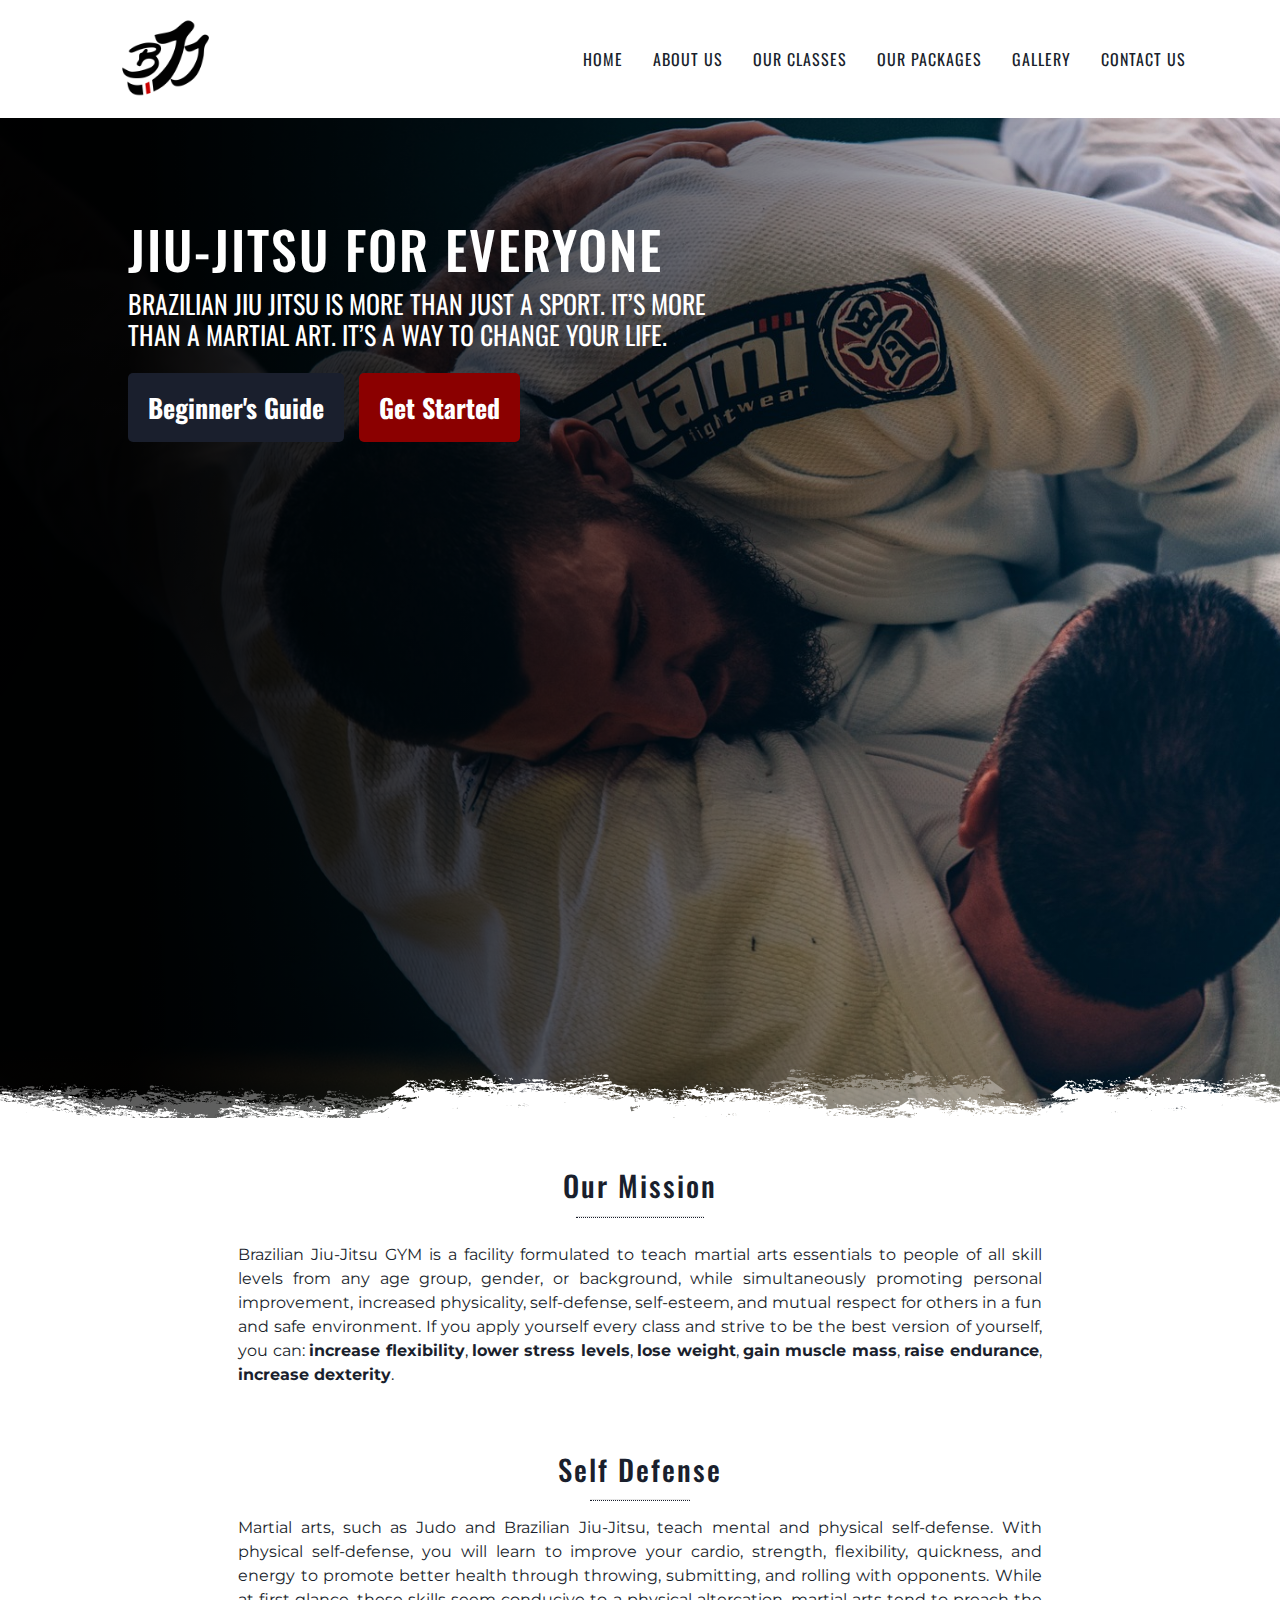
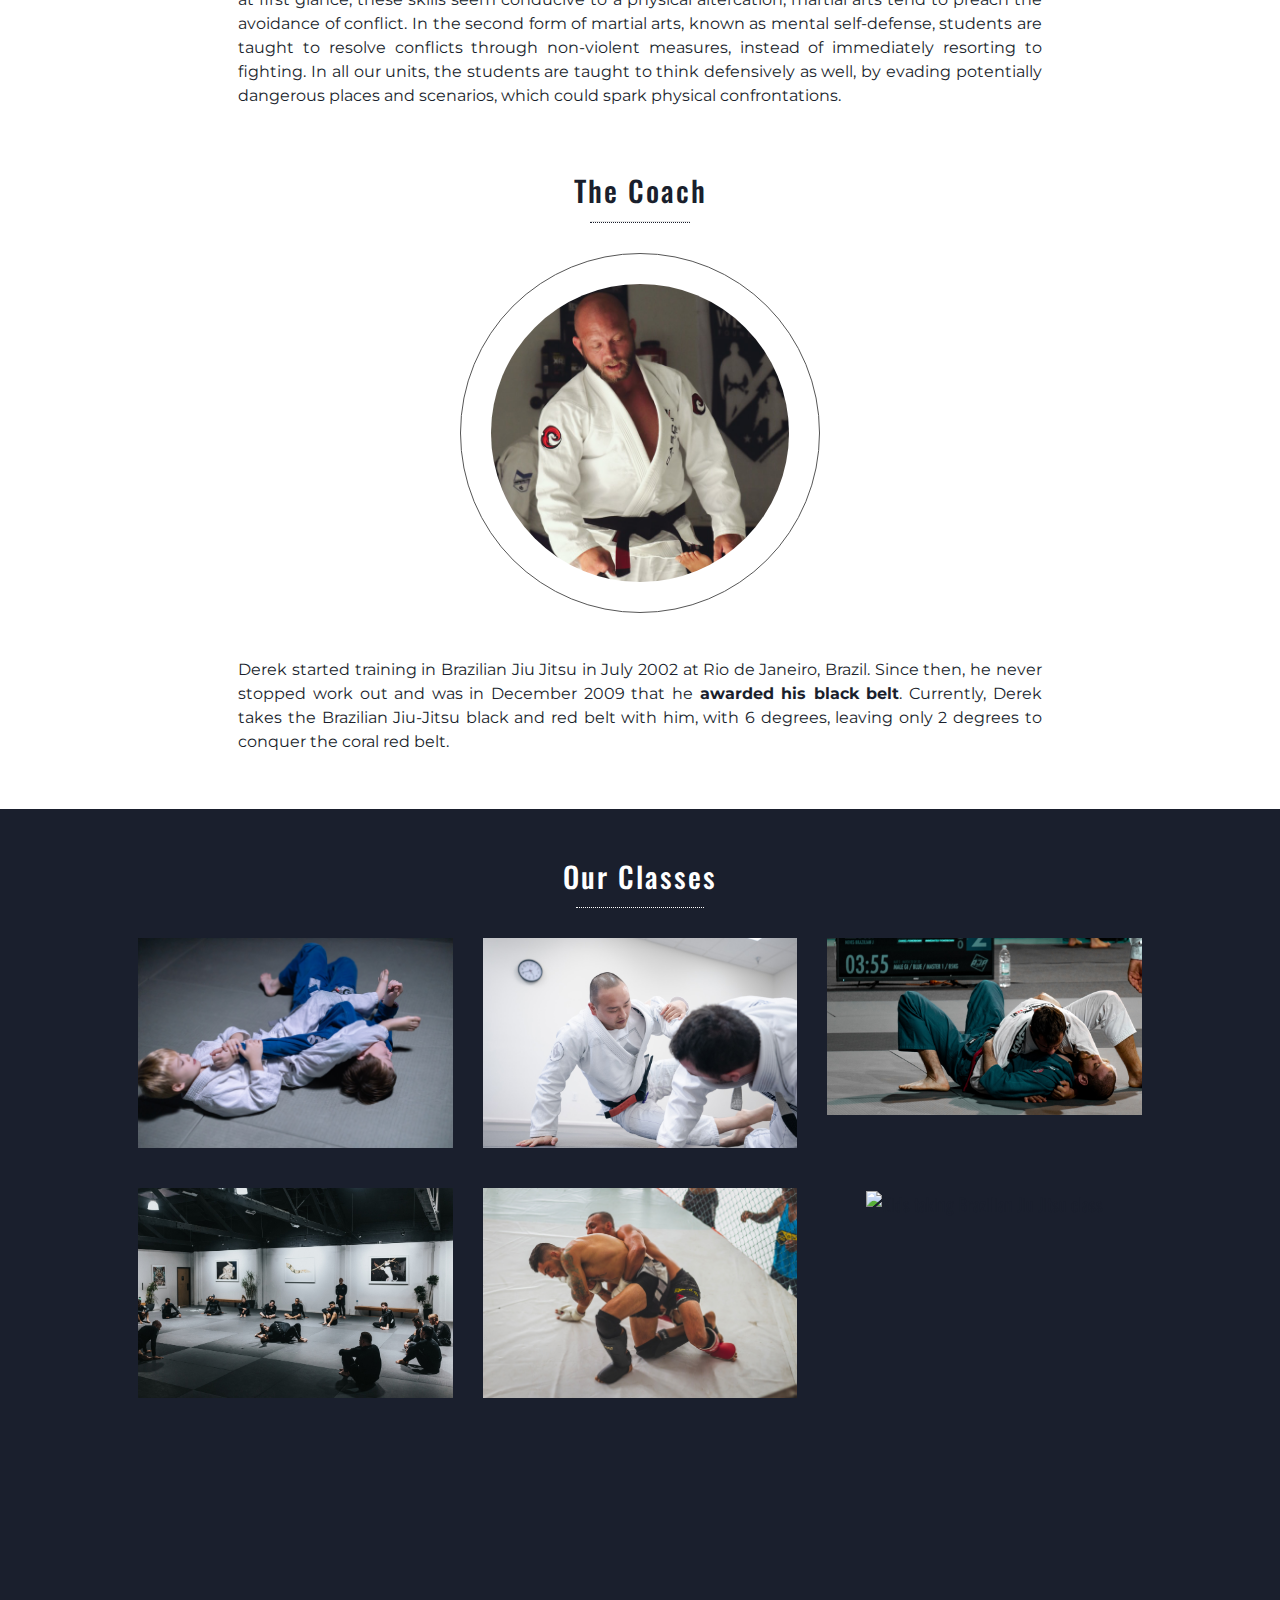
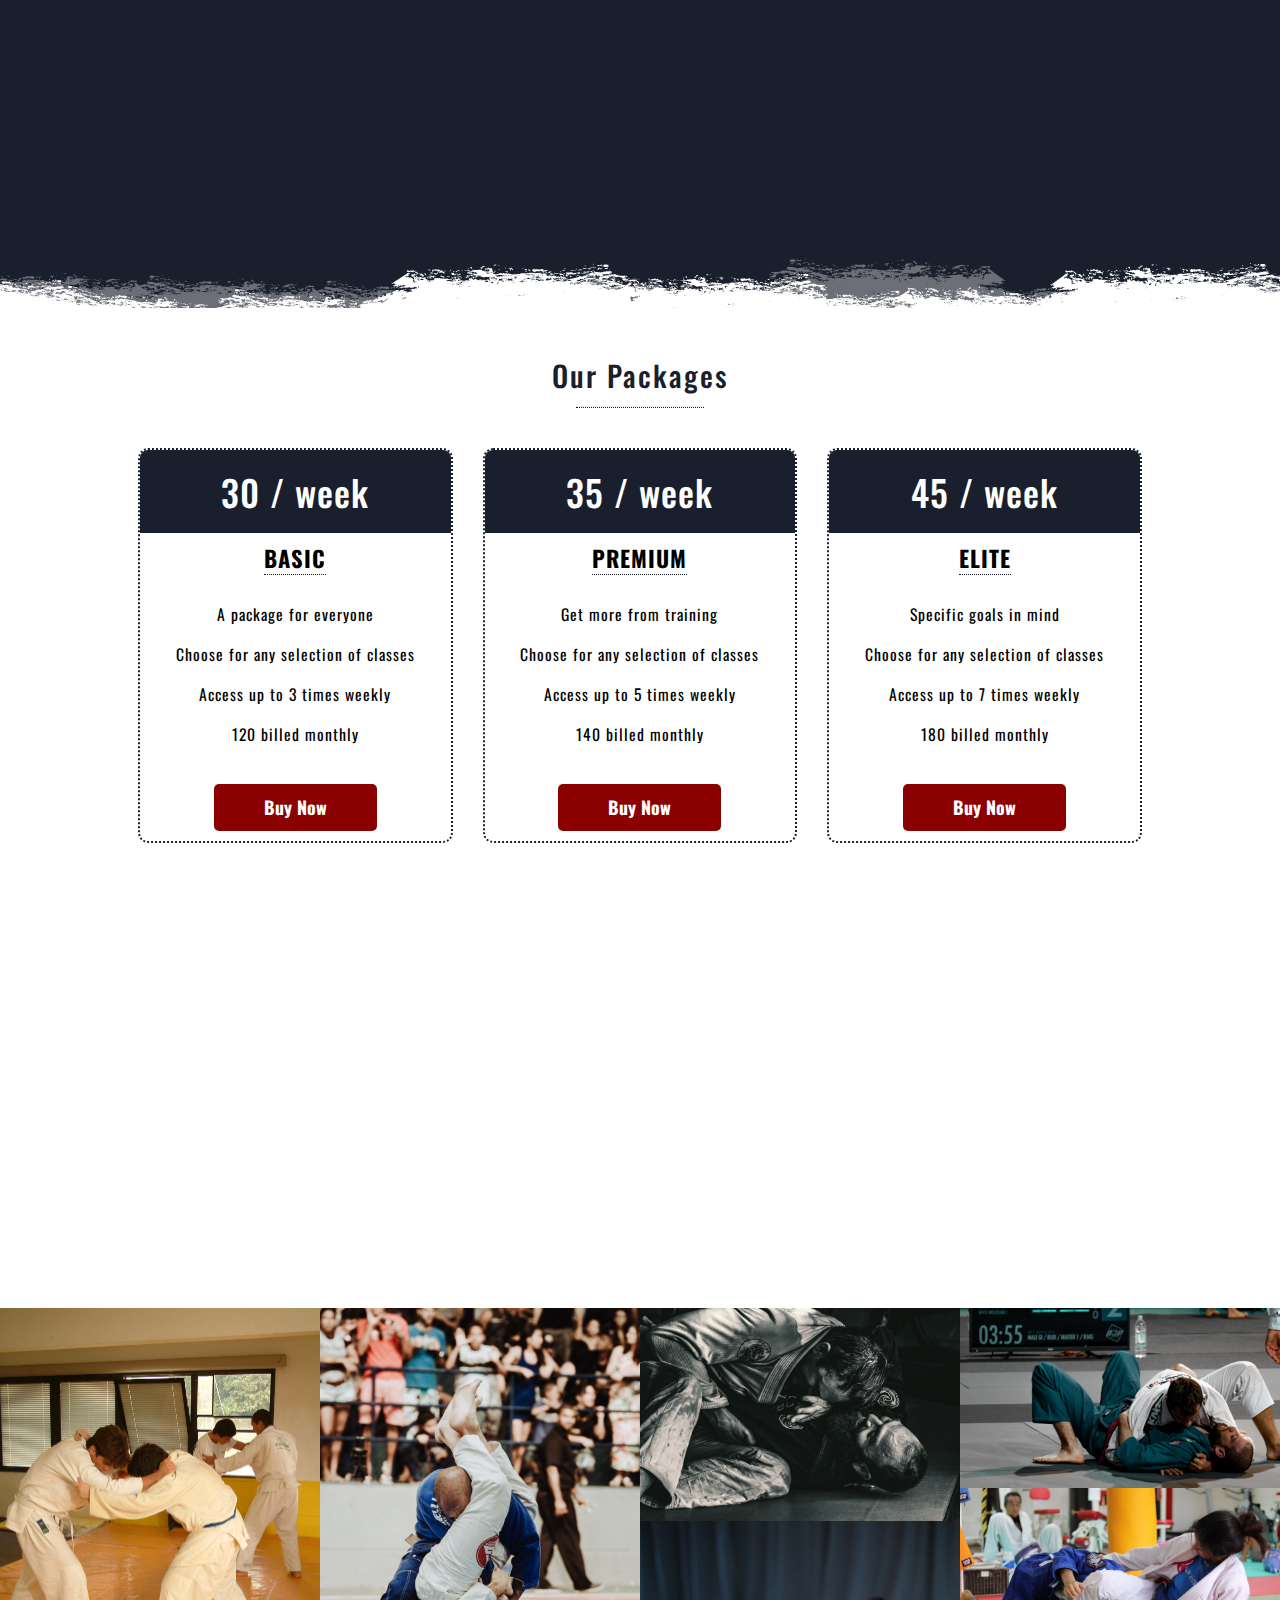
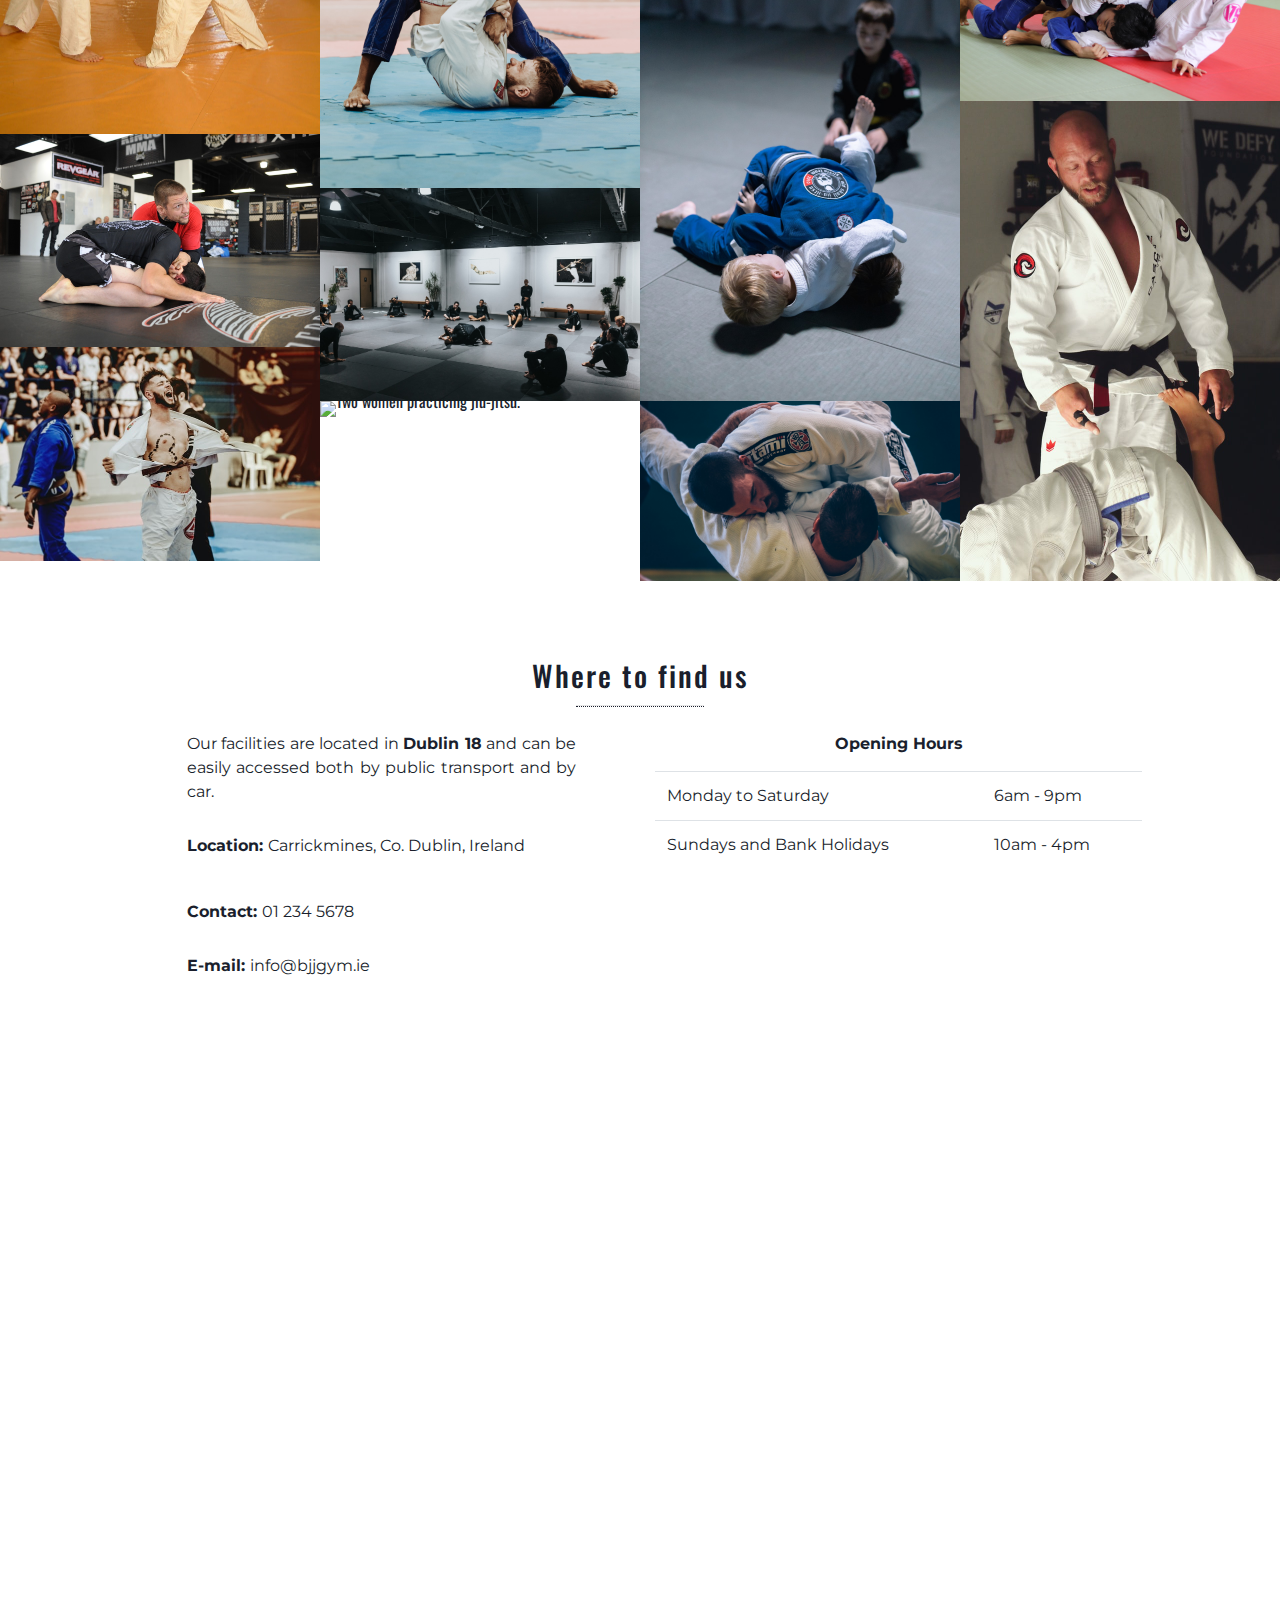
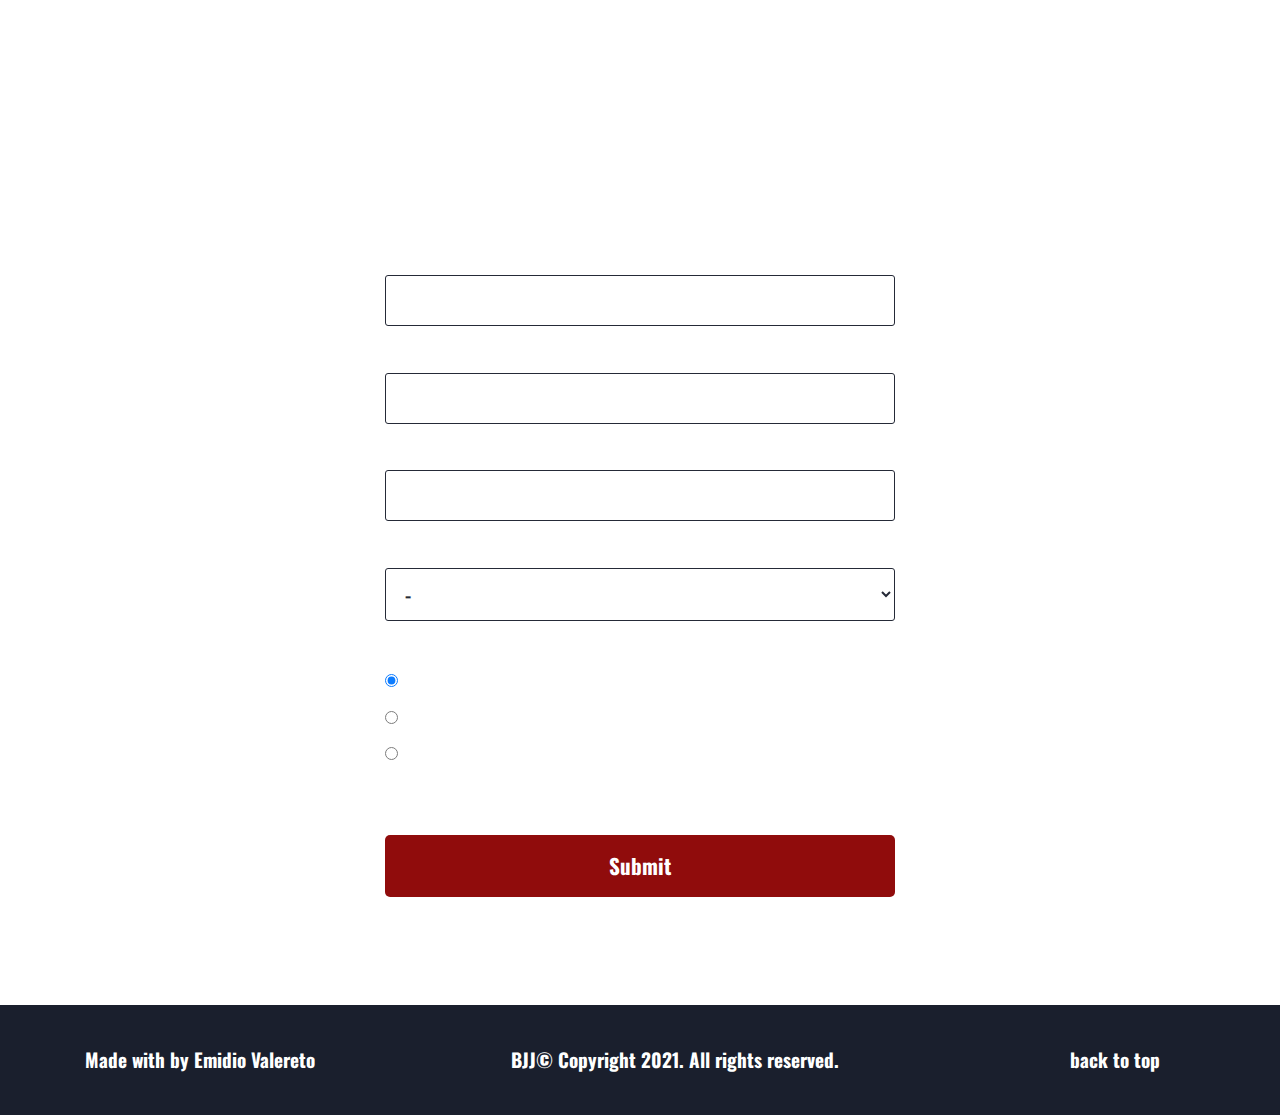
==== commit 321444ef: "Alter 'Our Mission' to 'About Us' in navigation bar and add a new button 'Contact Us' and link to 'W" ====
--- a/index.html
+++ b/index.html
@@ -30,10 +30,11 @@
 
             <ul id="menu">
                 <li><a href="index.html">Home</a></li>
-                <li><a href="#our-mission">Our mission</a></li>
+                <li><a href="#about-us">About us</a></li>
                 <li><a href="#our-classes">Our classes</a></li>
                 <li><a href="#packages">Our Packages</a></li>
                 <li><a href="#gallery">Gallery</a></li>
+                <li><a href="#contact">Contact Us</a></li>
             </ul>
 
         </nav>
@@ -64,7 +65,7 @@
                 <div class="white-divisor-background"></div>
             </div>
 
-            <section id="our-mission" class="white-section">
+            <section id="about-us" class="white-section">
 
                 <h2 class="title darkblue-text">Our Mission</h2>
                 <hr>
@@ -331,7 +332,7 @@
                 </div>
             </section>
 
-            <section class="white-section">
+            <section id="contact" class="white-section">
 
                 <h2 class="title darkblue-text">Where to find us</h2>
                 <hr>
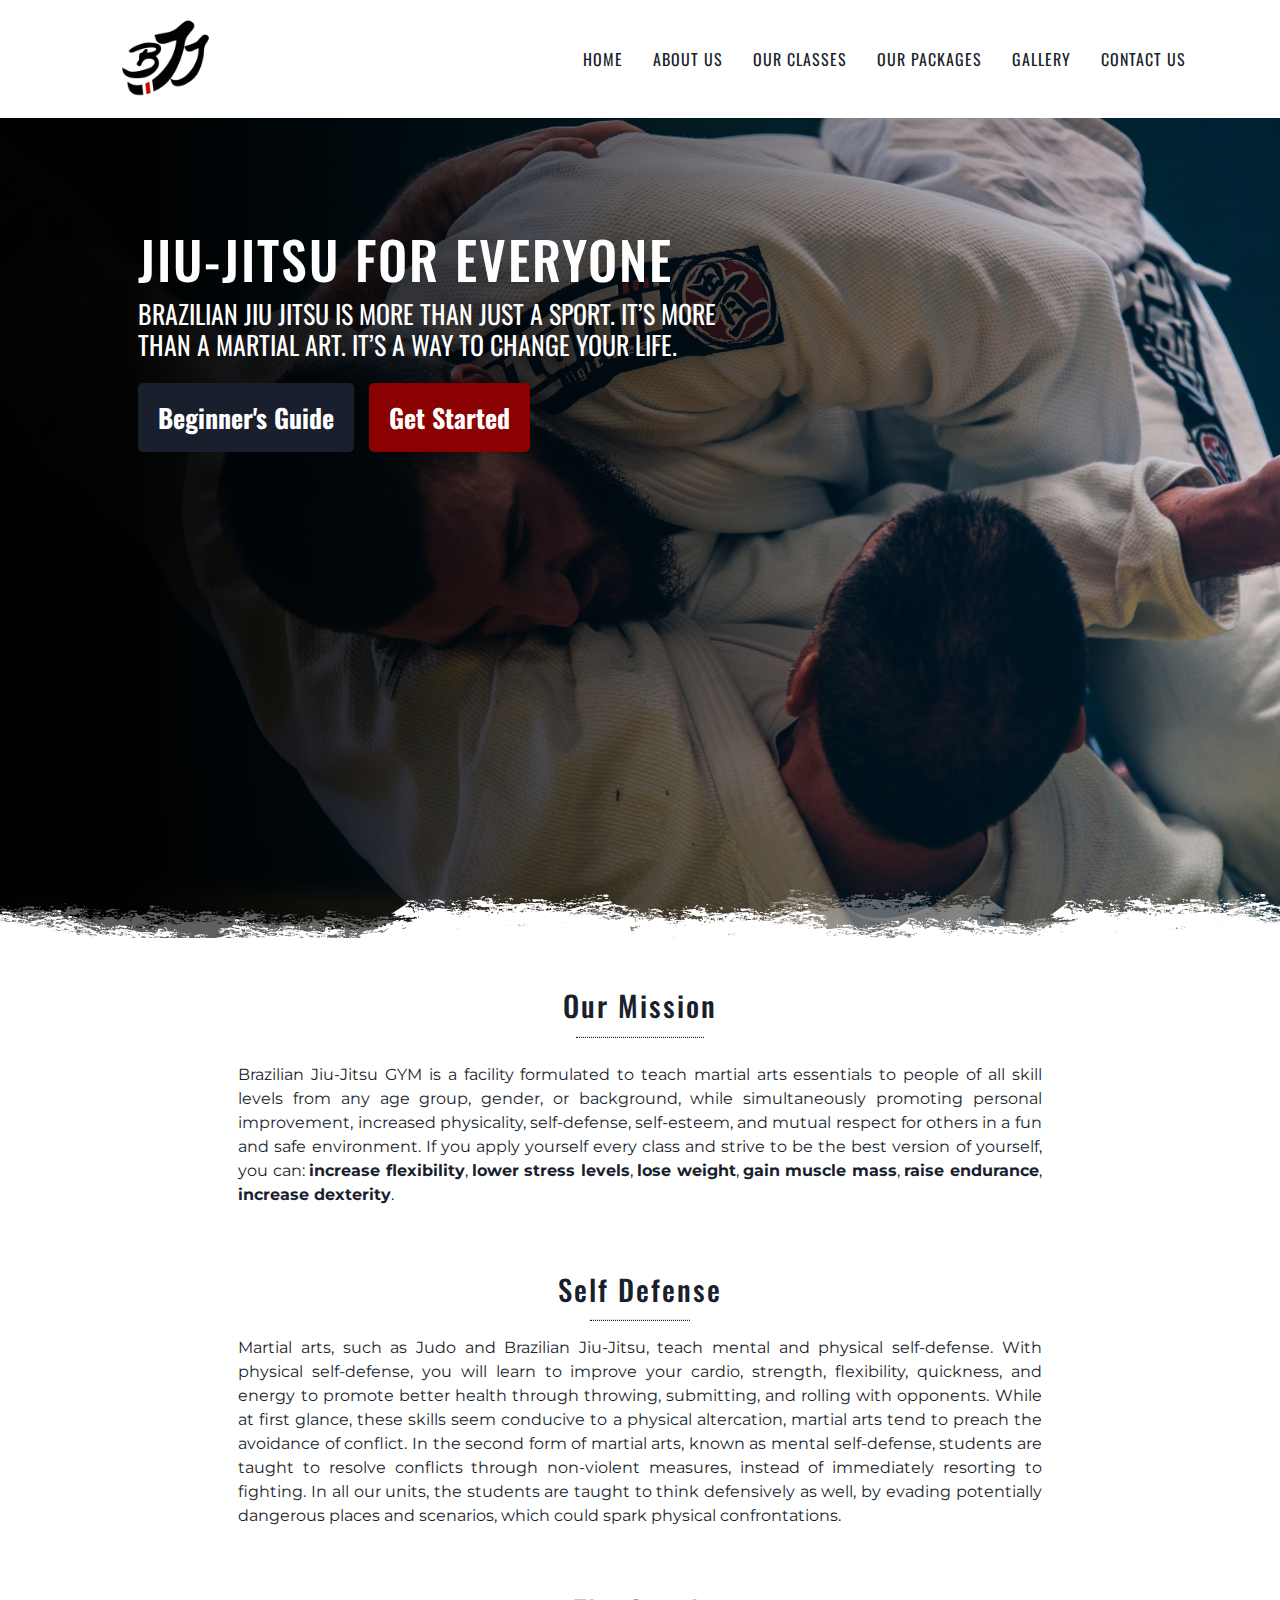
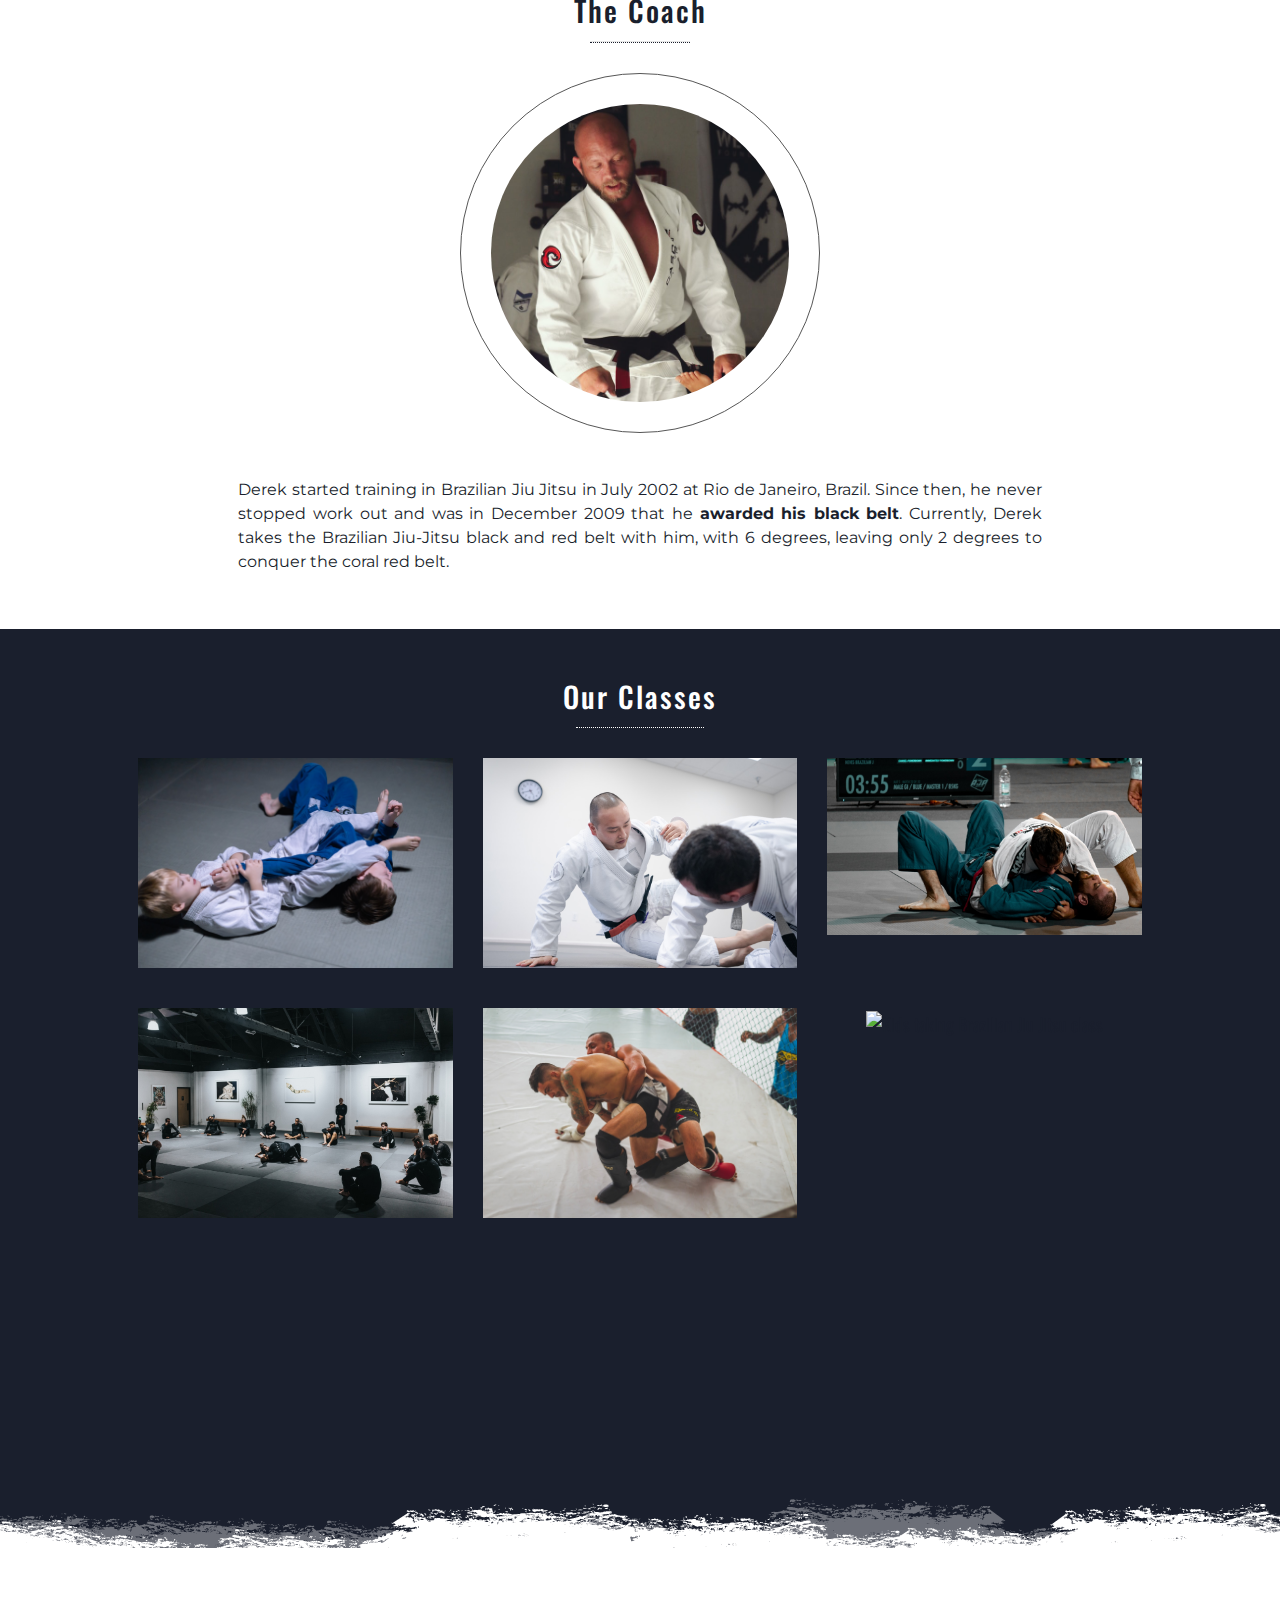
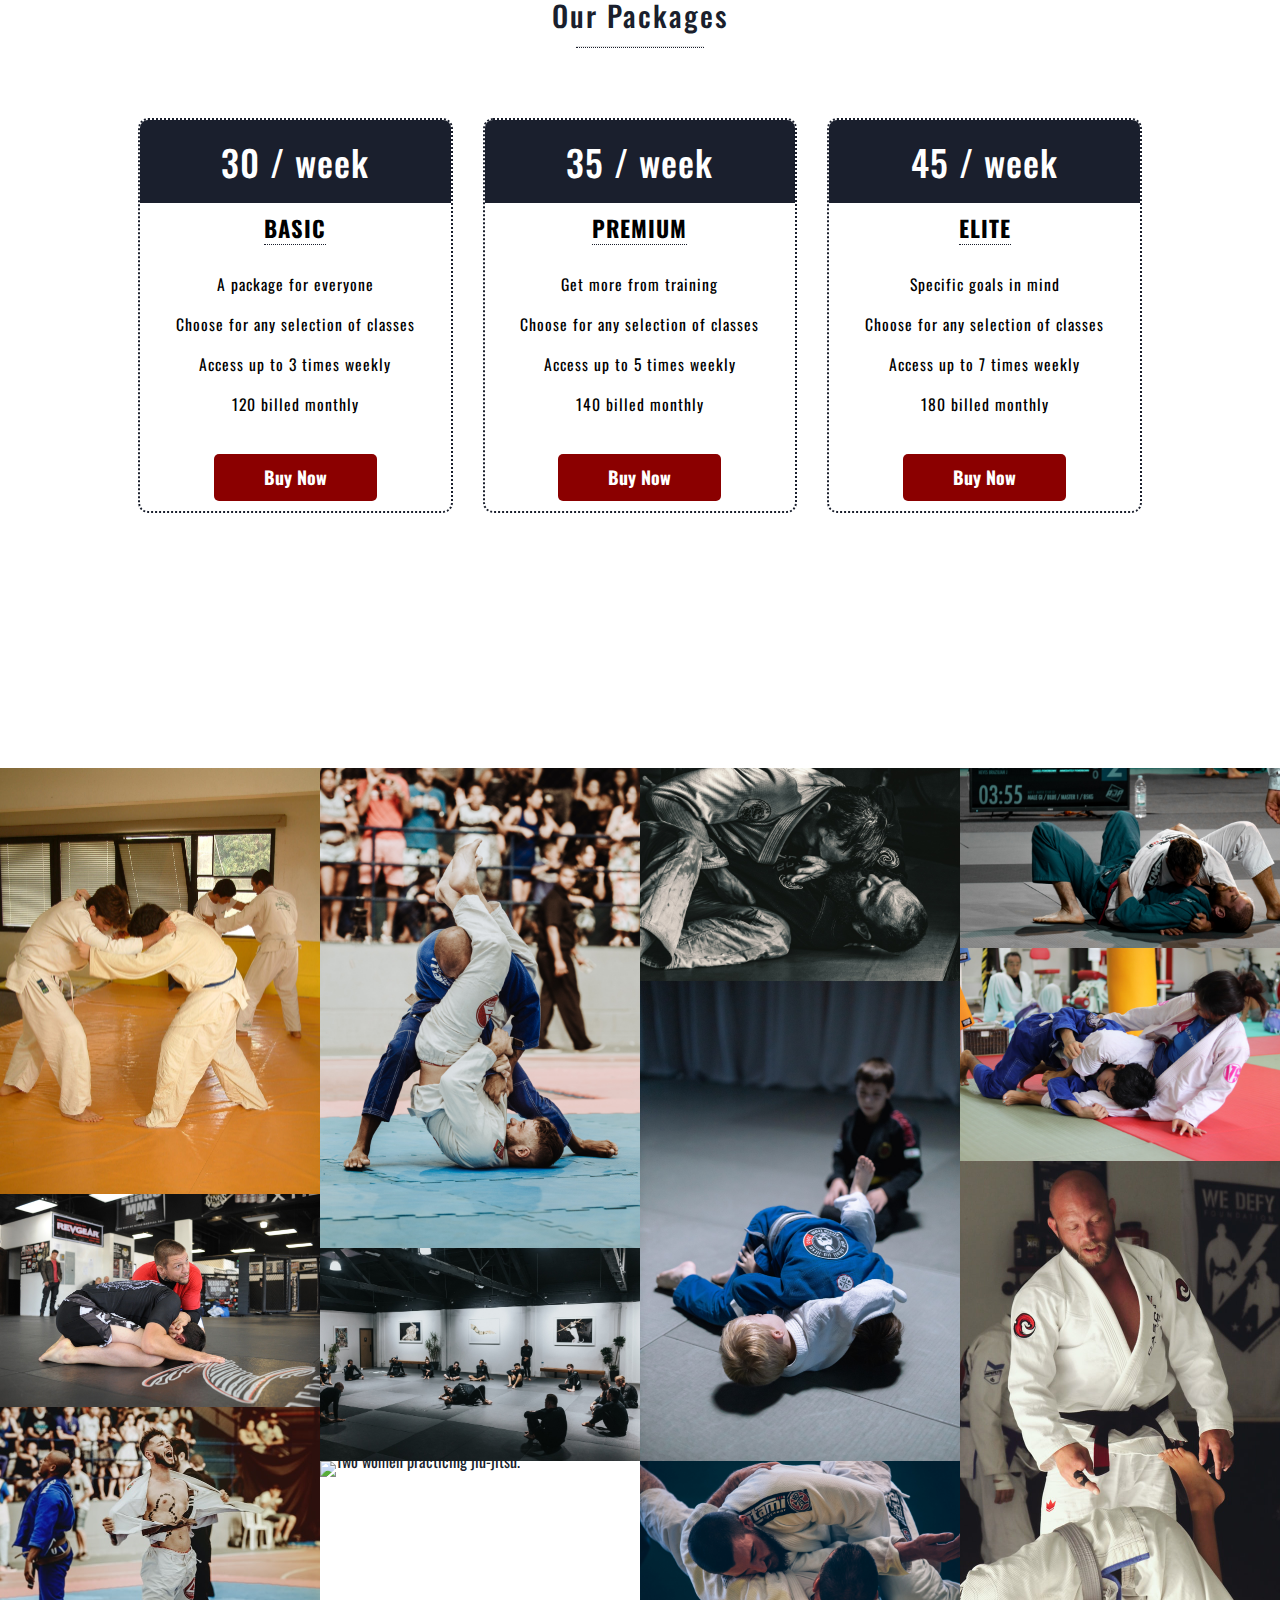
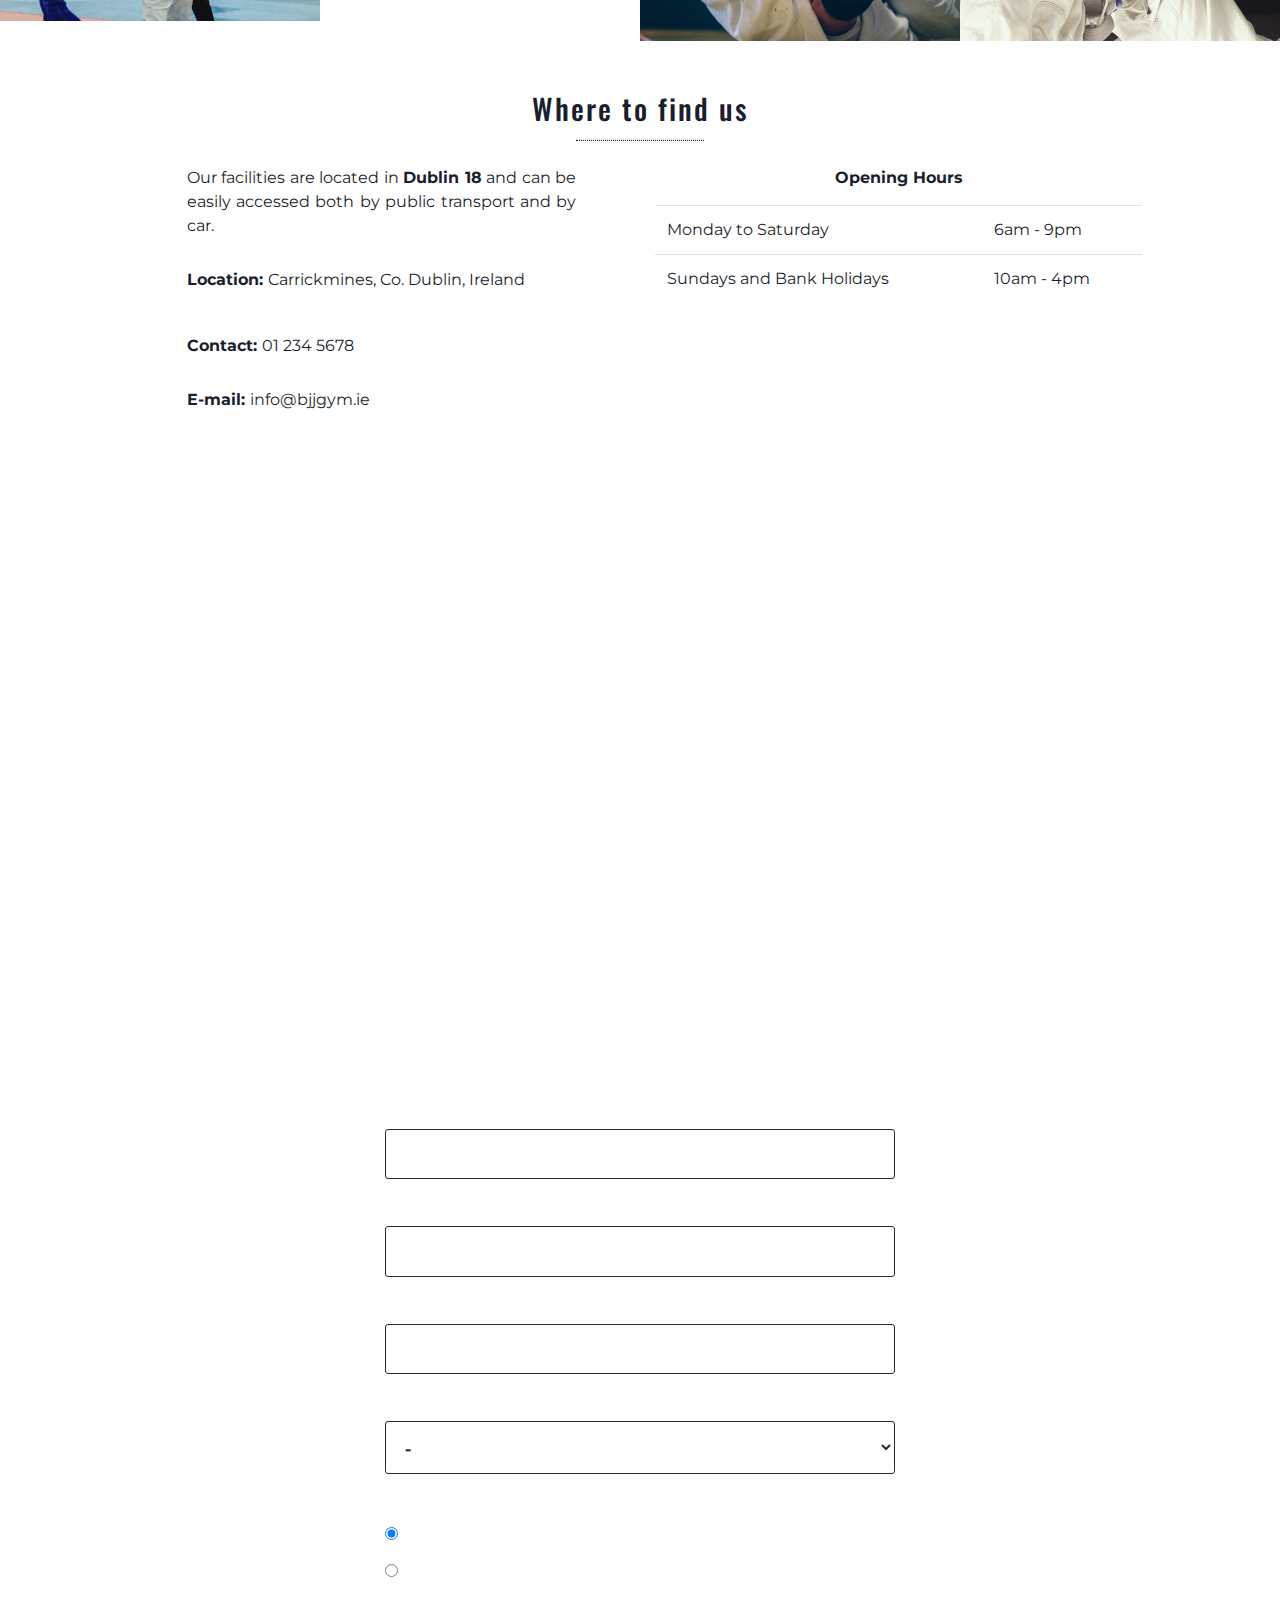
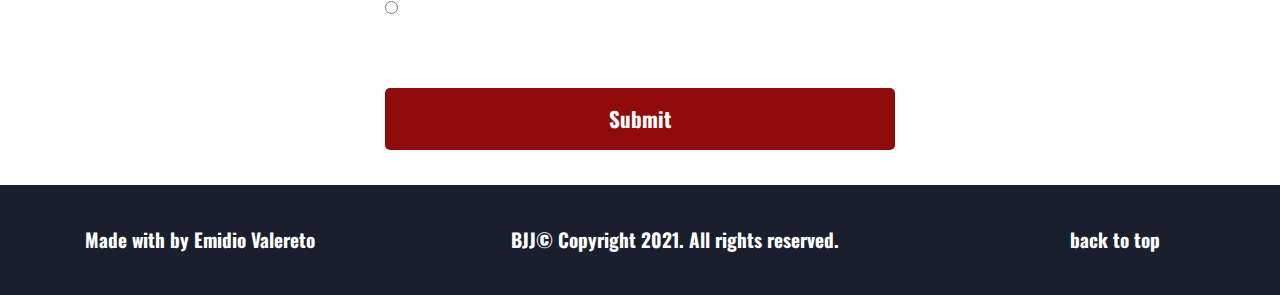
==== commit 0fb9a064: "Add meta class for 'author' and 'keywords'." ====
--- a/index.html
+++ b/index.html
@@ -5,11 +5,17 @@
     <meta charset="UTF-8">
     <meta http-equiv="X-UA-Compatible" content="IE=edge">
     <meta name="viewport" content="width=device-width, initial-scale=1.0">
+    <meta name="Description"
+        content="A website made for those people who are looking to deepen their knowledge of the Brazilian Jiu-Jitsu modality.">
+
+    <meta name="author" content="Emidio Valereto">
+    <meta name="keywords" content="Brazilian Jiu Jitsu, BJJ, Martial Art, Gentle Art, MMA">
 
     <link rel="stylesheet" href="https://maxcdn.bootstrapcdn.com/bootstrap/4.0.0/css/bootstrap.min.css"
         integrity="sha384-Gn5384xqQ1aoWXA+058RXPxPg6fy4IWvTNh0E263XmFcJlSAwiGgFAW/dAiS6JXm" crossorigin="anonymous">
 
     <link rel="stylesheet" type="text/css" href="./assets/css/style.css">
+    <link rel="shortcut icon" href="favicon.ico" type="image/x-icon">
 
     <title>BJJ | Brazilian Jiu-Jitsu in Dublin</title>
 </head>
--- a/assets/css/style.css
+++ b/assets/css/style.css
@@ -53,7 +53,7 @@
 
 .grid {
     width: 80%;
-    min-height: 100vh;
+    min-height: 80vh;
     margin: 0 auto;
     padding: 10px;
 }
@@ -133,12 +133,6 @@
     display: none;
 }
 
-.dotted-line {
-    border-bottom: 1px dotted var(--white);
-    width: 80%;
-    margin: 0 auto;
-}
-
 #main-image {
     background: -o-linear-gradient(left, rgba(0, 0, 0, 0.98) 10%, rgba(0, 0, 0, 0)), url('../img/brazilian-jiu-jitsu.jpg');
     background: -webkit-gradient(linear, left top, right top, color-stop(10%, rgba(0, 0, 0, 0.98)), to(rgba(0, 0, 0, 0))), url('../img/brazilian-jiu-jitsu.jpg');
@@ -146,7 +140,7 @@
     background-size: cover;
     width: 100%;
     height: auto;
-    min-height: 100vh;
+    min-height: 80vh;
 }
 
 .white-divisor-background {
@@ -156,14 +150,14 @@
     width: 100%;
     height: auto;
     min-height: 100px;
-    
 }
 
 #main-title {
     font-size: 180%;
     color: var(--white);
     text-transform: uppercase;
-    padding: 100px 0;
+    position: relative;
+    top: 100px;
 }
 
 #main-title h3 {
@@ -219,25 +213,18 @@
     background-color: var(--hover-red);
 }
 
-.darkgray-section {
-    background-color: var(--darkgray);
-    width: 100%;
-    height: auto;
-    min-height: 100vh;
-}
-
 .white-section {
     background-color: var(--white);
     width: 100%;
     height: auto;
-    min-height: 100vh;
+    min-height: 80vh;
 }
 
 .darkblue-section {
     background-color: var(--darkblue);
     width: 100%;
     height: auto;
-    min-height: 100vh;
+    min-height: 80vh;
 }
 
 .title {
@@ -277,10 +264,6 @@
 }
 
 .darkblue-section hr {
-    border-bottom: 1px dotted var(--white);
-}
-
-.darkgray-section hr {
     border-bottom: 1px dotted var(--white);
 }
 
@@ -354,11 +337,13 @@
     text-align: center;
     font-size: 140%;
     background: var(--white);
+    width: 100%;
     height: auto;
     max-height: 100%;
     border: 2px dotted var(--darkblue);
     border-radius: 10px;
-    margin-top: 30px;
+    position: relative;
+    top: 60px;
     -webkit-transform: scale(1);
     -ms-transform: scale(1);
     transform: scale(1);
@@ -558,6 +543,10 @@
 
 .back-to-top:hover {
     text-decoration: underline;
+}
+
+#beginners-guide {
+    min-height: 100vh;
 }
 
 #video {
@@ -574,7 +563,7 @@
     width: 60%;
     height: 400px;
     margin: 0 auto;
-    margin-top: 50px;
+    margin-top: 20px;
     border: none;
 }
 
@@ -603,11 +592,34 @@
     letter-spacing: 1px;
 }
 
-@media (max-width: 768px) {
+@media (min-width: 1907px) {
+    .white-divisor-background {
+        background-repeat: repeat;
+    }
+    #main-title {
+        font-size: 220%;
+    }
+}
+
+@media (max-width: 1024px) {
     .grid {
         width: 90%;
         margin: 0 auto;
-    }
+        min-height: 60vh;
+    }
+    #main-image {
+        width: 100%;
+        min-height: 60vh;
+    }
+    .darkblue-section {
+        min-height: 60vh;
+    }
+    .pricing {
+        top: 0;
+    }
+}
+
+@media (max-width: 992px) {
     #nav, #menu {
         -webkit-box-orient: vertical;
         -webkit-box-direction: normal;
@@ -637,13 +649,13 @@
         font-size: 3rem;
         line-height: 3rem;
         width: 3rem;
-        height: 3rem;
+        height: 3.5rem;
         text-align: center;
         padding: 0.5rem;
         cursor: pointer;
     }
     .responsive-menu-btn:checked~#menu {
-        height: 220px;
+        height: 100vh;
         display: block;
         margin-bottom: 1rem;
     }
@@ -655,7 +667,32 @@
         width: 100%;
     }
     #menu>li {
+        font-size: 2rem;
         padding: 10px;
+    }
+    #menu li:first-child {
+        margin-top: 15%;
+    }
+    #gallery {
+        -webkit-column-count: 3;
+        -moz-column-count: 3;
+        column-count: 3;
+    }
+}
+
+@media (max-width: 832px) {
+    #gallery {
+        -webkit-column-count: 2;
+        -moz-column-count: 2;
+        column-count: 2;
+    }
+}
+
+@media (max-width: 554px) {
+    #main-image {
+        background: linear-gradient(to right, rgba(0, 0, 0, 0.98) 10%, rgba(0, 0, 0, 0)), url('../img/bjj-5.jpg');
+        background-size: cover;
+        background-position: center;
     }
     .button {
         -webkit-box-orient: vertical;
@@ -663,14 +700,13 @@
         -ms-flex-direction: column;
         flex-direction: column;
     }
-    #gallery {
-        -webkit-column-count: 2;
-        -moz-column-count: 2;
-        column-count: 2;
-    }
 }
 
 @media (max-width: 425px) {
+    .circle-container {
+        width: 260px;
+        height: 260px;
+    }
     #gallery {
         -webkit-column-count: 1;
         -moz-column-count: 1;
